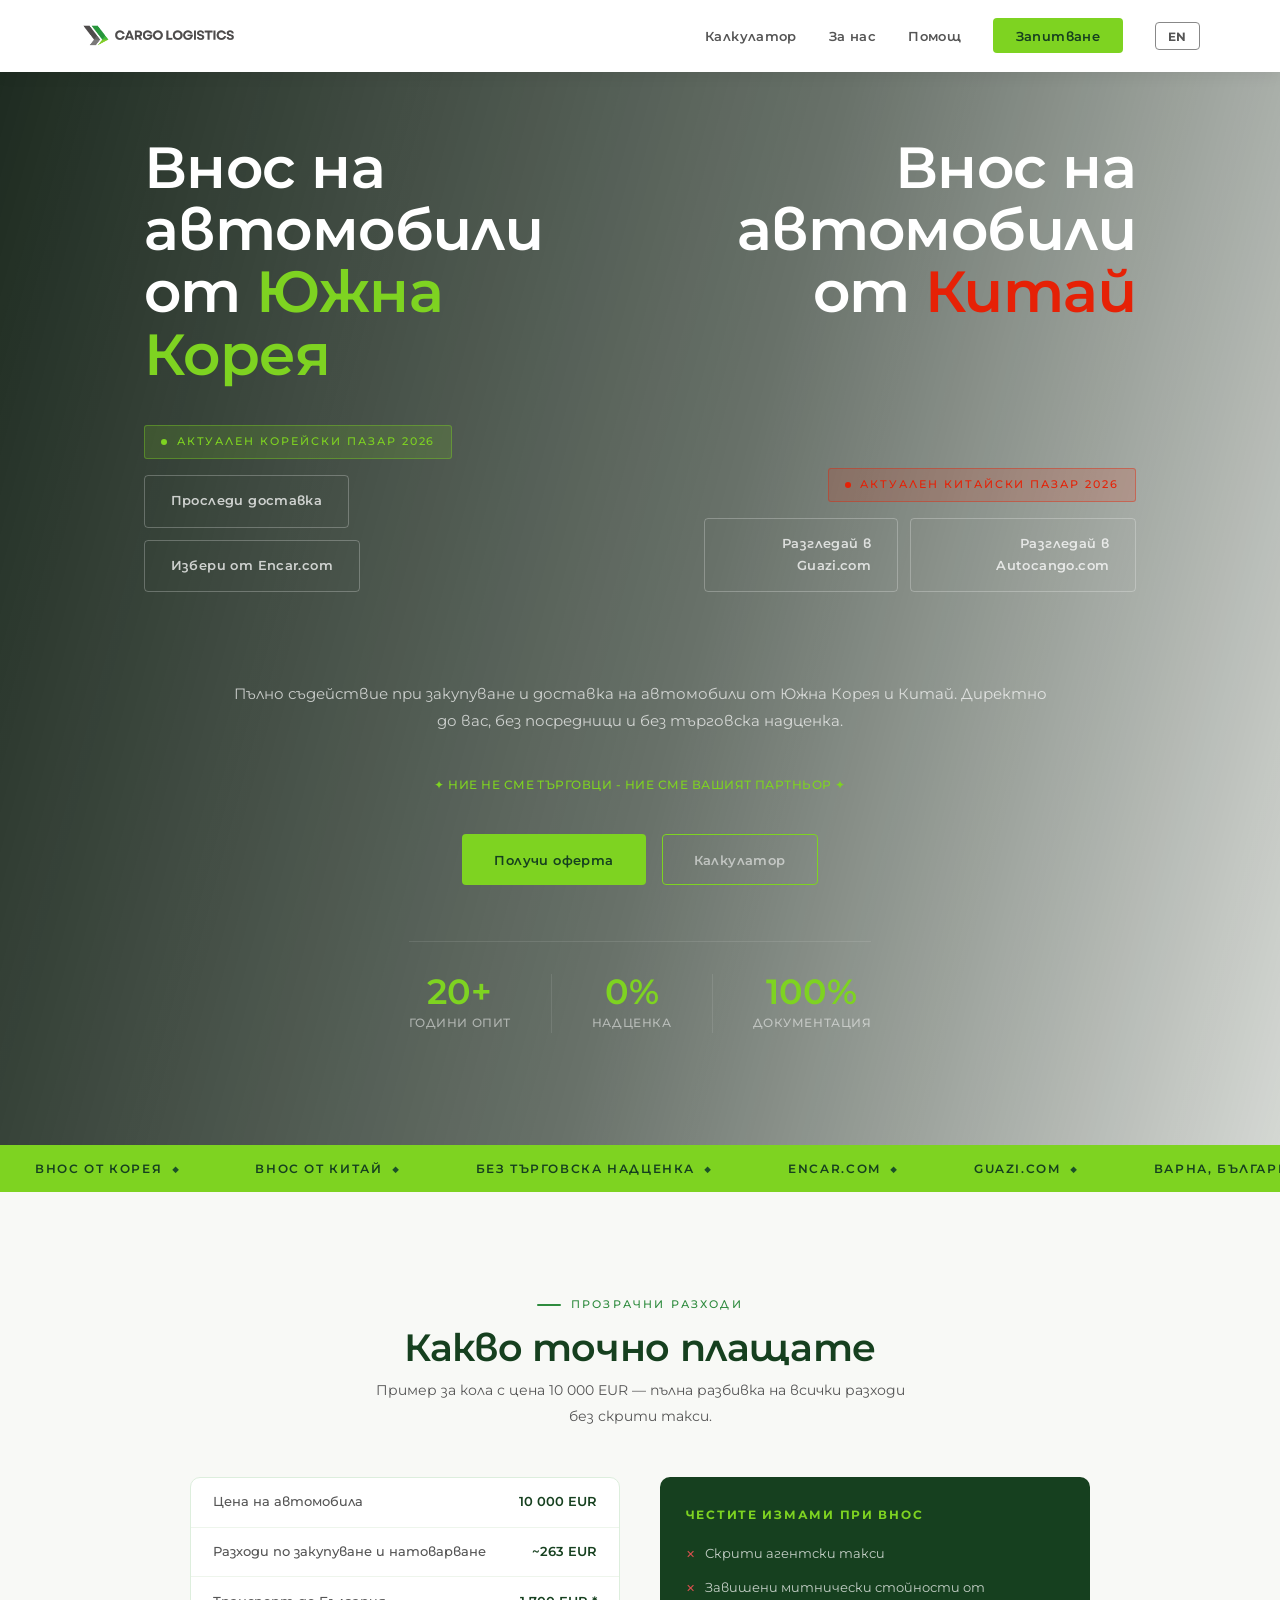
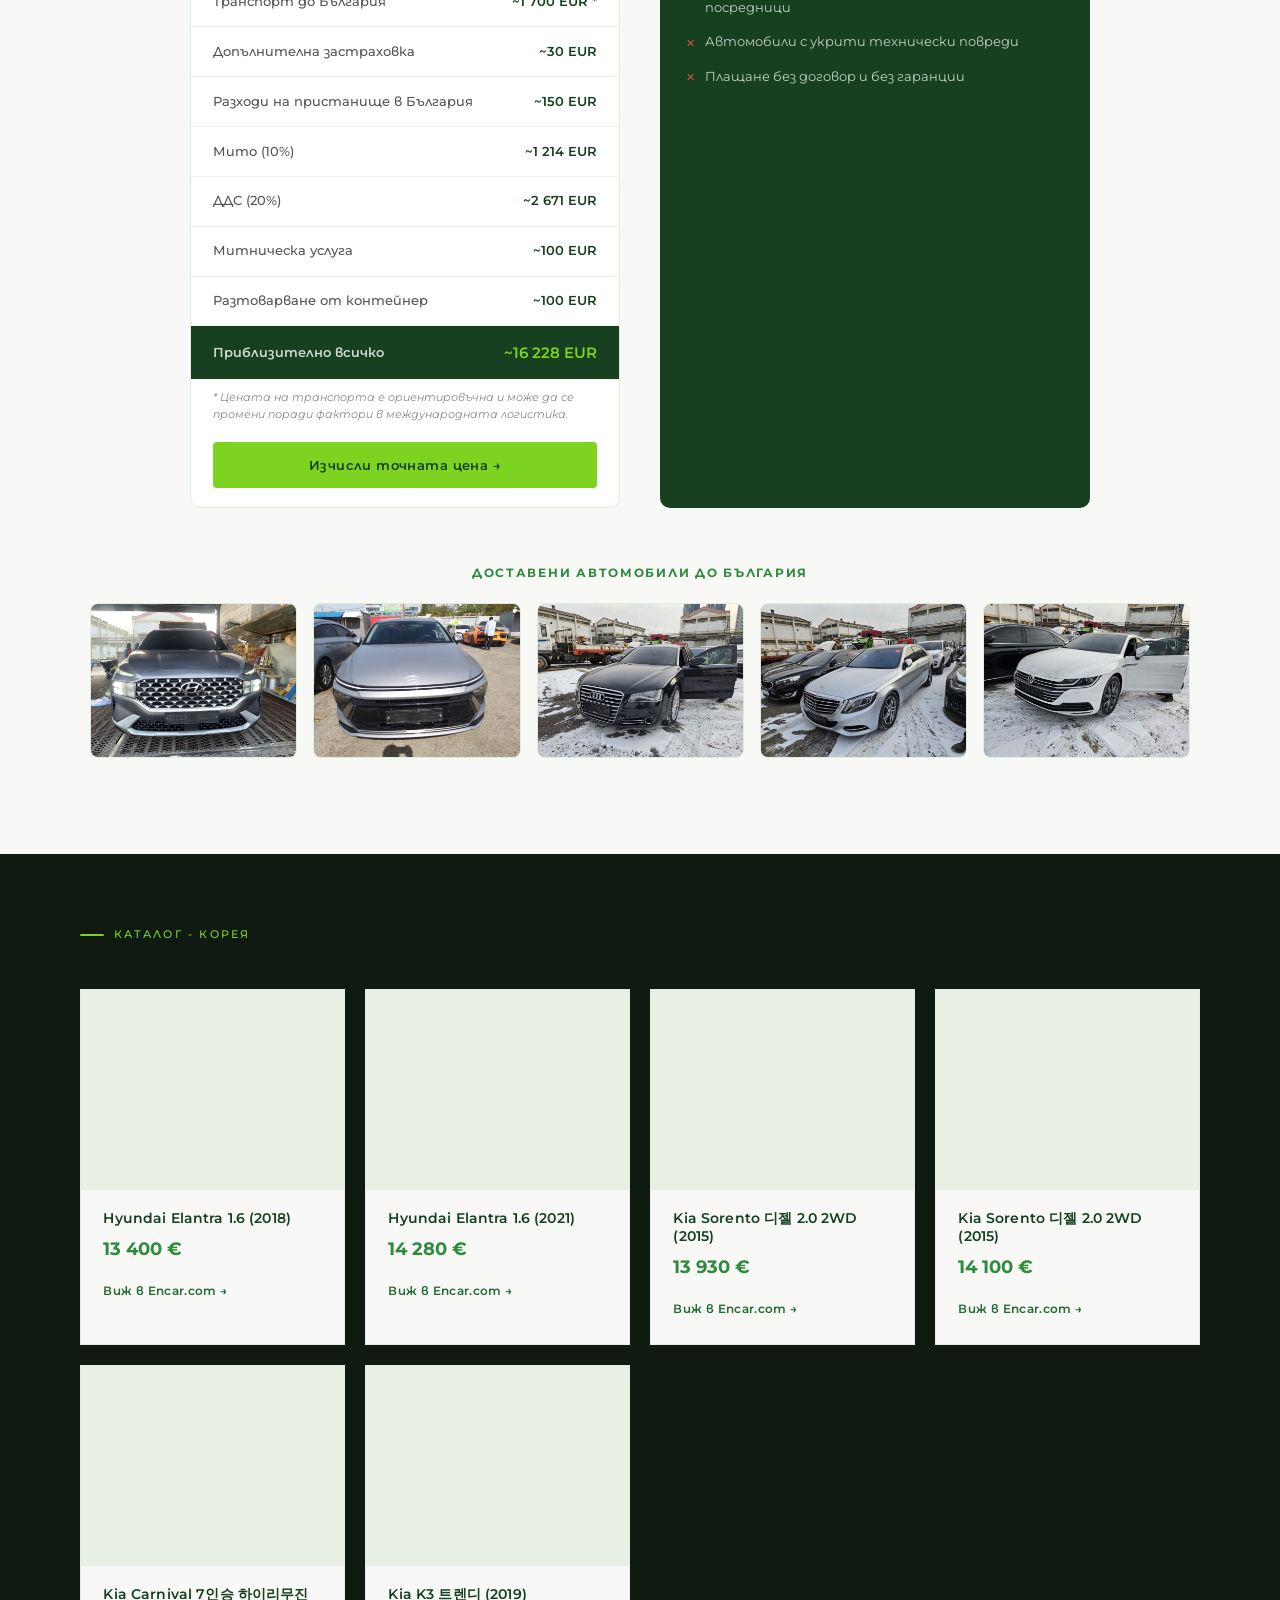
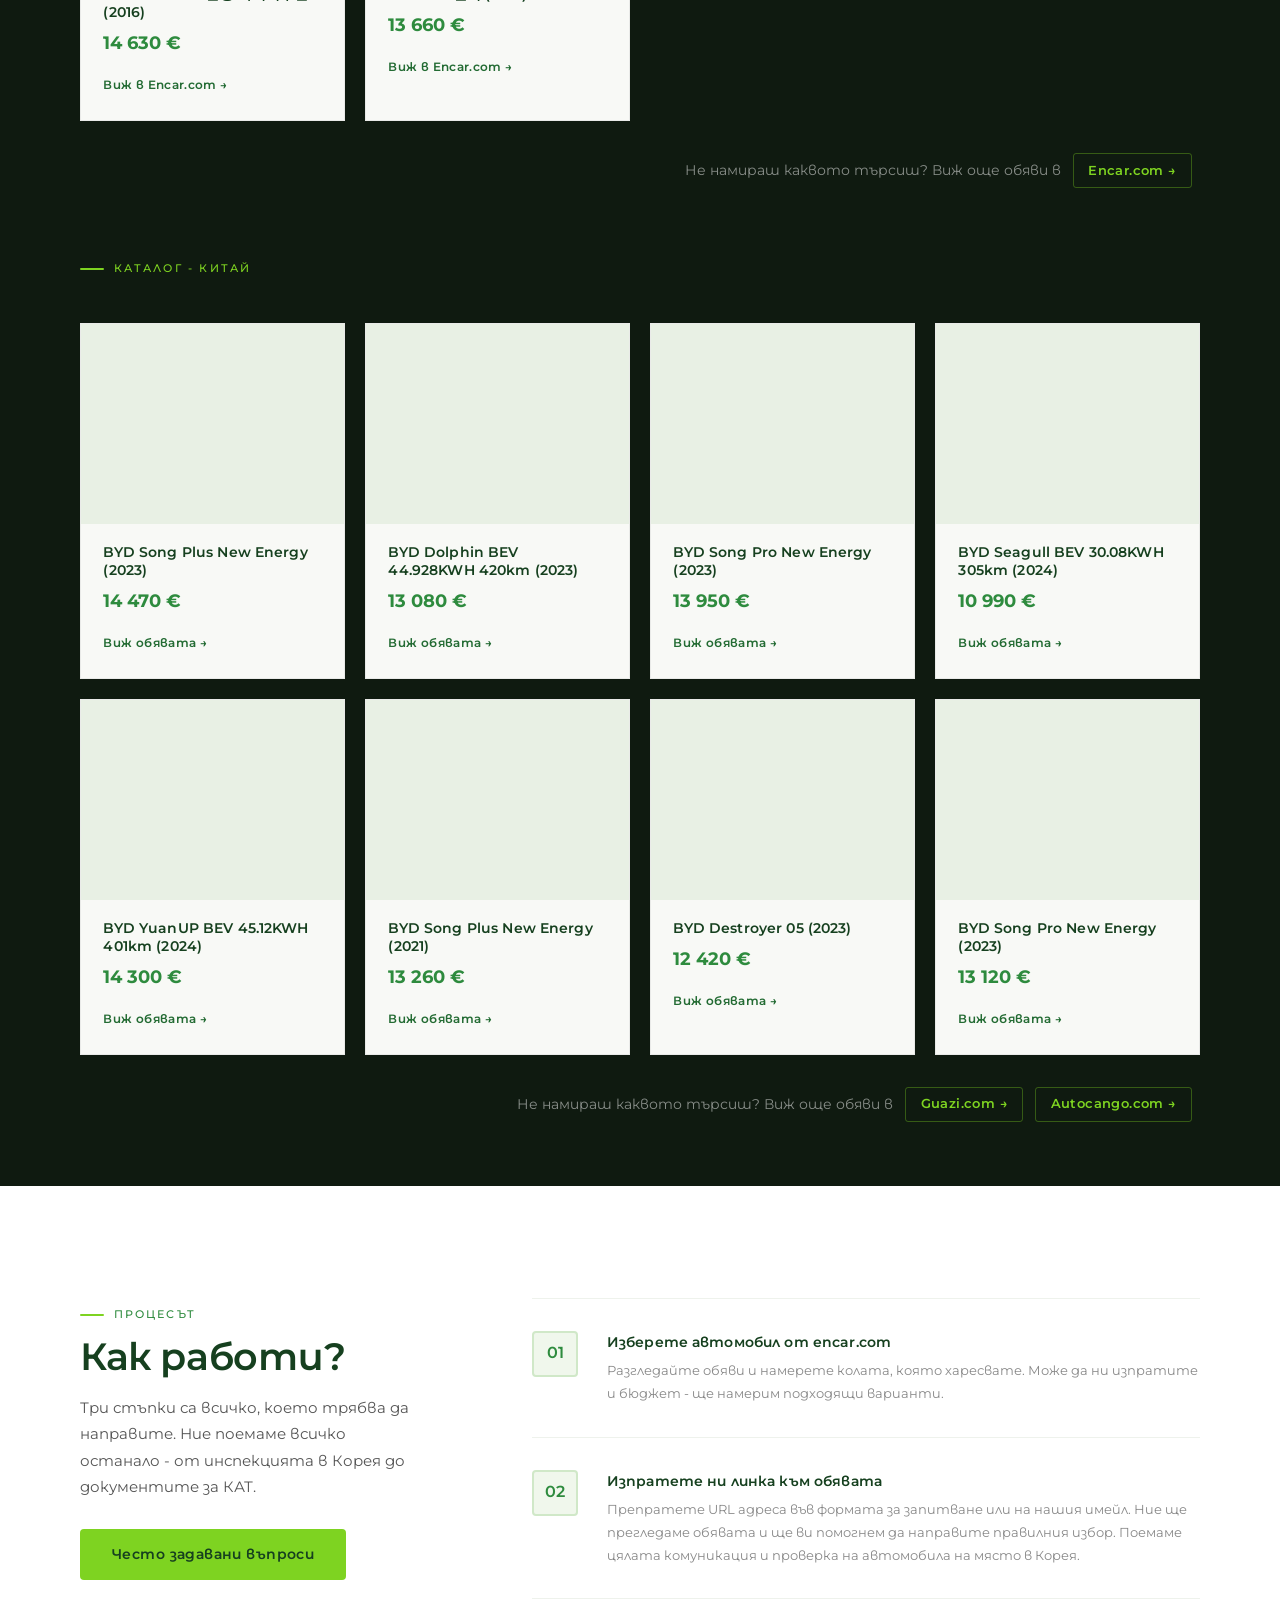
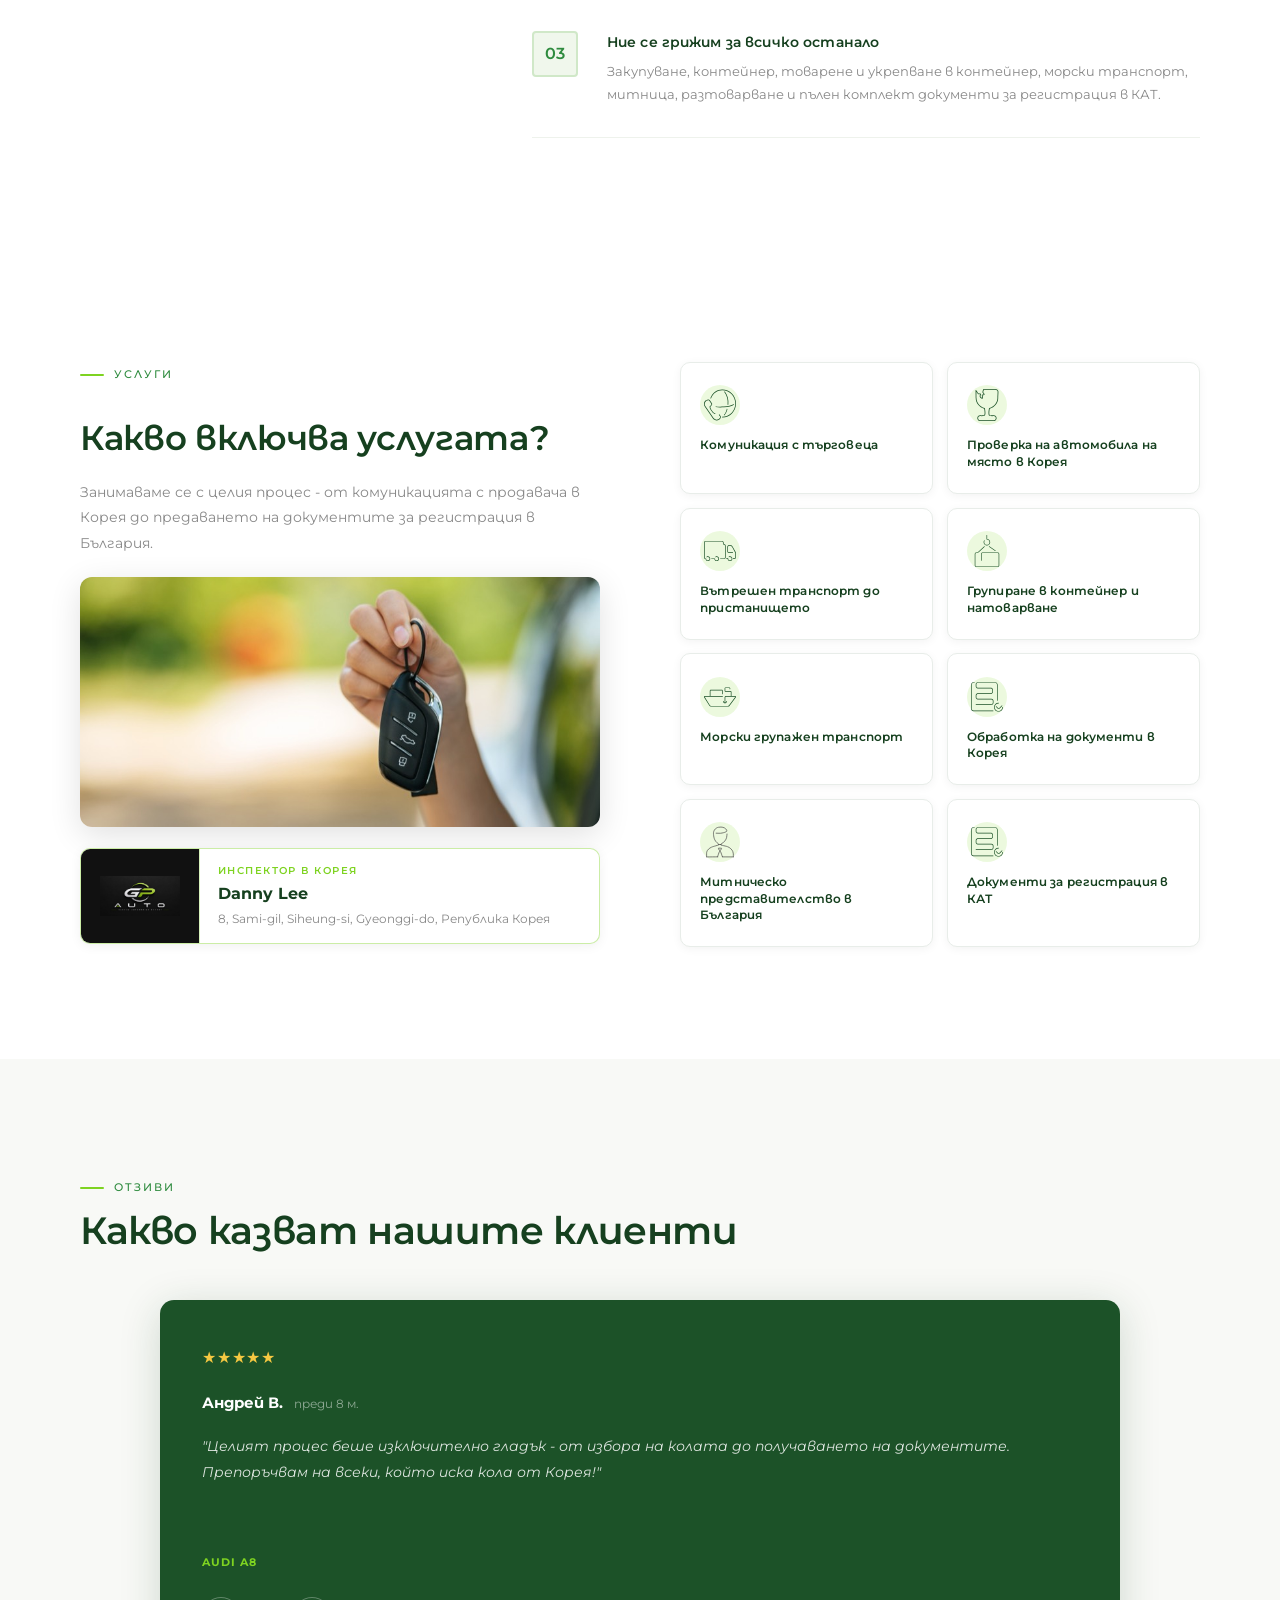
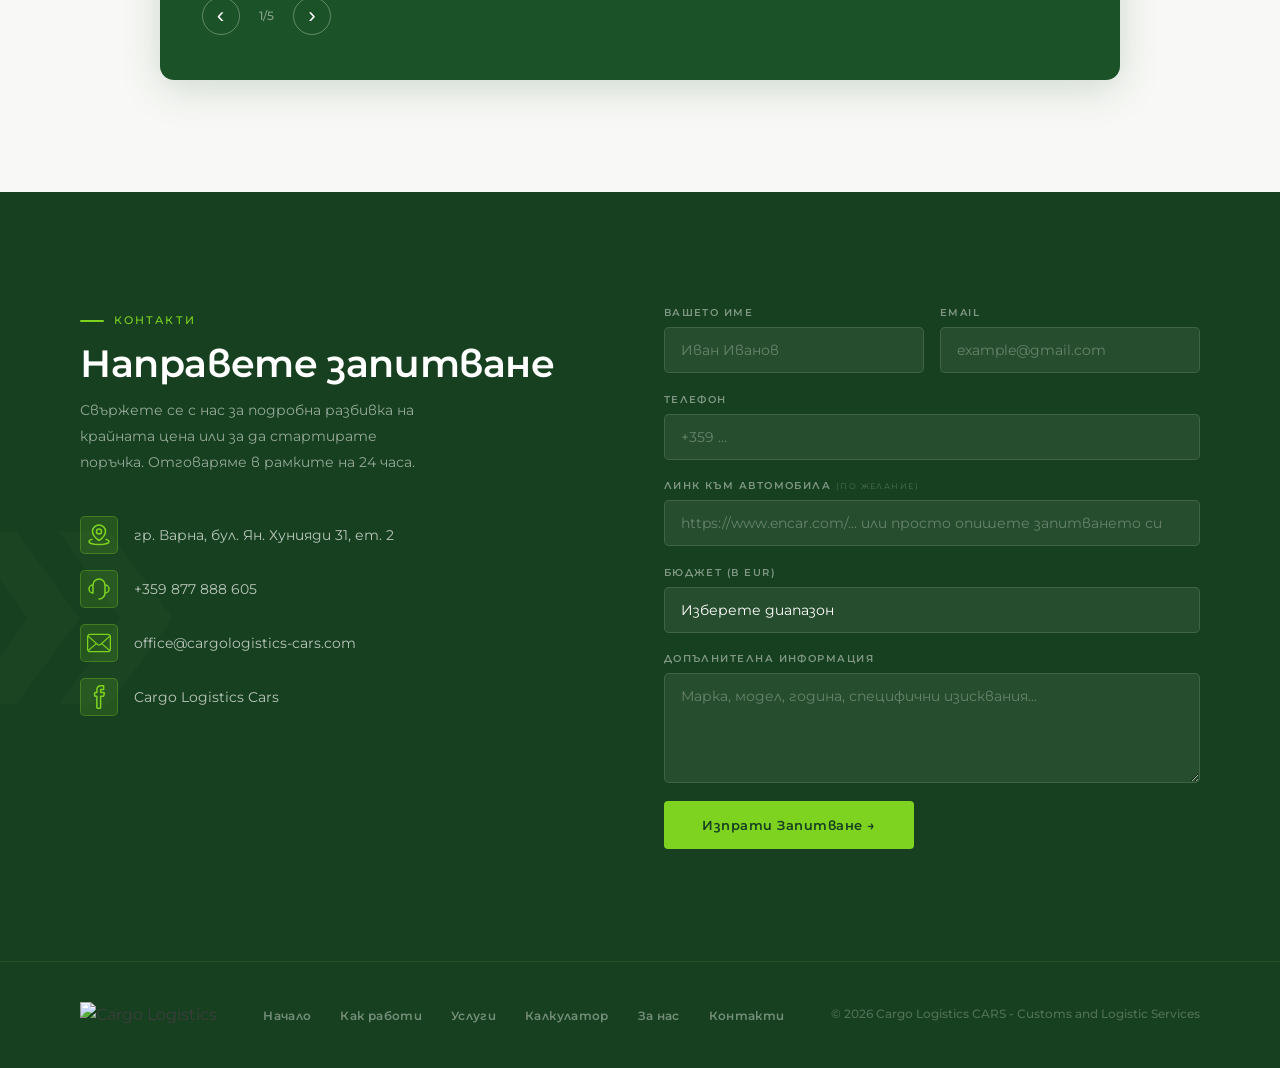
==== index.html @ 9fbfb5cb "Delivered photos: horizontal carousel showing 5, slides left every 3s Co-Authored-By: Claude Sonnet " ====
<!DOCTYPE html>
<html lang="bg">
<head>
<meta charset="UTF-8">
<meta property="og:image" content="https://cargologistics-cars.com/og-img.png">
<meta name="viewport" content="width=device-width, initial-scale=1.0">
<meta name="format-detection" content="telephone=no">
<meta name="description" content="Внасяме автомобили от Южна Корея директно до вас - без надценка, без посредници. Пълно митническо съдействие, документи за КАТ. Запитай безплатно.">
<title>Внос на автомобили от Корея | Cargo Logistics - Варна</title>
<link rel="icon" type="image/png" href="favicon.png">
<link rel="stylesheet" href="index.css">
<link rel="canonical" href="https://cargologistics-cars.com/">
<link href="https://fonts.googleapis.com/css2?family=Montserrat:ital,wght@0,300;0,400;0,500;0,600;0,700;0,800;0,900;1,400&display=swap" rel="stylesheet">

<!-- Open Graph (Facebook / WhatsApp previews) -->
<meta property="og:title" content="Внос на автомобили от Корея | Cargo Logistics">
<meta property="og:description" content="Внасяме автомобили от Южна Корея директно до вас - без надценка, без посредници. Пълно митническо съдействие и документи за КАТ.">
<meta property="og:url" content="https://cargologistics-cars.com/">
<meta property="og:type" content="website">
<meta property="og:locale" content="bg_BG">

<!-- Language -->
<meta http-equiv="content-language" content="bg">
<link rel="alternate" hreflang="bg" href="https://cargologistics-cars.com/">

<script type="application/ld+json">
  {
    "@context": "https://schema.org",
    "@type": ["LocalBusiness", "MovingCompany"],
    "@id": "https://cargologistics-cars.com/#business",
    "name": "Cargo Logistics CARS",
    "alternateName": "Cargo Logistics - Внос на автомобили от Корея",
    "description": "Утвърдена българска компания с над 23 години опит в митническото представителство, международната логистика и вноса на автомобили от Южна Корея.",
    "url": "https://cargologistics-cars.com",
    "telephone": "+359877888605",
    "email": "office@cargologistics-bg.com",
    "foundingDate": "2002",
    "address": {
      "@type": "PostalAddress",
      "streetAddress": "бул. Ян. Хунияди 31, ет. 2",
      "addressLocality": "Варна",
      "addressCountry": "BG",
      "postalCode": "9000"
    },
    "geo": {
      "@type": "GeoCoordinates",
      "latitude": 43.2141,
      "longitude": 27.9147
    },
    "areaServed": {
      "@type": "Country",
      "name": "Bulgaria"
    },
    "serviceArea": {
      "@type": "Country",
      "name": "Bulgaria"
    },
    "hasOfferCatalog": {
      "@type": "OfferCatalog",
      "name": "Услуги",
      "itemListElement": [
        {
          "@type": "Offer",
          "itemOffered": {
            "@type": "Service",
            "name": "Внос на автомобили от Южна Корея",
            "description": "Пълен процес по внос на автомобили от Южна Корея - от избора на автомобил в Encar.com до документите за регистрация в КАТ."
          }
        },
        {
          "@type": "Offer",
          "itemOffered": {
            "@type": "Service",
            "name": "Митническо представителство",
            "description": "Лицензирано митническо оформяне на автомобили и стоки в България."
          }
        },
        {
          "@type": "Offer",
          "itemOffered": {
            "@type": "Service",
            "name": "Морски групажен транспорт",
            "description": "Организация на контейнерни превози от Азия, Корея и САЩ до България."
          }
        }
      ]
    },
    "sameAs": ["https://www.facebook.com/cargologisticsbg/"]
  }
</script>

</head>

<body>

    <!-- NAV -->
    <nav>
      <a class="nav-logo" href="/"><img src="Logo-3.png" alt="Cargo Logistics"></a>
      <button class="nav-toggle" aria-label="Меню" data-i18n-aria="nav.menu"><span></span><span></span><span></span></button>
      <ul class="nav-links">
        <li><a href="/calculator" target="_blank" rel="noopener" data-i18n="nav.calculator">Калкулатор</a></li>
        <li><a href="/about" data-i18n="nav.about">За нас</a></li>
        <li><a href="/faq" data-i18n="nav.help">Помощ</a></li>
        <li><a href="#contact" class="nav-cta" data-i18n="nav.inquiry">Запитване</a></li>
      </ul>
    </nav>

    <main class="page-wrap">

    <!-- CONTACT (DOM-first so mobile shows it before hero) -->
    <section class="contact-section" id="contact">
      <div class="contact-info fade-up">
        <div class="section-tag" data-i18n="contact.tag">Контакти</div>
        <h2 data-i18n="contact.title">Направете запитване</h2>
        <p data-i18n="contact.desc">Свържете се с нас за подробна разбивка на крайната цена или за да стартирате поръчка. Отговаряме в рамките на 24 часа.</p>
        <div class="contact-items">
          <div class="contact-item"><div class="c-icon"><svg width="24px" height="24px" viewBox="0 0 24 24" fill="none" xmlns="http://www.w3.org/2000/svg"><rect fill="none" height="24" width="24" x="0" y="0"/><path d="M4.92893,16.3787 C3.11929,16.9216 2,17.6716 2,18.5 C2,20.15685 6.47715,21.5 12,21.5 C17.52285,21.5 22,20.15685 22,18.5 C22,17.6716 20.8807,16.9216 19.07105,16.3787" stroke="#7ed321" stroke-linecap="round" stroke-linejoin="round" stroke-width="1.5"/><path d="M12,17.5 C12,17.5 18.5,13.252 18.5,8.3409 C18.5,4.83892 15.58985,2 12,2 C8.41015,2 5.5,4.83892 5.5,8.3409 C5.5,13.252 12,17.5 12,17.5 Z" stroke="#7ed321" stroke-linejoin="round" stroke-width="1.5"/><path d="M12,11 C13.3807,11 14.5,9.8807 14.5,8.5 C14.5,7.1193 13.3807,6 12,6 C10.6193,6 9.5,7.1193 9.5,8.5 C9.5,9.8807 10.6193,11 12,11 Z" stroke="#7ed321" stroke-linejoin="round" stroke-width="1.5"/></svg></div>гр. Варна, бул. Ян. Хунияди 31, ет. 2</div>
          <div class="contact-item"><div class="c-icon"><svg width="24px" height="24px" viewBox="0 0 24 24" fill="none" xmlns="http://www.w3.org/2000/svg"><rect fill="none" height="24" width="24" x="0" y="0"/><path d="M18,16 C20.20915,16 22,14.20915 22,12 C22,9.79085 20.20915,8 18,8" stroke="#7ed321" stroke-linejoin="round" stroke-width="1.5"/><path d="M6,8 C3.79086,8 2,9.79085 2,12 C2,14.20915 3.79086,16 6,16" stroke="#7ed321" stroke-linejoin="round" stroke-width="1.5"/><path d="M6,16 L6,15.75 L6,14.5 L6,12 L6,8 C6,4.68629 8.6863,2 12,2 C15.3137,2 18,4.68629 18,8 L18,16 C18,19.3137 15.3137,22 12,22" stroke="#7ed321" stroke-linecap="round" stroke-linejoin="round" stroke-width="1.5"/></svg></div>+359 877 888 605</div>
          <div class="contact-item"><div class="c-icon"><svg width="24px" height="24px" viewBox="0 0 512 512" fill="none" xmlns="http://www.w3.org/2000/svg"><path fill="#7ed321" d="M510.746,110.361c-2.128-10.754-6.926-20.918-13.926-29.463c-1.422-1.794-2.909-3.39-4.535-5.009c-12.454-12.52-29.778-19.701-47.531-19.701H67.244c-17.951,0-34.834,7-47.539,19.708c-1.608,1.604-3.099,3.216-4.575,5.067c-6.97,8.509-11.747,18.659-13.824,29.428C0.438,114.62,0,119.002,0,123.435v265.137c0,9.224,1.874,18.206,5.589,26.745c3.215,7.583,8.093,14.772,14.112,20.788c1.516,1.509,3.022,2.901,4.63,4.258c12.034,9.966,27.272,15.45,42.913,15.45h377.51c15.742,0,30.965-5.505,42.967-15.56c1.604-1.298,3.091-2.661,4.578-4.148c5.818-5.812,10.442-12.49,13.766-19.854l0.438-1.05c3.646-8.377,5.497-17.33,5.497-26.628V123.435C512,119.06,511.578,114.649,510.746,110.361z M34.823,99.104c0.951-1.392,2.165-2.821,3.714-4.382c7.689-7.685,17.886-11.914,28.706-11.914h377.51c10.915,0,21.115,4.236,28.719,11.929c1.313,1.327,2.567,2.8,3.661,4.272l2.887,3.88l-201.5,175.616c-6.212,5.446-14.21,8.443-22.523,8.443c-8.231,0-16.222-2.99-22.508-8.436L32.19,102.939L34.823,99.104z M26.755,390.913c-0.109-0.722-0.134-1.524-0.134-2.341V128.925l156.37,136.411L28.199,400.297L26.755,390.913z M464.899,423.84c-6.052,3.492-13.022,5.344-20.145,5.344H67.244c-7.127,0-14.094-1.852-20.142-5.344l-6.328-3.668l159.936-139.379l17.528,15.246c10.514,9.128,23.922,14.16,37.761,14.16c13.89,0,27.32-5.032,37.827-14.16l17.521-15.253L471.228,420.18L464.899,423.84z M485.372,388.572c0,0.803-0.015,1.597-0.116,2.304l-1.386,9.472L329.012,265.409l156.36-136.418V388.572z"/></svg></div>office@cargologistics-cars.com</div>
          <div class="contact-item"><a href="https://www.facebook.com/cargologisticsbg/" target="_blank" rel="noopener" class="contact-fb-link"><div class="c-icon"><svg fill="#7ed321" xmlns="http://www.w3.org/2000/svg" width="14.906" height="24" viewBox="0 0 14.906 32"><path d="M14.874,11.167 L14.262,14.207 C14.062,15.208 13.100,15.992 12.072,15.992 L10.000,15.992 L10.000,30.000 C10.000,31.104 9.159,32.000 8.049,32.000 L5.030,32.000 C3.920,32.000 3.017,31.102 3.017,29.999 L3.017,15.992 L2.011,15.992 C0.901,15.992 -0.002,15.095 -0.002,13.991 L-0.002,10.990 C-0.002,9.887 0.901,8.989 2.011,8.989 L3.017,8.989 L3.017,6.003 C3.017,2.716 5.693,0.041 8.994,0.013 C9.015,0.012 9.033,0.001 9.055,0.001 L13.081,0.001 C13.636,0.001 14.000,0.448 14.000,1.000 L14.000,6.000 C14.000,6.553 13.636,7.004 13.081,7.004 L10.061,7.004 L10.060,8.989 L13.079,8.989 C13.645,8.989 14.167,9.228 14.509,9.644 C14.852,10.059 14.985,10.615 14.874,11.167 ZM9.092,10.990 C9.078,10.991 9.067,10.998 9.053,10.998 L9.053,10.998 C8.497,10.997 8.046,10.549 8.047,9.997 L8.047,9.990 C8.047,9.990 8.047,9.990 8.047,9.990 C8.047,9.990 8.047,9.990 8.047,9.990 L8.049,6.003 C8.049,5.450 8.499,5.003 9.055,5.003 L12.074,5.003 L12.074,2.002 L9.094,2.002 C9.077,2.002 9.063,2.011 9.045,2.011 C6.831,2.011 5.030,3.802 5.030,6.003 L5.030,10.005 C5.030,10.558 4.579,11.006 4.023,11.006 C3.996,11.006 3.973,10.992 3.946,10.990 L2.011,10.990 L2.011,13.991 L4.023,13.991 C4.579,13.991 5.030,14.439 5.030,14.992 C5.030,15.044 5.008,15.088 5.000,15.138 L5.000,30.000 L8.049,29.999 L8.049,15.002 C8.049,14.998 8.047,14.995 8.047,14.992 C8.047,14.439 8.497,13.991 9.053,13.991 L12.072,13.991 C12.145,13.991 12.275,13.886 12.288,13.816 L12.857,10.990 L9.092,10.990 Z"/></svg></div>Cargo Logistics Cars</a></div>
        </div>
      </div>
      <form class="contact-form fade-up" style="transition-delay:0.14s" id="contact-form">
        <div class="form-row">
          <div class="fg"><label data-i18n="form.name.label">Вашето Име</label><input type="text" name="name" data-i18n-ph="form.name.ph" placeholder="Иван Иванов" required></div>
          <div class="fg"><label data-i18n="form.email.label">Email</label><input type="email" name="_replyto" placeholder="example@gmail.com" required></div>
        </div>
        <div class="fg"><label data-i18n="form.phone.label">Телефон</label><input type="tel" name="phone" data-i18n-ph="form.phone.ph" placeholder="+359 ..."></div>
        <div class="fg"><label><span data-i18n="form.link.label">Линк към автомобила</span> <span class="label-opt" data-i18n="form.link.opt">(по желание)</span></label><input type="text" name="car_link" data-i18n-ph="form.link.ph" placeholder="https://www.encar.com/... или просто опишете запитването си"></div>
        <div class="fg">
          <label data-i18n="form.budget.label">Бюджет (в EUR)</label>
          <select name="budget">
            <option value="" data-i18n="form.budget.opt0">Изберете диапазон</option>
            <option data-i18n="form.budget.opt1">До 5 000 EUR</option>
            <option data-i18n="form.budget.opt2">5 000 - 10 000 EUR</option>
            <option data-i18n="form.budget.opt3">10 000 - 20 000 EUR</option>
            <option data-i18n="form.budget.opt4">Над 20 000 EUR</option>
            <option data-i18n="form.budget.opt5">Само транспорт (вече купена кола)</option>
          </select>
        </div>
        <div class="fg"><label data-i18n="form.msg.label">Допълнителна информация</label><textarea name="message" data-i18n-ph="form.msg.ph" placeholder="Марка, модел, година, специфични изисквания..."></textarea></div>
        <button type="submit" class="form-submit" id="form-btn" data-i18n="form.submit">Изпрати Запитване →</button>
        <div class="form-error" id="form-error" data-i18n="form.error">Нещо се обърка. Моля, опитайте отново или ни пишете на office@cargologistics-bg.com</div>
      </form>
      <div class="form-success" id="form-success">
        <div class="form-success-icon">✓</div>
        <h3 data-i18n="form.success.title">Запитването е изпратено!</h3>
        <p data-i18n="form.success.msg">Благодарим ви! Ще се свържем с вас в рамките на 24 часа.</p>
      </div>
    </section>

    <!-- HERO -->
    <section class="hero" id="start">
      <div class="hero-bg"></div>

      <div class="hero-columns">
        <!-- Korea column -->
        <div class="hero-left">
          <h1 data-i18n-html="hero.korea.title">Внос на автомобили<br>от <em>Южна Корея</em></h1>
          <div class="hero-sub">
            <div class="hero-eyebrow" data-i18n="hero.korea.eyebrow">Актуален корейски пазар 2026</div>
            <div class="hero-links">
              <a href="https://www.maersk.com/tracking/" target="_blank" class="btn-ghost-white" data-i18n="hero.korea.track">Проследи доставка</a>
              <a href="https://www.encar.com/index.do" target="_blank" class="btn-ghost-white" data-i18n="hero.korea.encar">Избери от Encar.com</a>
            </div>
          </div>
        </div>

        <!-- Divider -->
        <div class="hero-divider"></div>

        <!-- China column -->
        <div class="hero-right">
          <h1 data-i18n-html="hero.china.title">Внос на автомобили<br>от <em>Китай</em></h1>
          <div class="hero-sub">
            <div class="hero-eyebrow" data-i18n="hero.china.eyebrow">Актуален китайски пазар 2026</div>
            <div class="hero-links">
              <a href="https://en.guazi.com" target="_blank" class="btn-ghost-white" data-i18n="hero.china.guazi">Разгледай в Guazi.com</a>
              <a href="https://www.autocango.com" target="_blank" class="btn-ghost-white" data-i18n="hero.china.autocango">Разгледай в Autocango.com</a>
            </div>
          </div>
        </div>
      </div>

      <!-- Shared content -->
      <div class="hero-shared">
        <p class="hero-desc" data-i18n="hero.desc">Пълно съдействие при закупуване и доставка на автомобили от Южна Корея и Китай. Директно до вас, без посредници и без търговска&nbsp;надценка.</p>
        <p class="hero-promise" data-i18n="hero.promise">✦ Ние не сме търговци - ние сме вашият партньор ✦</p>
        <div class="hero-actions">
          <a href="#contact" class="btn-lime" data-i18n="hero.cta">Получи оферта</a>
          <a href="/calculator" class="btn-lime-outline" data-i18n="hero.calculator">Калкулатор</a>
        </div>
        <div class="hero-stats">
          <div class="stat-item"><span class="stat-num">20+</span><span class="stat-label" data-i18n="stat.years">Години опит</span></div>
          <div class="stat-item"><span class="stat-num">0%</span><span class="stat-label" data-i18n="stat.markup">Надценка</span></div>
          <div class="stat-item"><span class="stat-num">100%</span><span class="stat-label" data-i18n="stat.docs">Документация</span></div>
        </div>
      </div>
    </section>

    <!-- TICKER -->
    <div class="ticker-wrap">
      <div class="ticker-inner">
        <span class="ticker-item">Внос от Корея <span class="ticker-sep">◆</span></span>
        <span class="ticker-item">Внос от Китай <span class="ticker-sep">◆</span></span>
        <span class="ticker-item">Без търговска надценка <span class="ticker-sep">◆</span></span>
        <span class="ticker-item">Encar.com <span class="ticker-sep">◆</span></span>
        <span class="ticker-item">Guazi.com <span class="ticker-sep">◆</span></span>
        <span class="ticker-item">Варна, България <span class="ticker-sep">◆</span></span>
        <span class="ticker-item">Митнически представител <span class="ticker-sep">◆</span></span>
        <span class="ticker-item">20+ Години опит <span class="ticker-sep">◆</span></span>
        <span class="ticker-item">Внос от Корея <span class="ticker-sep">◆</span></span>
        <span class="ticker-item">Внос от Китай <span class="ticker-sep">◆</span></span>
        <span class="ticker-item">Без търговска надценка <span class="ticker-sep">◆</span></span>
        <span class="ticker-item">Encar.com <span class="ticker-sep">◆</span></span>
        <span class="ticker-item">Guazi.com <span class="ticker-sep">◆</span></span>
        <span class="ticker-item">Варна, България <span class="ticker-sep">◆</span></span>
        <span class="ticker-item">Митнически представител <span class="ticker-sep">◆</span></span>
        <span class="ticker-item">20+ Години опит <span class="ticker-sep">◆</span></span>
      </div>
    </div>

    <!-- COST TRANSPARENCY -->
    <section class="costs-section" id="costs">
      <div class="section-tag fade-up" data-i18n="costs.tag">Прозрачни разходи</div>
      <h2 class="fade-up" data-i18n="costs.title">Какво точно плащате</h2>
      <p class="costs-lead fade-up" data-i18n="costs.lead">Пример за кола с цена 10 000 EUR — пълна разбивка на всички разходи без скрити такси.</p>

      <div class="costs-layout fade-up">
        <div class="costs-breakdown">
          <div class="cost-row"><span class="cost-name" data-i18n="costs.row.car">Цена на автомобила</span><span class="cost-val">10 000 EUR</span></div>
          <div class="cost-row"><span class="cost-name" data-i18n="costs.row.loading">Разходи по закупуване и натоварване</span><span class="cost-val">~263 EUR</span></div>
          <div class="cost-row"><span class="cost-name" data-i18n="costs.row.freight">Транспорт до България</span><span class="cost-val">~1 700 EUR *</span></div>
          <div class="cost-row"><span class="cost-name" data-i18n="costs.row.insurance">Допълнителна застраховка</span><span class="cost-val">~30 EUR</span></div>
          <div class="cost-row"><span class="cost-name" data-i18n="costs.row.port">Разходи на пристанище в България</span><span class="cost-val">~150 EUR</span></div>
          <div class="cost-row"><span class="cost-name" data-i18n="costs.row.duty">Мито (10%)</span><span class="cost-val">~1 214 EUR</span></div>
          <div class="cost-row"><span class="cost-name" data-i18n="costs.row.vat">ДДС (20%)</span><span class="cost-val">~2 671 EUR</span></div>
          <div class="cost-row"><span class="cost-name" data-i18n="costs.row.customs">Митническа услуга</span><span class="cost-val">~100 EUR</span></div>
          <div class="cost-row"><span class="cost-name" data-i18n="costs.row.unload">Разтоварване от контейнер</span><span class="cost-val">~100 EUR</span></div>
          <div class="cost-row cost-row--total"><span class="cost-name" data-i18n="costs.row.total">Приблизително всичко</span><span class="cost-val">~16 228 EUR</span></div>
          <p class="costs-freight-note" data-i18n="costs.freight.note">* Цената на транспорта е ориентировъчна и може да се промени поради фактори в международната логистика.</p>
          <a href="/calculator" target="_blank" rel="noopener" class="btn-lime costs-calc-btn" data-i18n="costs.calc.btn">Изчисли точната цена →</a>
        </div>

        <div class="costs-traps">
          <div class="trap-title" data-i18n="costs.traps.title">Честите измами при внос</div>
          <ul class="trap-list">
            <li data-i18n="costs.trap.1">Скрити агентски такси</li>
            <li data-i18n="costs.trap.2">Завишени митнически стойности от посредници</li>
            <li data-i18n="costs.trap.3">Автомобили с укрити технически повреди</li>
            <li data-i18n="costs.trap.4">Плащане без договор и без гаранции</li>
          </ul>
        </div>
      </div>

      <div class="delivered-photos fade-up">
        <div class="delivered-title" data-i18n="costs.delivered.title">Доставени автомобили до България</div>
        <div class="delivered-carousel-wrap">
          <div class="delivered-track" id="delivered-track">
            <div class="delivered-photo" style="background-image:url('delivered1.jpg')"></div>
            <div class="delivered-photo" style="background-image:url('delivered2.jpg')"></div>
            <div class="delivered-photo" style="background-image:url('delivered3.jpg')"></div>
            <div class="delivered-photo" style="background-image:url('review-car-1.jpg')"></div>
            <div class="delivered-photo" style="background-image:url('review-car-2.jpg')"></div>
            <div class="delivered-photo" style="background-image:url('review-car-3.jpg')"></div>
            <div class="delivered-photo" style="background-image:url('review-car-4.jpg')"></div>
            <div class="delivered-photo" style="background-image:url('review-car-5.jpg')"></div>
          </div>
        </div>
      </div>
    </section>

    <!-- CAR LISTINGS -->
    <section class="cars-section" id="cars">
      <div class="section-tag fade-up" data-i18n="cars.tag.korea">Каталог - Корея</div>
      <div class="cars-grid" id="cars-grid">
        <!-- Populated by JS from cars.json -->
      </div>
      <div class="listing-cta fade-up">
        <span data-i18n="cars.notfound">Не намираш каквото търсиш? Виж още обяви в</span>
        <a href="https://www.encar.com" target="_blank" rel="noopener" class="listing-cta-btn">Encar.com →</a>
      </div>
    </section>

    <!-- CHINA CAR LISTINGS -->
    <section class="cars-section china-cars-section" id="china-cars">
      <div class="section-tag fade-up" data-i18n="cars.tag.china">Каталог - Китай</div>
      <div class="cars-grid" id="china-cars-grid">
        <!-- Populated by JS from china-cars.json -->
      </div>
      <div class="listing-cta fade-up">
        <span data-i18n="cars.notfound">Не намираш каквото търсиш? Виж още обяви в</span>
        <a href="https://en.guazi.com" target="_blank" rel="noopener" class="listing-cta-btn">Guazi.com →</a>
        <a href="https://www.autocango.com" target="_blank" rel="noopener" class="listing-cta-btn">Autocango.com →</a>
      </div>
    </section>

    <!-- HOW IT WORKS -->
    <section class="how-section" id="how">
      <div class="how-layout">
        <div class="how-intro fade-up">
          <div class="section-tag" data-i18n="how.tag">Процесът</div>
          <h2 data-i18n="how.title">Как работи?</h2>
          <p data-i18n="how.desc">Три стъпки са всичко, което трябва да направите. Ние поемаме всичко останало - от инспекцията в Корея до документите за КАТ.</p>
          <a href="/faq" class="how-cta-btn" data-i18n="how.cta">Често задавани въпроси</a>
        </div>
        <div class="steps fade-up" style="transition-delay:0.12s">
          <div class="step">
            <div class="step-num">01</div>
            <div class="step-body">
              <h3 data-i18n="how.s1.title">Изберете автомобил от encar.com</h3>
              <p data-i18n="how.s1.desc">Разгледайте обяви и намерете колата, която харесвате. Може да ни изпратите и бюджет - ще намерим подходящи варианти.</p>
            </div>
          </div>
          <div class="step">
            <div class="step-num">02</div>
            <div class="step-body">
              <h3 data-i18n="how.s2.title">Изпратете ни линка към обявата</h3>
              <p data-i18n="how.s2.desc">Препратете URL адреса във формата за запитване или ни изпратете email. Ако не сте сигурни за модела на автомобила може да се свържете с нас по телефон, имейл или да ни пишете във фейсбук, за да прегледаме обявта. Поемаме цялата комуникация и проверка на автомобила на място в Корея.</p>
            </div>
          </div>
          <div class="step">
            <div class="step-num">03</div>
            <div class="step-body">
              <h3 data-i18n="how.s3.title">Ние се грижим за всичко останало</h3>
              <p data-i18n="how.s3.desc">Закупуване, контейнер, товарене и укрепване в контейнер, морски транспорт, митница, разтоварване и пълен комплект документи за регистрация в КАТ.</p>
            </div>
          </div>
        </div>
      </div>
    </section>

    <!-- SERVICES + PARTNER (merged) -->
    <section class="services-section" id="services">
      <div class="svcp-layout">
        <!-- LEFT: 8 service cards -->
        <div class="svcp-cards">
        <div class="service-card fade-up"><div class="service-icon" data-svc="1"><svg fill="#ffffff" width="32px" height="32px" viewBox="0 0 384.432 384.432" xmlns="http://www.w3.org/2000/svg"><path d="M273.065,241.92c-8.79,33.545-20.984,52.729-32.852,68.461c-1.453,1.93-1.068,4.67,0.856,6.121 c0.789,0.598,1.712,0.885,2.63,0.885c1.325,0,2.635-0.602,3.493-1.74c12.408-16.449,25.153-36.498,34.328-71.51 c0.612-2.336-0.783-4.725-3.119-5.336C276.064,238.189,273.677,239.584,273.065,241.92z"/><path d="M287.515,191.084c0.146,0.015,0.289,0.021,0.433,0.021c2.222,0,4.123-1.688,4.345-3.945 c5.685-57.965-8.739-112.149-41.709-156.692c-1.434-1.941-4.174-2.35-6.114-0.913c-1.939,1.436-2.351,4.174-0.913,6.113 c31.66,42.775,45.503,94.865,40.035,150.64C283.356,188.71,285.113,190.85,287.515,191.084z"/><path d="M218.792,7.391c-62.711,0-118.204,39.923-141.374,101.707c-0.846,2.261,0.297,4.781,2.558,5.629 c2.259,0.846,4.781-0.297,5.629-2.558c21.878-58.339,74.157-96.035,133.187-96.035c86.514,0,156.897,70.385,156.897,156.901 c0,88.249-69.352,160.047-154.597,160.047c-2.415,0-4.371,1.955-4.371,4.371c0,2.414,1.956,4.371,4.371,4.371 c90.065,0,163.34-75.719,163.34-168.79C384.433,81.698,310.128,7.391,218.792,7.391z"/><path d="M144.329,209.08c-2.373-0.438-4.648,1.143-5.082,3.52c-0.432,2.375,1.144,4.65,3.52,5.08 c13.515,2.457,32.553,3.293,52.158,3.293c15.746,0,31.858-0.539,45.764-1.205c50.128-2.398,95.416-13.59,118.192-29.212 c1.992-1.366,2.499-4.087,1.132-6.078c-1.366-1.991-4.09-2.497-6.076-1.131c-21.513,14.753-65.066,25.365-113.664,27.689 C196.153,213.146,162.979,212.471,144.329,209.08z"/><path d="M186.717,306.348c-1.362-1.996-4.08-2.51-6.078-1.148c-1.993,1.359-2.507,4.08-1.145,6.076l13.618,19.967 c3.946,5.789-1.507,18.961-15.653,28.609c-0.518,0.352-1.041,0.68-1.563,1.006l-4.246,2.66 c-19.631,10.428-45.363,3.393-59.228-16.938L17.567,207.508c-13.875-20.343-11.016-46.89,5.888-61.354l4.109-3.034 c0.451-0.337,0.904-0.675,1.404-1.009c14.135-9.644,28.386-9.916,32.338-4.126l26.332,38.61c1.939,2.844,1.661,7.344-0.766,12.351 c-2.841,5.87-8.129,11.639-14.884,16.247c-15.01,10.244,11.953,51.994,15.146,56.828c3.261,4.631,32.309,44.973,47.308,34.744 c1.995-1.359,2.511-4.078,1.151-6.074c-1.362-2-4.083-2.512-6.075-1.152c-3.677,2.498-21.002-12.318-35.16-32.445 c-13.637-20.635-21.112-42.174-17.444-44.68c7.993-5.451,14.328-12.432,17.825-19.658c3.887-8.018,3.927-15.509,0.117-21.088 l-26.33-38.609c-7.193-10.545-25.683-10.15-42.689,0.644l-0.024-0.037l-3.758,2.565C-1.91,152.58-7.165,186.764,10.342,212.432 l94.855,139.074c11.255,16.504,29.22,25.535,46.987,25.535c9.871,0,19.675-2.787,28.232-8.625l4.071-2.775l-0.037-0.041 c16.046-11.896,23.022-28.811,15.882-39.287L186.717,306.348z"/></svg></div><h3 data-i18n="svc.1">Комуникация с търговеца</h3></div>
          <div class="service-card fade-up" style="transition-delay:0.05s"><div class="service-icon"><svg fill="#ffffff" width="32px" height="32px" viewBox="0 0 360.613 360.613" xmlns="http://www.w3.org/2000/svg"><path d="M278.886,178.881c18.078-22.445,28.032-50.712,28.029-79.438c0.096-2.597,2.316-63.676,2.316-67.287 c0-17.732-16.914-32.154-37.702-32.154H143.28c0,0-2.859-0.18-4.089,2.586c-0.388,0.869-9.535,21.438-10.091,33.878 c-0.164,3.651,2.745,7.022,8.334,13.156c2.271,2.492,6.331,6.953,7.271,9.03c-1.046,1.303-3.795,1.854-7.675,2.492 c-4.254,0.699-9.071,1.495-12.039,4.917c-4.751,4.948-2.571,13.271-0.465,21.327c1.144,4.386,2.878,11.007,1.752,12.845 c-0.035,0.054-0.133,0.219-0.736,0.352c-1.409,0.293-4.548-0.808-8.456-3.96c-6.328-5.099-11.675-13.074-11.675-17.413 l-0.018-0.397c-0.122-1.358,1.841-4.099,3.422-6.3c3.139-4.377,7.435-10.369,4.174-16.895l-0.354-0.588 c-2.896-4.051-10.073-4.387-18.382-4.775c-3.185-0.15-7.92-0.369-9.451-0.911c-7.748-8.694-25.182-36.14-25.36-36.419 c-2.436-3.875-8.227-2.044-8.057,2.495c0.678,18.227,1.398,83.255,1.405,83.86c0,28.881,9.953,57.148,28.031,79.595 c17.21,21.37,41.109,36.708,67.526,43.461c4.865,23.979,9.035,62.221,0.634,70.623c-4.917,4.915-29.329,4.929-45.093,3.374 l-0.43-0.021c-17.73,0-32.153,14.42-32.153,32.147c0,17.729,14.423,32.15,32.153,32.15h152.785c17.729,0,32.15-14.422,32.15-32.15 c0-17.728-14.422-32.147-32.15-32.147l-0.431,0.021c-15.309,1.52-40.229,1.493-45.096-3.374 c-8.399-8.402-4.231-46.644,0.633-70.623C237.776,215.589,261.676,200.25,278.886,178.881z M203.357,217.864 c-1.439,6.751-13.725,66.377,1.184,81.282c9.479,9.479,44.388,6.647,51.912,5.917c12.813,0.108,23.203,10.566,23.203,23.402 c0,12.908-10.5,23.408-23.408,23.408H103.463c-12.907,0-23.409-10.5-23.409-23.408c0-12.836,10.39-23.292,23.205-23.402 c7.529,0.729,42.435,3.559,51.908-5.916c14.91-14.906,2.518-74.51,1.184-81.283c-0.581-2.948-3.203-3.322-3.287-3.342 c-53.892-12.481-91.527-59.864-91.527-115.287c-0.007-0.526-0.499-42.581-1.025-68.642c5.927,8.912,13.569,19.989,18.146,24.992 c2.464,2.694,6.905,3.023,15.195,3.412c3.367,0.154,9.393,0.437,11.526,1.243c0.184,1.659-1.373,3.992-3.663,7.183 c-2.513,3.502-5.354,7.464-5.04,11.979c0.116,7.977,7.564,18.101,14.928,24.032c3.515,2.831,8.5,5.938,13.459,5.938 c0.781,0,1.566-0.079,2.34-0.25c2.78-0.603,4.969-2.096,6.331-4.317c3.078-5.013,1.219-12.114-0.746-19.63 c-0.992-3.796-3.059-11.692-1.674-13.077l0.268-0.291c0.873-1.051,4.2-1.598,6.874-2.039c5.313-0.875,12.59-2.074,14.897-8.997 l0.164-0.665c0.82-4.917-4.02-10.228-9.618-16.375c-2.147-2.359-5.337-5.859-6.038-7.323c0.542-8.484,5.859-22.034,8.208-27.666 h125.462c15.968,0,28.96,10.502,28.96,23.412c0,2.763-1.511,45.014-2.313,67.129c0,55.37-37.639,102.757-91.533,115.234 C206.521,214.549,204.001,214.842,203.357,217.864z"/></svg></div><h3 data-i18n="svc.2">Проверка на автомобила на място в Корея</h3></div>
          <div class="service-card fade-up" style="transition-delay:0.1s"><div class="service-icon"><svg fill="#ffffff" width="32px" height="32px" viewBox="0 0 413.6 413.599" xmlns="http://www.w3.org/2000/svg"><path d="M164.033,275.857c-5.676,0-11.219,1.562-16.031,4.521c-2.058,1.264-2.7,3.955-1.436,6.012 c1.261,2.058,3.955,2.701,6.011,1.436c3.436-2.11,7.396-3.227,11.455-3.227c12.084,0,21.915,9.831,21.915,21.913 c0,12.085-9.831,21.915-21.915,21.915s-21.915-9.83-21.915-21.915c0-2.415-1.957-4.371-4.371-4.371H97.479 c-2.413,0-4.371,1.956-4.371,4.371s1.958,4.372,4.371,4.372h36.245c2.133,14.834,14.893,26.286,30.31,26.286 c16.905,0,30.658-13.753,30.658-30.658C194.691,289.61,180.938,275.857,164.033,275.857z"/><path d="M265.331,119.467c-11.061,0-11.383-12.328-11.383-13.733V95.403c0-10.461-8.512-18.974-18.974-18.974H18.974 C8.512,76.429,0,84.941,0,95.403v196.506c0,10.641,6.137,18.976,13.973,18.976h5.58c2.131,14.837,14.891,26.286,30.308,26.286 c16.905,0,30.659-13.752,30.659-30.657s-13.754-30.656-30.659-30.656c-5.674,0-11.219,1.563-16.031,4.521 c-2.057,1.264-2.7,3.957-1.436,6.012c1.262,2.056,3.955,2.699,6.013,1.436c3.434-2.109,7.395-3.227,11.453-3.227 c12.084,0,21.917,9.832,21.917,21.913c0,12.083-9.832,21.915-21.917,21.915c-12.083,0-21.915-9.832-21.915-21.915 c0-2.415-1.957-4.371-4.371-4.371h-9.602c-2.133,0-5.23-3.985-5.23-10.232V95.403c0-5.641,4.59-10.231,10.231-10.231h216.001 c5.641,0,10.23,4.59,10.23,10.231v10.331c0,10.826,6.301,22.476,20.126,22.476c2.895,0,6.135,4.375,6.135,10.233v153.466 c0,5.644-4.59,10.233-10.233,10.233h-48.344c-2.415,0-4.372,1.956-4.372,4.371s1.957,4.371,4.372,4.371h48.344 c10.464,0,18.976-8.512,18.976-18.976V138.442C280.207,127.979,273.534,119.467,265.331,119.467z"/><path d="M405.981,213.888l-36.905-65.491c-4.662-8.269-15.746-14.746-25.233-14.746h-23.715c-10.334,0-18.742,8.407-18.742,18.743 v61.791c0,10.336,8.408,18.743,18.742,18.743h50.298c2.415,0,4.371-1.957,4.371-4.372c0-2.414-1.956-4.371-4.371-4.371h-50.298 c-5.515,0-10-4.486-10-10v-61.791c0-5.515,4.483-10,10-10h23.715c6.293,0,14.525,4.812,17.614,10.295l36.909,65.491 c3.519,6.246,6.491,17.581,6.491,24.748v48.86c0,5.513-4.487,10-10.002,10h-15.634c-2.415,0-4.372,1.957-4.372,4.371 c0,2.415,1.957,4.372,4.372,4.372h15.634c10.334,0,18.744-8.409,18.744-18.743v-48.86 C413.6,234.229,410.253,221.473,405.981,213.888z"/><path d="M335.606,275.149c-5.74,0-11.348,1.581-16.218,4.572c-2.059,1.265-2.701,3.956-1.438,6.014 c1.263,2.057,3.955,2.7,6.014,1.436c3.49-2.146,7.517-3.278,11.64-3.278c12.278,0,22.269,9.989,22.269,22.268 c0,12.277-9.99,22.267-22.269,22.267c-12.28,0-22.268-9.989-22.268-22.267c0-2.416-1.957-4.371-4.372-4.371h-16.527 c-2.414,0-4.371,1.955-4.371,4.371c0,2.415,1.957,4.372,4.371,4.372h12.501c2.135,15.032,15.052,26.638,30.666,26.638 c17.1,0,31.011-13.912,31.011-31.01C366.617,289.061,352.706,275.149,335.606,275.149z"/></svg></div><h3 data-i18n="svc.3">Вътрешен транспорт до пристанището</h3></div>
          <div class="service-card fade-up" style="transition-delay:0.15s"><div class="service-icon"><svg fill="#ffffff" width="32px" height="32px" viewBox="0 0 451.543 451.544" xmlns="http://www.w3.org/2000/svg"><path d="M224.382,147.433c25.591,0,46.409-20.822,46.409-46.416c0-24.422-18.961-44.483-42.934-46.272V4.372 c0-2.415-1.956-4.372-4.371-4.372c-2.415,0-4.372,1.957-4.372,4.372v54.321c0,2.123,1.512,3.891,3.521,4.286 c0.533,0.232,1.123,0.365,1.742,0.365c20.772,0,37.668,16.9,37.668,37.673s-16.895,37.673-37.665,37.673 c-20.775,0-37.676-16.9-37.676-37.673c0-6.975,1.92-13.788,5.548-19.696c1.266-2.056,0.619-4.748-1.436-6.012 c-2.054-1.266-4.749-0.623-6.013,1.436c-4.475,7.288-6.84,15.681-6.84,24.272C177.963,126.61,198.785,147.433,224.382,147.433z"/><path d="M252.84,161.234c-1.354,1.999-0.834,4.716,1.166,6.069l86.967,58.95c0.752,0.509,1.604,0.755,2.449,0.755 c1.4,0,2.775-0.671,3.621-1.92c1.354-1.998,0.834-4.716-1.166-6.068l-86.969-58.952 C256.917,158.716,254.196,159.233,252.84,161.234z"/><path d="M377.854,246.872H162.581c-11.488,0-20.833,9.346-20.833,20.832v90.578c0,2.415,1.957,4.371,4.371,4.371 c2.415,0,4.372-1.956,4.372-4.371v-90.578c0-6.665,5.424-12.089,12.09-12.089h215.271c6.668,0,12.09,5.424,12.09,12.089v163.008 c0,6.665-5.422,12.089-12.09,12.089H73.69c-6.666,0-12.09-5.424-12.09-12.089V267.704c0-6.665,5.424-12.089,12.09-12.089h3.981 c10.18,0,24.045-5.383,31.558-12.256l83.585-76.45c1.78-1.629,1.906-4.394,0.274-6.176s-4.397-1.906-6.176-0.276l-83.585,76.451 c-5.905,5.401-17.655,9.964-25.657,9.964H73.69c-11.488,0-20.833,9.346-20.833,20.832v163.008 c0,11.486,9.344,20.832,20.833,20.832h304.162c11.486,0,20.834-9.346,20.834-20.832V267.704 C398.686,256.218,389.34,246.872,377.854,246.872z"/></svg></div><h3 data-i18n="svc.4">Групиране в контейнер и натоварване</h3></div>
          <div class="service-card fade-up" style="transition-delay:0.2s"><div class="service-icon"><svg fill="#ffffff" width="32px" height="32px" viewBox="0 0 407.009 407.009" xmlns="http://www.w3.org/2000/svg"><path d="M406.082,196.763c-1.753-3.49-5.71-5.494-10.854-5.494h-45.487V138.46c0-5.59-4.55-10.14-10.141-10.14h-67.148 c-0.757,0-1.397-0.64-1.397-1.397V91.249c0-0.757,0.641-1.397,1.397-1.397h51.411c0.758,0,1.397,0.64,1.397,1.397v9.969 c0,2.415,1.957,4.371,4.371,4.371c2.415,0,4.372-1.957,4.372-4.371v-9.969c0-5.59-4.55-10.14-10.14-10.14h-51.412 c-5.59,0-10.14,4.55-10.14,10.14v35.674c0,5.59,4.55,10.14,10.14,10.14h67.148c0.758,0,1.397,0.64,1.397,1.397v52.809h-61.225 c-9.628,0-17.461,7.834-17.461,17.461v64.316c-6.021-1.884-10.391-7.376-10.391-13.846c0-2.414-1.956-4.371-4.371-4.371 s-4.371,1.957-4.371,4.371c0,12.842,10.635,23.288,23.705,23.288s23.705-10.448,23.705-23.288c0-2.414-1.956-4.371-4.371-4.371 s-4.371,1.957-4.371,4.371c0,6.611-4.565,12.198-10.791,13.959v-64.431c0-4.808,3.912-8.719,8.719-8.719h115.453 c2.104,0,2.941,0.544,3.033,0.657c0.053,0.175-0.012,1.17-1.271,2.857l-78.167,104.9c-3.466,4.652-11.595,8.732-17.398,8.732 c-0.001,0-0.003,0-0.005,0L90.5,317.041c-5.679-0.004-13.296-4.237-16.297-9.06L9.782,204.445 c-1.026-1.649-1.201-2.929-0.928-3.419c0.273-0.487,1.45-1.016,3.392-1.016h222.963c2.415,0,4.372-1.957,4.372-4.371 c0-2.415-1.957-4.372-4.372-4.372H82.21v-64.994c0-2.729,2.221-4.948,4.948-4.948H225.89c2.729,0,4.948,2.221,4.948,4.948v37.893 c0,2.415,1.957,4.372,4.371,4.372c2.415,0,4.372-1.957,4.372-4.372v-37.891c0-7.549-6.143-13.691-13.691-13.691H87.158 c-7.548,0-13.691,6.143-13.691,13.691v64.994H12.244c-5.065,0-9.089,2.009-11.035,5.514c-1.946,3.504-1.528,7.979,1.149,12.28 l64.421,103.536c4.597,7.39,15.015,13.181,23.716,13.184l210.921,0.117c0.003,0,0.005,0,0.009,0c8.569,0,19.29-5.38,24.409-12.25 l78.167-104.9C407.076,204.625,407.836,200.255,406.082,196.763z"/></svg></div><h3 data-i18n="svc.5">Морски групажен транспорт</h3></div>
          <div class="service-card fade-up" style="transition-delay:0.25s"><div class="service-icon"><svg fill="#ffffff" width="32px" height="32px" viewBox="0 0 420.771 420.771" xmlns="http://www.w3.org/2000/svg"><path d="M289.959,389.336H35.501c-25.847,0-26.743-24.032-26.758-26.759V51.276c0-25.847,24.032-26.741,26.758-26.758h9.657 c2.415,0,4.372-1.957,4.372-4.371c0-2.415-1.957-4.372-4.372-4.372h-9.657C23.223,15.775,0,23.194,0,51.276v311.3 c0,12.279,7.419,35.502,35.501,35.502h254.458c2.415,0,4.371-1.957,4.371-4.372C294.33,391.292,292.374,389.336,289.959,389.336z"/><path d="M267.161,233.685H90.758c-19.129,0-19.826-17.824-19.841-19.841v-24.212c0-19.129,17.825-19.825,19.841-19.841h169.485 c22.609,0,28.584-18.697,28.584-28.583v-24.212c0-22.609-18.697-28.584-28.584-28.584H90.758 c-19.129,0-19.826-17.825-19.841-19.841v-24.21c0-19.129,17.825-19.824,19.841-19.841h224.828 c25.848,0,26.741,24.033,26.759,26.758v204.928c0,2.415,1.956,4.371,4.371,4.371s4.371-1.956,4.371-4.371V51.276 c0-12.278-7.419-35.501-35.501-35.501H90.758c-9.887,0-28.584,5.975-28.584,28.584v24.212c0,9.886,5.973,28.584,28.584,28.584 h169.468c2.031,0.016,19.856,0.711,19.856,19.841v24.195c-0.016,2.032-0.712,19.859-19.841,19.859H90.756 c-9.886,0-28.584,5.975-28.584,28.584v24.212c0,9.887,5.973,28.584,28.584,28.584h176.403c19.129,0,19.823,17.824,19.841,19.841 v24.213c0,19.129-17.824,19.823-19.841,19.841H66.545c-2.415,0-4.371,1.956-4.371,4.371s1.957,4.371,4.371,4.371h200.616 c9.887,0,28.584-5.975,28.584-28.583v-24.213C295.745,252.383,289.771,233.685,267.161,233.685z"/><path d="M416.399,341.777c-2.414,0-4.371,1.956-4.371,4.371c0,27.63-22.478,50.105-50.105,50.105 c-27.629,0-50.106-22.476-50.106-50.105c0-27.629,22.478-50.105,50.106-50.105c2.415,0,4.372-1.956,4.372-4.371 s-1.957-4.371-4.372-4.371c-32.45,0-58.85,26.399-58.85,58.848s26.399,58.849,58.85,58.849s58.849-26.4,58.849-58.849 C420.771,343.733,418.814,341.777,416.399,341.777z"/><path d="M355.628,354.835l-22.011-22.013c-1.707-1.709-4.477-1.709-6.182,0c-1.708,1.706-1.708,4.475,0,6.181l22.012,22.013 c3.224,3.225,8.556,6.127,14.46,6.127c4.474,0,9.276-1.668,13.733-6.127l33.019-33.019c1.708-1.706,1.708-4.475,0-6.181 c-1.707-1.708-4.477-1.708-6.182,0l-33.018,33.019C364.021,362.268,356.952,356.122,355.628,354.835z"/></svg></div><h3 data-i18n="svc.6">Обработка на документи в Корея</h3></div>
          <div class="service-card fade-up" style="transition-delay:0.3s"><div class="service-icon service-icon--stroke"><svg width="32px" height="32px" viewBox="0 0 103 103" xmlns="http://www.w3.org/2000/svg" fill="none" stroke="currentColor" stroke-width="2.1" stroke-linecap="round" stroke-linejoin="round"><path d="M39.0 23.1C41.3 23.2 48.8 23.6 52.7 23.4C56.7 23.1 60.1 22.2 62.6 21.6C65.2 21.0 66.5 20.5 68.1 19.8C69.7 19.2 71.5 18.4 72.4 17.7C73.2 17.1 73.3 16.7 73.4 16.1C73.6 15.5 73.4 14.9 73.2 14.2C73.1 13.6 73.1 13.2 72.6 12.5C72.2 11.7 71.6 10.8 70.5 9.8C69.4 8.7 67.4 7.1 65.7 6.1C64.1 5.2 62.6 4.7 60.8 4.3C58.9 3.8 57.1 3.4 54.7 3.4C52.4 3.3 48.9 3.6 46.6 4.1C44.3 4.5 42.7 5.2 41.0 6.1C39.3 7.0 37.9 8.0 36.6 9.2C35.3 10.5 34.1 12.0 33.2 13.5C32.3 15.0 31.7 16.6 31.2 18.2C30.8 19.9 30.5 21.0 30.5 23.2C30.5 25.5 30.7 28.8 31.1 31.6C31.5 34.5 32.3 38.0 33.0 40.2C33.7 42.5 34.3 43.6 35.1 45.1C35.9 46.6 36.7 48.0 37.8 49.4C38.8 50.8 39.9 52.1 41.4 53.4C42.8 54.7 45.4 56.2 46.5 57.3C47.5 58.3 47.5 59.2 47.8 59.6M74.1 25.8C73.9 27.6 73.4 34.0 72.7 37.1C71.9 40.3 70.9 42.3 69.6 44.6C68.2 46.9 65.8 49.5 64.5 51.1C63.2 52.6 63.0 52.6 61.5 53.7C60.0 54.7 57.0 56.2 55.7 57.2C54.5 58.2 54.5 59.3 54.2 59.8M47.8 59.6C48.8 59.6 53.2 59.7 54.2 59.8M47.8 59.6C47.6 59.8 47.2 60.5 46.9 60.8C46.5 61.2 48.5 60.7 45.6 61.6C42.8 62.4 33.3 65.0 29.8 66.1C26.2 67.2 25.9 67.4 24.1 68.2C22.3 69.0 20.6 70.0 19.0 71.0C17.4 72.1 15.9 73.2 14.6 74.5C13.3 75.8 12.1 77.2 11.1 78.6C10.2 80.1 9.5 81.7 9.0 83.2C8.6 84.8 8.5 85.2 8.4 87.8C8.3 90.3 8.4 96.5 8.5 98.4C8.6 100.3 8.8 99.0 9.2 99.2C9.7 99.4 5.4 99.5 11.0 99.5C16.6 99.5 37.4 99.4 42.9 99.2C48.4 99.0 42.8 100.9 43.9 98.2C44.9 95.6 47.9 86.2 49.2 83.4C50.4 80.6 51.0 81.8 51.4 81.5M54.2 59.8C54.4 60.0 54.8 60.9 55.2 61.2C55.5 61.5 53.5 61.1 56.2 61.7C59.0 62.4 68.1 64.4 71.5 65.3C74.9 66.1 75.2 66.4 76.7 67.0C78.3 67.7 79.4 68.1 81.0 69.1C82.6 70.1 84.7 71.5 86.2 73.0C87.8 74.5 89.4 76.4 90.5 78.0C91.6 79.6 92.2 80.8 92.9 82.7C93.5 84.7 94.1 87.1 94.4 89.8C94.6 92.4 94.5 96.9 94.3 98.5C94.0 100.1 98.5 99.2 93.0 99.4C87.5 99.5 67.0 99.4 61.5 99.4C56.0 99.3 60.3 99.2 59.9 99.0C59.5 98.9 60.1 100.9 59.0 98.2C58.0 95.6 54.9 86.2 53.7 83.4C52.4 80.6 51.8 81.8 51.4 81.5M51.4 78.2C50.7 77.8 48.1 76.3 47.2 75.5C46.4 74.7 46.7 73.9 46.6 73.2C46.4 72.6 46.5 72.1 46.6 71.8C46.8 71.5 45.9 71.4 47.5 71.4C49.1 71.3 54.5 71.3 56.0 71.6C57.5 71.9 56.4 72.5 56.3 73.1C56.2 73.8 56.3 74.7 55.5 75.6C54.7 76.5 52.1 77.8 51.4 78.2"/></svg></div><h3 data-i18n="svc.7">Митническо представителство в България</h3></div>
          <div class="service-card fade-up" style="transition-delay:0.35s"><div class="service-icon"><svg fill="#ffffff" width="32px" height="32px" viewBox="0 0 420.771 420.771" xmlns="http://www.w3.org/2000/svg"><path d="M289.959,389.336H35.501c-25.847,0-26.743-24.032-26.758-26.759V51.276c0-25.847,24.032-26.741,26.758-26.758h9.657 c2.415,0,4.372-1.957,4.372-4.371c0-2.415-1.957-4.372-4.372-4.372h-9.657C23.223,15.775,0,23.194,0,51.276v311.3 c0,12.279,7.419,35.502,35.501,35.502h254.458c2.415,0,4.371-1.957,4.371-4.372C294.33,391.292,292.374,389.336,289.959,389.336z"/><path d="M267.161,233.685H90.758c-19.129,0-19.826-17.824-19.841-19.841v-24.212c0-19.129,17.825-19.825,19.841-19.841h169.485 c22.609,0,28.584-18.697,28.584-28.583v-24.212c0-22.609-18.697-28.584-28.584-28.584H90.758 c-19.129,0-19.826-17.825-19.841-19.841v-24.21c0-19.129,17.825-19.824,19.841-19.841h224.828 c25.848,0,26.741,24.033,26.759,26.758v204.928c0,2.415,1.956,4.371,4.371,4.371s4.371-1.956,4.371-4.371V51.276 c0-12.278-7.419-35.501-35.501-35.501H90.758c-9.887,0-28.584,5.975-28.584,28.584v24.212c0,9.886,5.973,28.584,28.584,28.584 h169.468c2.031,0.016,19.856,0.711,19.856,19.841v24.195c-0.016,2.032-0.712,19.859-19.841,19.859H90.756 c-9.886,0-28.584,5.975-28.584,28.584v24.212c0,9.887,5.973,28.584,28.584,28.584h176.403c19.129,0,19.823,17.824,19.841,19.841 v24.213c0,19.129-17.824,19.823-19.841,19.841H66.545c-2.415,0-4.371,1.956-4.371,4.371s1.957,4.371,4.371,4.371h200.616 c9.887,0,28.584-5.975,28.584-28.583v-24.213C295.745,252.383,289.771,233.685,267.161,233.685z"/><path d="M416.399,341.777c-2.414,0-4.371,1.956-4.371,4.371c0,27.63-22.478,50.105-50.105,50.105 c-27.629,0-50.106-22.476-50.106-50.105c0-27.629,22.478-50.105,50.106-50.105c2.415,0,4.372-1.956,4.372-4.371 s-1.957-4.371-4.372-4.371c-32.45,0-58.85,26.399-58.85,58.848s26.399,58.849,58.85,58.849s58.849-26.4,58.849-58.849 C420.771,343.733,418.814,341.777,416.399,341.777z"/><path d="M355.628,354.835l-22.011-22.013c-1.707-1.709-4.477-1.709-6.182,0c-1.708,1.706-1.708,4.475,0,6.181l22.012,22.013 c3.224,3.225,8.556,6.127,14.46,6.127c4.474,0,9.276-1.668,13.733-6.127l33.019-33.019c1.708-1.706,1.708-4.475,0-6.181 c-1.707-1.708-4.477-1.708-6.182,0l-33.018,33.019C364.021,362.268,356.952,356.122,355.628,354.835z"/></svg></div><h3 data-i18n="svc.8">Документи за регистрация в КАТ</h3></div>
        </div>

        <!-- RIGHT: title + photo + Danny card -->
        <div class="svcp-right fade-up">
          <div class="section-tag" data-i18n="services.tag">Услуги</div>
          <h2 data-i18n="services.title">Какво включва услугата?</h2>
          <p class="svcp-lead" data-i18n="services.lead">Занимаваме се с целия процес — от комуникацията с продавача в Корея до предаването на документите за регистрация в България.</p>
          <div class="svcp-photo-wrap">
            <img src="car-keys.jpg" alt="Ключове от автомобил" class="svcp-photo">
          </div>
          <div class="svcp-danny">
            <div class="svcp-danny-logo">
              <img src="gp-auto-logo.jpg" alt="GP Auto">
            </div>
            <div class="svcp-danny-info">
              <div class="svcp-danny-role" data-i18n="partner.role">Инспектор в Корея</div>
              <div class="svcp-danny-name">Danny Lee</div>
              <div class="svcp-danny-contact" data-i18n="partner.address">Siheung-si, Gyeonggi-do, Корея</div>
            </div>
          </div>
        </div>
      </div>
    </section>

    <!-- TESTIMONIALS -->
    <section class="testimonials-section" id="testimonials">
      <div class="section-tag fade-up" data-i18n="test.tag">Отзиви</div>
      <h2 class="fade-up" data-i18n="test.title">Какво казват нашите клиенти</h2>
      <div class="testimonial-slider fade-up">
        <div class="ts-left">
          <div class="ts-stars">★★★★★</div>
          <div class="ts-header">
            <span class="ts-name"></span>
            <span class="ts-ago"></span>
          </div>
          <p class="ts-quote"></p>
          <div class="ts-car-label"></div>
          <div class="ts-controls">
            <button class="ts-btn ts-prev" aria-label="Previous">&#8249;</button>
            <span class="ts-counter"></span>
            <button class="ts-btn ts-next" aria-label="Next">&#8250;</button>
          </div>
        </div>
        <div class="ts-right">
          <div class="ts-photo"></div>
        </div>
      </div>
    </section>

    <!-- BLOG -->
    <!-- <section class="blog-section" id="blog">
      <div class="section-tag fade-up">Блог</div>
      <h2 class="fade-up">Полезни статии</h2>
      <p class="blog-lead fade-up">Научете повече за процеса на внос, данъци и как да изберете правилния автомобил.</p>
      <div class="blog-grid">
        <a href="#" class="blog-card fade-up">
          <div class="blog-img" style="background: linear-gradient(135deg, var(--green-brand), var(--green-mid));"></div>
          <div class="blog-body">
            <span class="blog-date">Скоро</span>
            <h3>Как да изберете автомобил от Encar.com - пълно ръководство</h3>
            <p>Стъпка по стъпка как да навигирате корейската платформа и да намерите перфектната кола.</p>
          </div>
        </a>
        <a href="#" class="blog-card fade-up" style="transition-delay:0.1s">
          <div class="blog-img" style="background: linear-gradient(135deg, var(--green-mid), var(--green-accent));"></div>
          <div class="blog-body">
            <span class="blog-date">Скоро</span>
            <h3>Мито и ДДС при внос на кола от Корея - какво трябва да знаете</h3>
            <p>Разбийте митовете и разберете реалните разходи при вноса на автомобил.</p>
          </div>
        </a>
        <a href="#" class="blog-card fade-up" style="transition-delay:0.2s">
          <div class="blog-img" style="background: linear-gradient(135deg, var(--green-accent), var(--lime));"></div>
          <div class="blog-body">
            <span class="blog-date">Скоро</span>
            <h3>Топ 5 корейски автомобила за 2026 - нашите препоръки</h3>
            <p>Кои модели предлагат най-доброто съотношение цена/качество на корейския пазар.</p>
          </div>
        </a>
      </div>
    </section> -->

    </main>

    <!-- FOOTER -->
    <footer>
      <div class="footer-logo"><img src="Logo-2.png" alt="Cargo Logistics"></div>
      <ul class="footer-links">
        <li><a href="#start" data-i18n="footer.home">Начало</a></li>
        <li><a href="#how" data-i18n="footer.how">Как работи</a></li>
        <li><a href="#services" data-i18n="footer.services">Услуги</a></li>
        <li><a href="/calculator" target="_blank" rel="noopener" data-i18n="footer.calculator">Калкулатор</a></li>
        <li><a href="/about" data-i18n="footer.about">За нас</a></li>
        <li><a href="#contact" data-i18n="footer.contacts">Контакти</a></li>
      </ul>
      <div class="footer-copy">© 2026 Cargo Logistics CARS - Customs and Logistic Services</div>
    </footer>

    <script src="i18n.js"></script>
    <script>
// Scroll animations
const obs = new IntersectionObserver((entries) => {
  entries.forEach(e => {
    if (e.isIntersecting) { e.target.classList.add('visible'); obs.unobserve(e.target); }
  });
}, { threshold: 0.1 });
document.querySelectorAll('.fade-up').forEach(el => obs.observe(el));

// Mobile nav toggle
const navToggle = document.querySelector('.nav-toggle');
const navLinks = document.querySelector('.nav-links');
if (navToggle && navLinks) {
  navToggle.addEventListener('click', () => navLinks.classList.toggle('open'));
  navLinks.querySelectorAll('a').forEach(a => a.addEventListener('click', () => navLinks.classList.remove('open')));
}

// Car listings
let allCars = [];

async function loadCars() {
  try {
    const res = await fetch('cars.json');
    allCars = await res.json();
    renderCars();
  } catch (err) {
    document.getElementById('cars-grid').innerHTML = '<p style="color:var(--gray-mid);font-size:0.9rem;">Грешка при зареждане на автомобилите.</p>';
  }
}

const PLACEHOLDER_COUNT = 1;

function renderCars() {
  const grid = document.getElementById('cars-grid');
  const visible = allCars.slice(0, 8);

  grid.innerHTML = visible.map(car => `
    <div class="car-card fade-up visible">
      <div class="car-img" style="background-image: url('${car.image}');"></div>
      <div class="car-info">
        <h3 class="car-name">${car.brand} ${car.model}</h3>
        <div class="car-price">${car.price}</div>
        <a href="${car.encarUrl}" target="_blank" class="car-link">${window.i18n ? window.i18n.t('cars.link.encar') : 'Виж в Encar.com →'}</a>
      </div>
    </div>
  `).join('');
}

loadCars();

// China car listings
let allChinaCars = [];

async function loadChinaCars() {
  try {
    const res = await fetch('china-cars.json');
    allChinaCars = await res.json();
    renderChinaCars();
  } catch (err) {
    document.getElementById('china-cars-grid').innerHTML = '<p style="color:rgba(255,255,255,0.4);font-size:0.9rem;">Грешка при зареждане на автомобилите.</p>';
  }
}

function renderChinaCars() {
  const grid = document.getElementById('china-cars-grid');
  const visible = allChinaCars.slice(0, 8);

  grid.innerHTML = visible.map(car => `
    <div class="car-card fade-up visible">
      <div class="car-img${car.image ? '' : ' car-img-placeholder'}" ${car.image ? `style="background-image: url('${car.image}');"` : ''}></div>
      <div class="car-info">
        <h3 class="car-name">${car.brand} ${car.model}</h3>
        <div class="car-price">${car.price === 'Скоро' && window.i18n ? window.i18n.t('cars.soon') : car.price}</div>
        <a href="${car.sourceUrl}" target="_blank" class="car-link">${window.i18n ? window.i18n.t('cars.link.listing') : 'Виж обявата →'}</a>
      </div>
    </div>
  `).join('');
}

loadChinaCars();

// Re-render car grids when language switches
document.addEventListener('langchange', () => {
  if (allCars.length) renderCars();
  if (allChinaCars.length) renderChinaCars();
});

// Testimonial slider
const REVIEWS = {
  bg: [
    { name: 'Андрей В.',    ago: 'преди 8 м.',  car: 'Audi A8',            photo: 'review-car-1.jpg', text: '"Целият процес беше изключително гладък - от избора на колата до получаването на документите. Препоръчвам на всеки, който иска кола от Корея!"' },
    { name: 'Стоян П.',    ago: 'преди 8 м.',  car: 'Mercedes S-Class',   photo: 'review-car-2.jpg', text: '"Спестих над 3000 EUR в сравнение с местните дилъри. Колата пристигна точно в описаното състояние. Благодаря на екипа на Cargo Logistics!"' },
    { name: 'Венцислав Д.',ago: 'преди 8 м.',  car: 'Volkswagen Arteon',  photo: 'review-car-3.jpg', text: '"Професионално отношение от начало до край. Всичко беше прозрачно - знаех точно за какво плащам. Вече планирам втора кола!"' },
    { name: 'Ива Н.',      ago: 'преди 8 м.',  car: 'Hyundai Sonata',     photo: 'review-car-4.jpg', text: '"Страхотна услуга! Екипът отговори на всичките ми въпроси, а колата пристигна в отлично състояние. Изцяло препоръчвам!"' },
    { name: 'Красимир Т.',  ago: 'преди 4 м.',  car: 'Hyundai Palisade',   photo: 'review-car-5.jpg', text: '"Изключително доволен от целия процес. Прозрачни цени, без изненади, и колата е точно каквато очаквах. Благодаря!"' },
  ],
  en: [
    { name: 'Andrey V.',     ago: '8 months ago', car: 'Audi A8',           photo: 'review-car-1.jpg', text: '"The whole process was extremely smooth — from choosing the car to receiving the documents. I recommend it to anyone who wants a car from Korea!"' },
    { name: 'Stoyan P.',    ago: '8 months ago', car: 'Mercedes S-Class',  photo: 'review-car-2.jpg', text: '"I saved over €3,000 compared to local dealers. The car arrived in exactly the described condition. Thank you to the Cargo Logistics team!"' },
    { name: 'Ventsislav D.',ago: '8 months ago', car: 'Volkswagen Arteon', photo: 'review-car-3.jpg', text: '"Professional from start to finish. Everything was transparent — I knew exactly what I was paying for. I\'m already planning a second car!"' },
    { name: 'Iva N.',       ago: '8 months ago', car: 'Hyundai Sonata',    photo: 'review-car-4.jpg', text: '"Great service! The team answered all my questions and the car arrived in excellent condition. Highly recommended!"' },
    { name: 'Krasimir T.',  ago: '4 months ago', car: 'Hyundai Palisade',  photo: 'review-car-5.jpg', text: '"Extremely satisfied with the whole process. Transparent pricing, no surprises, and the car was exactly as expected. Thank you!"' },
  ]
};

let tsIdx = 0;
function renderReview() {
  const lang = window.i18n ? window.i18n.getLang() : 'bg';
  const reviews = REVIEWS[lang] || REVIEWS.bg;
  const r = reviews[tsIdx];
  document.querySelector('.ts-name').textContent   = r.name;
  document.querySelector('.ts-ago').textContent    = r.ago;
  document.querySelector('.ts-quote').textContent  = r.text;
  document.querySelector('.ts-car-label').textContent = r.car;
  document.querySelector('.ts-photo').style.backgroundImage = `url('${r.photo}')`;
  document.querySelector('.ts-counter').textContent = `${tsIdx + 1}/${reviews.length}`;
}
const tsPrev = document.querySelector('.ts-prev');
const tsNext = document.querySelector('.ts-next');
if (tsPrev && tsNext) {
  tsPrev.addEventListener('click', () => {
    const lang = window.i18n ? window.i18n.getLang() : 'bg';
    tsIdx = (tsIdx - 1 + REVIEWS[lang].length) % REVIEWS[lang].length;
    renderReview();
  });
  tsNext.addEventListener('click', () => {
    const lang = window.i18n ? window.i18n.getLang() : 'bg';
    tsIdx = (tsIdx + 1) % REVIEWS[lang].length;
    renderReview();
  });
}
document.addEventListener('langchange', () => { tsIdx = 0; renderReview(); });
renderReview();

// Delivered photos carousel
(function() {
  const track = document.getElementById('delivered-track');
  if (!track) return;
  const photos = Array.from(track.children);
  const VISIBLE = 5;
  // Clone first VISIBLE photos and append for seamless loop
  photos.slice(0, VISIBLE).forEach(p => track.appendChild(p.cloneNode(true)));
  const itemW = () => track.children[0].offsetWidth + 16; // width + gap
  let idx = 0;
  function advance() {
    idx++;
    track.style.transition = 'transform 0.6s ease';
    track.style.transform = `translateX(-${idx * itemW()}px)`;
    // When we've scrolled through all originals, snap back silently
    if (idx >= photos.length) {
      setTimeout(() => {
        track.style.transition = 'none';
        track.style.transform = 'translateX(0)';
        idx = 0;
      }, 650);
    }
  }
  setInterval(advance, 3000);
})();

// Contact form AJAX
const contactForm = document.getElementById('contact-form');
if (contactForm) {
  contactForm.addEventListener('submit', async (e) => {
    e.preventDefault();
    const btn = document.getElementById('form-btn');
    const errorEl = document.getElementById('form-error');
    btn.textContent = 'Изпращане...';
    btn.disabled = true;
    errorEl.style.display = 'none';
    try {
      const res = await fetch('https://formspree.io/f/xykbeoow', {
        method: 'POST',
        body: new FormData(contactForm),
        headers: { 'Accept': 'application/json' }
      });
      if (res.ok) {
        contactForm.style.display = 'none';
        document.getElementById('form-success').style.display = 'flex';
      } else {
        throw new Error();
      }
    } catch {
      errorEl.style.display = 'block';
      btn.textContent = 'Изпрати Запитване →';
      btn.disabled = false;
    }
  });
}
    </script>
</body>
</html>
---- index.css ----
:root {
    --green-dark:   #16401f;
    --green-brand:  #1c5228;
    --green-mid:    #236b33;
    --green-accent: #2e8b3e;
    --lime:         #7ed321;
    --lime-bright:  #a8e63d;
    --lime-pale:    #d4f5a0;
    --gray-dark:    #3d3d3d;
    --gray-mid:     #555;
    --gray-light:   #888;
    --off-white:    #f8f9f6;
    --white:        #ffffff;
  }
  
  *, *::before, *::after { box-sizing: border-box; margin: 0; padding: 0; }
  html { scroll-behavior: smooth; overflow-x: hidden; }
  
  body {
    background: var(--off-white);
    color: var(--gray-dark);
    font-family: 'Montserrat', sans-serif;
    font-weight: 400;
    line-height: 1.65;
    overflow-x: hidden;
  }
  
  /* NAV */
  nav {
    position: fixed;
    inset: 0 0 auto 0;
    z-index: 300;
    display: flex;
    align-items: center;
    justify-content: space-between;
    padding: 0 5rem;
    height: 72px;
    background: var(--white);
    box-shadow: 0 2px 16px rgba(0,0,0,0.07);
  }
  
  .nav-logo img { height: 84px; display: block; }
  
  .nav-links { display: flex; gap: 2rem; list-style: none; align-items: center; }
  
  .nav-links a {
    color: var(--gray-mid);
    text-decoration: none;
    font-size: 0.82rem;
    font-weight: 600;
    letter-spacing: 0.03em;
    transition: color 0.2s;
  }
  
  .nav-links a:hover { color: var(--green-brand); }
  .nav-links a.active { color: var(--green-brand); }
  
  .nav-cta {
    background: var(--lime) !important;
    color: var(--green-dark) !important;
    padding: 0.6rem 1.4rem !important;
    border-radius: 4px;
  }
  .nav-cta:hover { background: var(--lime-bright) !important; }

  .lang-toggle {
    background: transparent;
    border: 1.5px solid var(--gray-light);
    color: var(--gray-mid);
    font-family: 'Montserrat', sans-serif;
    font-size: 0.75rem;
    font-weight: 700;
    letter-spacing: 0.06em;
    padding: 0.35rem 0.75rem;
    border-radius: 4px;
    cursor: pointer;
    transition: border-color 0.2s, color 0.2s;
  }
  .lang-toggle:hover { border-color: var(--green-brand); color: var(--green-brand); }
  
  /* HERO */

  
.hero {
    min-height: 100vh;
    position: relative;
    display: flex;
    flex-direction: column;
    padding-top: 72px;
    overflow: hidden;
  }

  .hero-columns {
    position: relative;
    z-index: 2;
    display: flex;
    align-items: stretch;
    flex: 1;
  }

  .hero-shared {
    position: relative;
    z-index: 2;
    padding: 2rem 4rem 0;
    display: flex;
    flex-direction: column;
    align-items: center;
    text-align: center;
  }
  .hero-shared .hero-desc { max-width: 820px; text-align: center; margin-top: 1.5rem; }
  .hero-shared .hero-promise { text-align: center; }
  .hero-shared .hero-actions { justify-content: center; }
  .hero-shared .hero-stats { justify-content: center; }
  
  .hero-bg {
    position: absolute;
    inset: 0;
    background-image: url('https://static.super.website/fs/super-website/userFiles/cargologistics/images/r256-chatgpt-image-oct-26-2025-015347-pm-17614802647723.webp?v=1761480317');
    background-size: cover;
    background-position: center 40%;
    filter: brightness(0.38) saturate(0.9);
    z-index: 0;
  }
  
  .hero-bg::after {
    content: '';
    position: absolute;
    inset: 0;
    background: linear-gradient(105deg, rgba(22,64,31,0.92) 0%, rgba(22,64,31,0.6) 55%, rgba(22,64,31,0.15) 100%);
  }
  
  .hero-left,
  .hero-right {
    padding: 4rem 4rem 2rem;
    flex: 1;
    display: flex;
    flex-direction: column;
    justify-content: flex-start;
  }

  .hero-sub {
    margin-top: auto;
  }

  .hero-links {
    display: flex;
    flex-direction: row;
    flex-wrap: wrap;
    gap: 0.75rem;
    margin-top: 1rem;
    align-items: center;
  }
  .hero-right .hero-links { justify-content: flex-end; flex-wrap: nowrap; }
  .hero-right .hero-sub { align-items: flex-end; display: flex; flex-direction: column; }

  .hero-right {
    text-align: right;
    align-items: flex-end;
  }

  .hero-right .hero-eyebrow {
    background: rgba(230,33,6,0.15);
    border-color: rgba(230,33,6,0.4);
    color: #e62106;
  }
  .hero-right .hero-eyebrow::before { background: #e62106; }
  .hero-right h1 em { color: #e62106; }
  .hero-right .hero-desc { text-align: right; }
  .hero-right .hero-promise { color: #e62106; }
  .hero-right .hero-actions { justify-content: flex-end; }
  .hero-right .btn-lime { background: #e62106; color: #ffffff; }
  .hero-right .btn-lime:hover { background: #c41a05; color: #ffffff; }
  .hero-actions .btn-lime-outline { color: rgba(255,255,255,0.55) !important; border-color: var(--lime); }
  .hero-actions .btn-lime-outline:hover { background: rgba(126,211,33,0.1); color: rgba(255,255,255,0.8) !important; }
  .hero-right .btn-ghost-white { border-color: rgba(255,255,255,0.25); }
  .hero-right .btn-ghost-white:hover { border-color: rgba(255,255,255,0.6); color: var(--white); }
  .hero-right .stat-num { color: #e62106; }
  .hero-right .hero-stats { justify-content: flex-end; }

  .hero-divider {
    display: none;
  }
  
  .hero-eyebrow {
    display: inline-flex;
    align-items: center;
    gap: 0.6rem;
    background: rgba(126,211,33,0.15);
    border: 1px solid rgba(126,211,33,0.4);
    color: var(--lime);
    font-size: 0.68rem;
    font-weight: 500;
    letter-spacing: 0.18em;
    text-transform: uppercase;
    padding: 0.45rem 1rem;
    border-radius: 3px;
    margin-top: 1rem;
    margin-bottom: 0;
    width: fit-content;
  }
  
  .hero-eyebrow::before {
    content: '';
    width: 6px; height: 6px;
    background: var(--lime);
    border-radius: 50%;
    animation: blink 2s ease infinite;
  }
  
  @keyframes blink { 0%,100%{opacity:1}50%{opacity:0.2} }
  
  h1 {
    font-size: clamp(2.4rem, 4.5vw, 4.2rem);
    font-weight: 600;
    line-height: 1.08;
    color: var(--white);
    margin-bottom: 1.5rem;
    letter-spacing: -0.01em;
  }
  
  h1 em { font-style: normal; color: var(--lime); }
  
  .hero-desc {
    font-size: 0.95rem;
    color: rgba(255,255,255,0.7);
    max-width: 440px;
    line-height: 1.8;
    margin-bottom: 0;
    font-weight: 400;
  }
  
  .hero-promise {
    font-size: 0.75rem;
    font-weight: 500;
    color: var(--lime);
    letter-spacing: 0.04em;
    margin-top: 2.5rem;
    margin-bottom: 2.5rem;
    text-transform: uppercase;
  }
  
  .hero-actions {
    display: flex;
    gap: 1rem;
    align-items: center;
    flex-wrap: wrap;
    margin-bottom: 3.5rem;
  }

  .btn-lime {
    display: inline-block;
    background: var(--lime);
    color: var(--green-dark);
    text-decoration: none;
    font-weight: 600;
    font-size: 0.84rem;
    letter-spacing: 0.03em;
    padding: 0.9rem 2rem;
    border-radius: 4px;
    transition: background 0.2s, transform 0.15s;
  }
  .btn-lime:hover { background: var(--lime-bright); transform: translateY(-2px); }
  
  .btn-lime-outline {
    display: inline-block;
    border: var(--lime) solid 1.5px;
    color: var(--green-dark);
    text-decoration: none;
    font-weight: 600;
    font-size: 0.84rem;
    letter-spacing: 0.03em;
    padding: 0.9rem 2rem;
    border-radius: 4px;
    padding: calc(0.9rem - 1px) calc(2rem - 1px);
    transition: background 0.2s, transform 0.15s;
  }

  .btn-lime-outline:hover { background: var(--lime-pale); transform: translateY(-2px); }

  .btn-ghost-white {
    display: inline-flex;
    align-items: center;
    gap: 0.5rem;
    color: rgba(255,255,255,0.75);
    text-decoration: none;
    font-size: 0.82rem;
    font-weight: 600;
    letter-spacing: 0.03em;
    border: 1.5px solid rgba(255,255,255,0.25);
    padding: 0.9rem 1.6rem;
    border-radius: 4px;
    transition: border-color 0.2s, color 0.2s;
  }
  .btn-ghost-white:hover { border-color: rgba(255,255,255,0.6); color: var(--white); }
  
  .hero-stats {
    display: flex;
    gap: 0;
    border-top: 1px solid rgba(255,255,255,0.1);
    padding-top: 2rem;
  }
  
  .stat-item {
    display: flex;
    flex-direction: column;
    padding-right: 2.5rem;
    margin-right: 2.5rem;
    border-right: 1px solid rgba(255,255,255,0.1);
  }
  .stat-item:last-child { border-right: none; margin-right: 0; padding-right: 0; }
  
  .stat-num {
    font-size: 2.2rem;
    font-weight: 600;
    color: var(--lime);
    line-height: 1;
  }
  
  .stat-label {
    font-size: 0.72rem;
    color: rgba(255,255,255,0.5);
    margin-top: 0.25rem;
    text-transform: uppercase;
    letter-spacing: 0.05em;
    font-weight: 500;
  }
  /* TICKER */
  .ticker-wrap {
    background: var(--lime);
    overflow: hidden;
    padding: 0.65rem 0;
    white-space: nowrap;
  }
  
  .ticker-inner {
    display: inline-flex;
    animation: ticker 28s linear infinite;
  }
  
  .ticker-item {
    font-size: 0.72rem;
    font-weight: 600;
    letter-spacing: 0.14em;
    color: var(--green-dark);
    padding: 0 2.2rem;
    text-transform: uppercase;
  }
  
  .ticker-sep { color: var(--green-brand); margin: 0 0.3rem; }
  
  @keyframes ticker { from{transform:translateX(0)} to{transform:translateX(-50%)} }
  
  /* SECTIONS */
  section { padding: 7rem 5rem; }
  
  .section-tag {
    display: inline-flex;
    align-items: center;
    gap: 0.6rem;
    font-size: 0.68rem;
    font-weight: 500;
    letter-spacing: 0.2em;
    text-transform: uppercase;
    color: var(--green-accent);
    margin-bottom: 0.8rem;
  }
  
  .section-tag::before {
    content: '';
    width: 24px; height: 2px;
    background: var(--lime);
    border-radius: 2px;
  }
  
  h2 {
    font-size: clamp(1.8rem, 3vw, 2.8rem);
    font-weight: 600;
    color: var(--green-dark);
    line-height: 1.1;
    letter-spacing: -0.01em;
    margin-bottom: 0.8rem;
  }
  
  /* HOW IT WORKS */
  .how-section { background: var(--white); }
  
  .how-layout {
    display: grid;
    grid-template-columns: 340px 1fr;
    gap: 7rem;
    align-items: start;
  }
  
  .how-intro p { font-size: 0.92rem; color: var(--gray-mid); line-height: 1.8; margin-top: 1rem; font-weight: 400; }
  .how-cta-btn {
    display: inline-block;
    margin-top: 1.8rem;
    background: var(--lime);
    color: var(--green-dark);
    text-decoration: none;
    font-weight: 600;
    font-size: 0.88rem;
    letter-spacing: 0.03em;
    padding: 0.85rem 2rem;
    border-radius: 4px;
    transition: background 0.2s, transform 0.15s;
  }
  .how-cta-btn:hover { background: var(--lime-bright); transform: translateY(-2px); }
  
  .steps { display: flex; flex-direction: column; }
  
  .step {
    display: flex;
    gap: 1.8rem;
    padding: 2rem 0;
    border-bottom: 1px solid #eef2ec;
    transition: padding-left 0.25s;
    cursor: default;
  }
  .step:first-child { border-top: 1px solid #eef2ec; }
  .step:hover { padding-left: 0.6rem; }
  
  .step-num {
    flex-shrink: 0;
    width: 46px; height: 46px;
    border-radius: 4px;
    background: #f0f7ec;
    border: 2px solid #d0e8c8;
    display: grid;
    place-items: center;
    font-size: 1rem;
    font-weight: 600;
    color: var(--green-accent);
    transition: background 0.2s, border-color 0.2s, color 0.2s;
  }
  .step:hover .step-num { background: var(--lime); color: var(--green-dark); border-color: var(--lime); }
  
  .step-body h3 { font-size: 0.88rem; font-weight: 600; color: var(--green-dark); margin-bottom: 0.35rem; letter-spacing: 0.01em; }
  .step-body p { font-size: 0.83rem; color: var(--gray-light); line-height: 1.7; font-weight: 400; }
  
  /* SERVICES */
  /* ---- MERGED SERVICES + PARTNER SECTION ---- */
  .services-section {
    background: var(--white);
  }

  .svcp-layout {
    display: grid;
    grid-template-columns: 1fr 1fr;
    gap: 5rem;
    align-items: center;
    direction: rtl;
  }
  .svcp-layout > * { direction: ltr; }

  /* LEFT col: title + photo + Danny card */
  .svcp-right {
    display: flex;
    flex-direction: column;
    gap: 1.3rem;
  }
  .svcp-right h2 {
    color: var(--green-dark);
    font-size: clamp(1.5rem, 2.8vw, 2.1rem);
    line-height: 1.25;
    margin: 0;
  }
  .svcp-lead {
    font-size: 0.88rem;
    color: var(--gray-light);
    line-height: 1.8;
    margin: 0;
  }
  .svcp-photo-wrap {
    border-radius: 12px;
    overflow: hidden;
    box-shadow: 0 8px 32px rgba(0,0,0,0.12);
  }
  .svcp-photo {
    width: 100%;
    height: 250px;
    object-fit: cover;
    display: block;
  }
  .svcp-danny {
    display: flex;
    align-items: center;
    gap: 0;
    background: var(--white);
    border: 1px solid rgba(126,211,33,0.4);
    border-radius: 10px;
    overflow: hidden;
    box-shadow: 0 2px 12px rgba(0,0,0,0.06);
  }
  .svcp-danny-logo {
    background: #111;
    padding: 0.9rem 1.2rem;
    align-self: stretch;
    flex-shrink: 0;
    display: flex;
    align-items: center;
    justify-content: center;
  }
  .svcp-danny-logo img { width: 80px; height: auto; display: block; }
  .svcp-danny-info {
    padding: 0.9rem 1.1rem;
    border-left: 1px solid rgba(126,211,33,0.3);
  }
  .svcp-danny-role {
    font-size: 0.6rem;
    font-weight: 600;
    letter-spacing: 0.15em;
    text-transform: uppercase;
    color: var(--lime);
    margin-bottom: 0.15rem;
  }
  .svcp-danny-name {
    font-size: 1rem;
    font-weight: 700;
    color: var(--green-dark);
    margin-bottom: 0.2rem;
  }
  .svcp-danny-contact {
    font-size: 0.72rem;
    color: var(--gray-light);
    line-height: 1.5;
  }

  /* RIGHT col: 8 service cards */
  .svcp-cards {
    display: grid;
    grid-template-columns: 1fr 1fr;
    gap: 0.85rem;
  }
  .svcp-cards .service-card {
    background: var(--white);
    border: 1px solid #e8ede9;
    border-radius: 10px;
    padding: 1.4rem 1.2rem;
    box-shadow: 0 2px 10px rgba(0,0,0,0.05);
    cursor: default;
    transition: box-shadow 0.2s, border-color 0.2s;
    position: relative;
  }
  .svcp-cards .service-card::after { display: none; }
  .svcp-cards .service-card:hover {
    box-shadow: 0 4px 18px rgba(0,0,0,0.1);
    border-color: rgba(126,211,33,0.55);
    background: var(--white);
  }
  .svcp-cards .service-icon {
    width: 40px; height: 40px;
    background: rgba(126,211,33,0.15);
    border-radius: 50%;
    display: grid;
    place-items: center;
    margin-bottom: 0.75rem;
  }
  .svcp-cards .service-icon svg { fill: var(--green-brand); }
  .svcp-cards .service-icon--stroke svg { fill: none; }
  .svcp-cards .service-card h3 {
    font-size: 0.74rem;
    font-weight: 600;
    color: var(--green-dark);
    line-height: 1.4;
    letter-spacing: 0.01em;
  }

  .services-grid {
    display: grid;
    grid-template-columns: repeat(4, 1fr);
    gap: 1px;
    background: rgba(255,255,255,0.06);
    border: 1px solid rgba(255,255,255,0.06);
    border-radius: 8px;
    overflow: hidden;
  }

  .services-section h2 { color: var(--green-dark); }

  .services-lead {
    font-size: 0.92rem;
    color: var(--gray-light);
    max-width: 560px;
    line-height: 1.8;
    margin-bottom: 3.5rem;
    margin-top: 0.5rem;
    font-weight: 400;
  }
  
    .service-card {
    background: rgba(22,64,31,0.6);
    padding: 2rem 1.6rem;
    transition: background 0.2s;
    position: relative;
    cursor: default;
  }
  .service-card::after {
    content: '';
    position: absolute;
    bottom: 0; left: 0; right: 0;
    height: 2px;
    background: var(--lime);
    transform: scaleX(0);
    transition: transform 0.25s;
    transform-origin: left;
  }
  .service-card:hover { background: rgba(22,64,31,0.9); }
  .service-card:hover::after { transform: scaleX(1); }
  
  .service-icon {
    width: 48px; height: 48px;
    background: rgba(126,211,33,0.15);
    border-radius: 6px;
    display: grid;
    place-items: center;
    font-size: 1.15rem;
    margin-bottom: 1rem;
  }
  
  .service-card h3 {
    font-size: 0.78rem;
    font-weight: 500;
    color: rgba(255,255,255,0.88);
    line-height: 1.45;
    letter-spacing: 0.01em;
  }
  
  /* PRICING */
  .pricing-section { background: var(--off-white); }
  
  .pricing-layout {
    display: grid;
    grid-template-columns: 1.2fr 0.8fr;
    gap: 4rem;
    margin-top: 3rem;
    align-items: start;
  }
  
  .pricing-table {
    border: 1px solid #d8ecd0;
    border-radius: 8px;
    overflow: hidden;
    margin-bottom: 1.2rem;
    background: var(--white);
  }
  
  .pricing-head {
    background: var(--green-brand);
    padding: 1rem 1.8rem;
    font-size: 0.75rem;
    font-weight: 600;
    letter-spacing: 0.1em;
    text-transform: uppercase;
    color: var(--white);
    display: flex;
    align-items: center;
    gap: 0.6rem;
  }
  .pricing-head::before {
    content: '';
    width: 3px; height: 14px;
    background: var(--lime);
    border-radius: 2px;
  }
  
  .pricing-row {
    display: flex;
    justify-content: space-between;
    align-items: center;
    padding: 0.85rem 1.8rem;
    border-bottom: 1px solid #eef6ea;
    gap: 1rem;
    transition: background 0.15s;
  }
  .pricing-row:last-child { border-bottom: none; }
  .pricing-row:hover { background: #f4faf0; }
  
  .pr-label { font-size: 0.82rem; color: var(--gray-mid); flex: 1; font-weight: 400; }
  .pr-val { font-size: 0.82rem; font-weight: 600; color: var(--green-brand); white-space: nowrap; }
  
  .pricing-aside { display: flex; flex-direction: column; gap: 1.2rem; }
  
  .cta-card {
    background: var(--green-brand);
    border-radius: 8px;
    padding: 2.2rem;
    color: var(--white);
    position: relative;
    overflow: hidden;
  }
  .cta-card::before {
    content: '»';
    position: absolute;
    right: -1rem; bottom: -2rem;
    font-size: 8rem;
    font-weight: 600;
    color: rgba(126,211,33,0.1);
    line-height: 1;
    pointer-events: none;
  }
  
  .cta-card h3 {
    font-size: 1.1rem;
    font-weight: 600;
    line-height: 1.2;
    margin-bottom: 0.8rem;
    color: var(--white);
    letter-spacing: 0.01em;
  }
  
  .cta-card p { font-size: 0.83rem; color: rgba(255,255,255,0.65); line-height: 1.7; margin-bottom: 1.5rem; font-weight: 400; }
  
  .btn-lime-sm {
    display: inline-block;
    background: var(--lime);
    color: var(--green-dark);
    font-weight: 600;
    font-size: 0.78rem;
    letter-spacing: 0.04em;
    padding: 0.7rem 1.4rem;
    border-radius: 4px;
    text-decoration: none;
    transition: background 0.2s;
  }
  .btn-lime-sm:hover { background: var(--lime-bright); }
  
  .link-pill {
    display: inline-flex;
    align-items: center;
    gap: 0.5rem;
    border: 1.5px solid #d0e8c4;
    border-radius: 4px;
    padding: 0.75rem 1.2rem;
    font-size: 0.78rem;
    font-weight: 600;
    color: var(--green-mid);
    text-decoration: none;
    background: var(--white);
    transition: border-color 0.2s, background 0.2s;
    letter-spacing: 0.04em;
  }
  .link-pill:hover { border-color: var(--green-accent); background: #f0f7ec; }
  
  /* TIPS */
  .tips-section { background: var(--white); }
  
  .tips-grid {
    display: grid;
    grid-template-columns: repeat(3, 1fr);
    gap: 1.5rem;
    margin-top: 3rem;
  }
  
  .tip-card {
    background: var(--off-white);
    border: 1px solid #e0eeda;
    border-radius: 8px;
    padding: 2rem 1.8rem;
    position: relative;
    overflow: hidden;
    cursor: default;
    transition: box-shadow 0.2s;
  }
  .tip-card:hover { box-shadow: 0 8px 32px rgba(28,82,40,0.1); }
  .tip-card::before {
    content: '';
    position: absolute;
    top: 0; left: 0; right: 0;
    height: 3px;
    background: linear-gradient(90deg, var(--green-accent), var(--lime));
  }
  
  .tip-badge {
    display: inline-flex;
    align-items: center;
    justify-content: center;
    width: 36px; height: 36px;
    background: var(--lime);
    border-radius: 4px;
    font-size: 0.85rem;
    font-weight: 600;
    color: var(--green-dark);
    margin-bottom: 1rem;
  }
  
  .tip-card h3 {
    font-size: 0.85rem;
    font-weight: 600;
    color: var(--green-dark);
    margin-bottom: 0.6rem;
    line-height: 1.4;
    letter-spacing: 0.01em;
  }
  
  .tip-card p { font-size: 0.82rem; color: var(--gray-mid); line-height: 1.75; font-weight: 400; }
  
  /* SLIDER CALCULATOR */
  .slider-calc-wrap {
    display: grid;
    grid-template-columns: 1fr 360px;
    gap: 3rem;
    align-items: start;
    margin-top: 0;
  }
  
  .slider-side { display: flex; flex-direction: column; gap: 2.5rem; }
  
  .slider-car-price-display {
    background: var(--white);
    border: 1.5px solid #d8ecd0;
    border-radius: 12px;
    padding: 1.8rem 2rem;
  }
  
  .calc-input {
    border: 1px solid #d8ecd0;
    border-radius: 8px;
    outline: none;
    padding: 1.1rem 1rem; /* was 0.72rem - increased for more height */
    font-family: 'Montserrat', sans-serif;
    font-size: 0.88rem;
    font-weight: 500;
    color: var(--gray-dark);
    width: 100%;
    background: transparent;
  }

  .scp-label {
    font-size: 0.72rem;
    font-weight: 600;
    color: var(--gray-light);
    text-transform: uppercase;
    letter-spacing: 0.1em;
    display: block;
    margin-bottom: 0.8rem;
  }
  
  .scp-value-wrap {
    display: flex;
    align-items: center;
    gap: 1.2rem;
    flex-wrap: wrap;
  }
  
  .scp-value {
    font-size: 2.4rem;
    font-weight: 600;
    color: var(--green-dark);
    letter-spacing: -0.02em;
    line-height: 1;
  }
  
  .scp-or {
    font-size: 0.72rem;
    color: var(--gray-light);
    font-weight: 400;
  }
  
  .scp-manual {
    border: 1.5px solid #d8ecd0;
    border-radius: 6px;
    padding: 0.5rem 0.8rem;
    font-family: 'Montserrat', sans-serif;
    font-size: 0.88rem;
    font-weight: 500;
    color: var(--gray-dark);
    width: 130px;
    outline: none;
    transition: border-color 0.2s;
  }
  .scp-manual:focus { border-color: var(--green-accent); }
  
  .slider-track-wrap { display: flex; flex-direction: column; gap: 0.8rem; }
  
  .car-slider {
    -webkit-appearance: none;
    appearance: none;
    width: 100%;
    height: 6px;
    border-radius: 3px;
    background: linear-gradient(to right, var(--lime) 0%, var(--lime) 9%, #d8ecd0 9%, #d8ecd0 100%);
    outline: none;
    cursor: pointer;
    transition: background 0.1s;
  }
  
  .car-slider::-webkit-slider-thumb {
    -webkit-appearance: none;
    width: 24px; height: 24px;
    border-radius: 50%;
    background: var(--green-brand);
    border: 3px solid var(--lime);
    cursor: pointer;
    box-shadow: 0 2px 8px rgba(28,82,40,0.25);
    transition: transform 0.15s;
  }
  .car-slider::-webkit-slider-thumb:hover { transform: scale(1.15); }
  .car-slider::-moz-range-thumb {
    width: 24px; height: 24px;
    border-radius: 50%;
    background: var(--green-brand);
    border: 3px solid var(--lime);
    cursor: pointer;
  }
  
  .slider-labels {
    display: flex;
    justify-content: space-between;
    font-size: 0.68rem;
    color: var(--gray-light);
    font-weight: 500;
  }
  
  .slider-toggles { display: flex; flex-direction: column; gap: 0.8rem; }
  
  .slider-toggles-label {
    font-size: 0.72rem;
    font-weight: 600;
    color: var(--gray-mid);
    text-transform: uppercase;
    letter-spacing: 0.08em;
    margin-bottom: 0.2rem;
  }
  
  .stoggle-row { display: flex; flex-direction: column; gap: 0.7rem; }
  
  .stoggle {
    display: flex;
    align-items: center;
    gap: 0.7rem;
    font-size: 0.82rem;
    font-weight: 500;
    color: var(--gray-dark);
    cursor: pointer;
    background: var(--white);
    border: 1.5px solid #d8ecd0;
    border-radius: 8px;
    padding: 0.75rem 1rem;
    transition: border-color 0.2s, background 0.2s;
  }
  .stoggle:hover { border-color: var(--green-accent); background: #f6fcf3; }
  
  .stoggle input[type="checkbox"] { display: none; }
  
  .stoggle-box {
    width: 18px; height: 18px;
    border: 2px solid #c0d8b8;
    border-radius: 4px;
    background: var(--white);
    display: grid;
    place-items: center;
    flex-shrink: 0;
    transition: background 0.2s, border-color 0.2s;
  }
  .stoggle input:checked ~ .stoggle-box,
  .stoggle input:checked + .stoggle-box {
    background: var(--green-accent);
    border-color: var(--green-accent);
  }
  .stoggle input:checked + .stoggle-box::after {
    content: '✓';
    color: white;
    font-size: 0.65rem;
    font-weight: 700;
  }
  
  .stoggle-price {
    margin-left: auto;
    font-size: 0.75rem;
    font-weight: 600;
    color: var(--green-mid);
  }
  
  /* Result card */
  .slider-result { position: sticky; top: 90px; }
  
  .sr-inner {
    background: var(--green-brand);
    border-radius: 16px;
    padding: 2rem;
    color: var(--white);
  }
  
  .sr-label {
    font-size: 0.68rem;
    font-weight: 600;
    text-transform: uppercase;
    letter-spacing: 0.12em;
    color: rgba(255,255,255,0.55);
    margin-bottom: 0.5rem;
  }
  
  .sr-total {
    font-size: 2.8rem;
    font-weight: 600;
    color: var(--lime);
    line-height: 1;
    letter-spacing: -0.02em;
    margin-bottom: 0.3rem;
  }
  
  .sr-note {
    font-size: 0.72rem;
    color: rgba(255,255,255,0.45);
    font-weight: 400;
    margin-bottom: 1.5rem;
  }
  
  .sr-breakdown {
    border-top: 1px solid rgba(255,255,255,0.1);
    padding-top: 1.2rem;
    display: flex;
    flex-direction: column;
    gap: 0.6rem;
    margin-bottom: 1.2rem;
  }
  
  .sr-row {
    display: flex;
    justify-content: space-between;
    font-size: 0.78rem;
    color: rgba(255,255,255,0.65);
    font-weight: 400;
  }
  .sr-row span:last-child { font-weight: 600; color: rgba(255,255,255,0.9); }
  .sr-tax span:last-child { color: var(--lime-pale); }
  
  .sr-disclaimer {
    font-size: 0.68rem;
    color: rgba(255,255,255,0.35);
    line-height: 1.6;
    font-weight: 400;
    margin-top: 0.5rem;
  }
  
  @media (max-width: 960px) {
    .slider-calc-wrap { grid-template-columns: 1fr; }
    .slider-result { position: static; }
    .scp-value { font-size: 1.8rem; }
  }
  
  
  /* CONTACT */
  .contact-section {
    background: var(--green-dark);
    display: grid;
    grid-template-columns: 1fr 1.1fr;
    gap: 6rem;
    padding: 7rem 5rem;
    align-items: start;
    position: relative;
    overflow: hidden;
  }
  .contact-section::before {
    content: '»';
    position: absolute;
    left: -3rem; top: 50%;
    transform: translateY(-50%);
    font-size: 35vw;
    font-weight: 600;
    color: rgba(255,255,255,0.02);
    pointer-events: none;
    line-height: 1;
  }
  
  .contact-section .section-tag { color: var(--lime); }
  .contact-section h2 { color: var(--white); }
  
  .contact-info > p {
    font-size: 0.9rem;
    color: rgba(255,255,255,0.55);
    line-height: 1.8;
    margin-bottom: 2.5rem;
    max-width: 360px;
    font-weight: 400;
  }
  
  .contact-items { display: flex; flex-direction: column; gap: 1rem; }
  
  .contact-item { display: flex; align-items: center; gap: 1rem; font-size: 0.85rem; color: rgba(255,255,255,0.7); font-weight: 400; }
  .contact-fb-link { display: flex; align-items: center; gap: 1rem; color: rgba(255,255,255,0.7); text-decoration: none; transition: color 0.2s; }
  .contact-fb-link:hover { color: #7ed321; }
  
  .c-icon {
    width: 38px; height: 38px;
    background: rgba(126,211,33,0.15);
    border: 1px solid rgba(126,211,33,0.3);
    border-radius: 5px;
    display: grid;
    place-items: center;
    font-size: 1rem;
    flex-shrink: 0;
  }
  
  .contact-form { display: flex; flex-direction: column; gap: 1.1rem; position: relative; z-index: 2; }
  
  .form-row { display: grid; grid-template-columns: 1fr 1fr; gap: 1rem; }
  
  .fg { display: flex; flex-direction: column; gap: 0.35rem; }
  
  .label-opt {
    font-weight: 400;
    opacity: 0.55;
    font-size: 0.75em;
  }

  .fg label {
    font-size: 0.65rem;
    font-weight: 600;
    letter-spacing: 0.14em;
    text-transform: uppercase;
    color: rgba(255,255,255,0.45);
  }
  
  .fg input, .fg textarea, .fg select {
    background: rgba(255,255,255,0.07);
    border: 1.5px solid rgba(255,255,255,0.12);
    border-radius: 5px;
    padding: 0.82rem 1rem;
    color: var(--white);
    font-family: 'Montserrat', sans-serif;
    font-size: 0.88rem;
    font-weight: 400;
    transition: border-color 0.2s, background 0.2s;
    outline: none;
    width: 100%;
    appearance: none;
  }
  .fg input::placeholder, .fg textarea::placeholder { color: rgba(255,255,255,0.3); }
  .fg input:focus, .fg textarea:focus, .fg select:focus {
    border-color: var(--lime);
    background: rgba(126,211,33,0.07);
  }
  .fg textarea { resize: vertical; min-height: 110px; }
  .fg select { cursor: pointer; }
  .fg select option { background: var(--green-dark); color: var(--white); }
  
  .form-submit {
    background: var(--lime);
    color: var(--green-dark);
    border: none;
    padding: 1rem 2.4rem;
    border-radius: 4px;
    font-family: 'Montserrat', sans-serif;
    font-size: 0.82rem;
    font-weight: 600;
    letter-spacing: 0.04em;
    cursor: pointer;
    transition: background 0.2s, transform 0.15s;
    align-self: flex-start;
  }
  .form-submit:hover { background: var(--lime-bright); transform: translateY(-2px); }

  .form-error {
    display: none;
    color: #ff6b6b;
    font-size: 0.8rem;
    background: rgba(255,107,107,0.1);
    border: 1px solid rgba(255,107,107,0.3);
    border-radius: 8px;
    padding: 0.75rem 1rem;
  }

  .form-success {
    display: none;
    flex-direction: column;
    align-items: center;
    justify-content: center;
    text-align: center;
    padding: 3rem 2rem;
    gap: 0.8rem;
  }

  .form-success-icon {
    width: 56px;
    height: 56px;
    border-radius: 50%;
    background: var(--lime);
    color: var(--green-dark);
    font-size: 1.6rem;
    font-weight: 700;
    display: flex;
    align-items: center;
    justify-content: center;
    margin-bottom: 0.4rem;
  }

  .form-success h3 {
    font-size: 1.1rem;
    font-weight: 700;
    color: var(--white);
    margin: 0;
  }

  .form-success p {
    font-size: 0.85rem;
    color: rgba(255,255,255,0.65);
    margin: 0;
  }

  /* FOOTER */
  footer {
    background: var(--green-dark);
    border-top: 1px solid rgba(126,211,33,0.12);
    padding: 2.5rem 5rem;
    display: flex;
    align-items: center;
    justify-content: space-between;
    flex-wrap: wrap;
    gap: 1.5rem;
  }
  
  .footer-logo img { height: 86px; }
  
  .footer-links { display: flex; gap: 1.8rem; list-style: none; }
  
  .footer-links a {
    font-size: 0.78rem;
    font-weight: 600;
    letter-spacing: 0.03em;
    color: rgba(255,255,255,0.4);
    text-decoration: none;
    transition: color 0.2s;
  }
  .footer-links a:hover { color: var(--lime); }
  
  .footer-copy {
    font-size: 0.72rem;
    color: rgba(255,255,255,0.25);
    font-weight: 500;
  }
  
  /* CAR LISTINGS */
  .cars-section { background: #0f1a10; padding: 4rem 5rem; }
  .china-cars-section { background: #0f1a10; padding-top: 0; }

  .china-portals {
    display: flex;
    gap: 0.8rem;
    margin-bottom: 2rem;
    flex-wrap: wrap;
  }
  .china-portal-btn {
    display: inline-flex;
    align-items: center;
    gap: 0.5rem;
    background: #e62106;
    color: var(--white);
    text-decoration: none;
    font-size: 0.8rem;
    font-weight: 600;
    letter-spacing: 0.04em;
    padding: 0.6rem 1.2rem;
    border-radius: 6px;
    transition: background 0.2s, transform 0.15s;
  }
  .china-portal-btn:hover { background: #c41a05; transform: translateY(-1px); }

  .cars-section .section-tag { color: var(--lime); }
  .china-cars-section .section-tag { color: var(--lime); }

  .listing-cta {
    display: flex;
    align-items: center;
    justify-content: flex-end;
    gap: 0.75rem;
    margin-top: 2rem;
    flex-wrap: wrap;
    padding-right: 0.5rem;
  }
  .listing-cta span {
    font-size: 0.85rem;
    color: rgba(255,255,255,0.5);
    font-weight: 400;
  }
  .listing-cta-btn {
    font-size: 0.82rem;
    font-weight: 600;
    color: var(--lime);
    text-decoration: none;
    letter-spacing: 0.03em;
    border: 1px solid rgba(126,211,33,0.35);
    padding: 0.35rem 0.9rem;
    border-radius: 3px;
    transition: background 0.2s, color 0.2s;
  }
  .listing-cta-btn:hover { background: rgba(126,211,33,0.1); color: var(--lime-bright); }

  .cars-lead {
    font-size: 0.92rem;
    color: var(--gray-mid);
    max-width: 560px;
    line-height: 1.8;
    margin-top: 0.5rem;
    margin-bottom: 2rem;
    font-weight: 400;
  }


  .cars-grid {
    display: grid;
    grid-template-columns: repeat(4, 1fr);
    gap: 1.25rem;
    margin-top: 2rem;
  }

  .car-card {
    background: var(--off-white);
    border: 1px solid rgba(0,0,0,0.06);
    border-radius: 0;
    overflow: hidden;
    transition: box-shadow 0.25s, transform 0.25s;
    cursor: default;
  }
  .car-card:hover {
    box-shadow: 0 12px 36px rgba(28,82,40,0.12);
    transform: translateY(-4px);
  }

  .car-card.car-placeholder {
    background: var(--off-white);
    border: 1px solid rgba(0,0,0,0.06);
    cursor: default;
  }
  .car-card.car-placeholder .car-img { background-color: #dde8d8; }
  .car-card.car-placeholder .car-name { color: var(--gray-light); }
  .car-card.car-placeholder .car-price { color: var(--gray-light); }
  .car-card.car-placeholder:hover { transform: none; box-shadow: none; }

  .car-img {
    width: 100%;
    height: 200px;
    background-size: cover;
    background-position: center;
    background-color: #e8f0e4;
    transition: transform 0.4s ease;
  }
  .car-card:hover .car-img { transform: scale(1.07); }
  .car-img-placeholder { background-color: #dde8d8; }

  .car-info {
    padding: 1.2rem 1.4rem 1.4rem;
  }

  .car-name {
    font-size: 0.88rem;
    font-weight: 600;
    color: var(--green-dark);
    margin-bottom: 0.4rem;
    line-height: 1.3;
    letter-spacing: 0.01em;
  }

  .car-price {
    font-size: 1.15rem;
    font-weight: 700;
    color: var(--green-accent);
    margin-bottom: 0.8rem;
  }

  .car-link {
    font-size: 0.75rem;
    font-weight: 600;
    color: var(--green-mid);
    text-decoration: none;
    letter-spacing: 0.03em;
    transition: color 0.2s;
  }
  .car-link:hover { color: var(--lime); }

  .cars-cta {
    margin-top: 2rem;
    text-align: center;
  }
  .cars-cta p {
    font-size: 0.88rem;
    color: var(--gray-mid);
    margin-bottom: 1.2rem;
    font-weight: 400;
  }

  /* PARTNER */
  .partner-section {
    background: var(--green-dark);
    text-align: center;
    padding: 6rem 5rem;
  }
  .partner-section .section-tag { color: var(--lime); }
  .partner-section .section-tag::before { background: var(--lime); }
  .partner-section h2 { color: var(--white); margin-bottom: 0.8rem; }
  .partner-lead {
    color: rgba(255,255,255,0.6);
    font-size: 0.92rem;
    max-width: 600px;
    margin: 0 auto 2.5rem;
    line-height: 1.8;
  }
  .partner-card {
    display: inline-flex;
    align-items: center;
    gap: 0;
    background: rgba(255,255,255,0.05);
    border: 1px solid rgba(126,211,33,0.2);
    border-radius: 12px;
    overflow: hidden;
    max-width: 640px;
    width: 100%;
  }
  .partner-logo-wrap {
    background: #111;
    padding: 2rem 2.5rem;
    display: flex;
    align-items: center;
    justify-content: center;
    flex-shrink: 0;
    width: 220px;
  }
  .partner-logo {
    width: 160px;
    height: auto;
    display: block;
  }
  .partner-divider {
    width: 1px;
    align-self: stretch;
    background: rgba(126,211,33,0.2);
  }
  .partner-info {
    padding: 1.8rem 2rem;
    text-align: left;
  }
  .partner-role {
    font-size: 0.65rem;
    font-weight: 600;
    letter-spacing: 0.16em;
    text-transform: uppercase;
    color: var(--lime);
    margin-bottom: 0.3rem;
  }
  .partner-name {
    font-size: 1.3rem;
    font-weight: 700;
    color: var(--white);
    margin-bottom: 1rem;
  }
  .partner-contacts {
    list-style: none;
    display: flex;
    flex-direction: column;
    gap: 0.45rem;
  }
  .partner-contacts li {
    display: flex;
    align-items: flex-start;
    gap: 0.5rem;
    font-size: 0.82rem;
    color: rgba(255,255,255,0.65);
  }
  .partner-contacts a {
    color: rgba(255,255,255,0.65);
    text-decoration: none;
    transition: color 0.2s;
  }
  .partner-contacts a:hover { color: var(--lime); }

  @media (max-width: 640px) {
    .partner-section { padding: 5rem 1.5rem; }
    .partner-card { flex-direction: column; }
    .partner-logo-wrap { width: 100%; padding: 1.8rem; }
    .partner-divider { width: 100%; height: 1px; align-self: auto; }
    .partner-info { padding: 1.5rem; }
  }

  /* TESTIMONIALS */
  .testimonials-section { background: var(--off-white); }

  .testimonials-grid {
    display: grid;
    grid-template-columns: repeat(3, 1fr);
    gap: 1.5rem;
    margin-top: 2.5rem;
  }

  /* TESTIMONIAL SLIDER */
  .testimonial-slider {
    display: grid;
    grid-template-columns: 1fr;
    border-radius: 14px;
    overflow: hidden;
    max-width: 960px;
    margin: 3rem auto 0;
    min-height: 380px;
    box-shadow: 0 8px 40px rgba(22,64,31,0.18);
  }
  .ts-left {
    background: var(--green-brand);
    padding: 2.8rem 2.6rem;
    display: flex;
    flex-direction: column;
    color: var(--white);
  }
  .ts-stars {
    color: #f5c842;
    font-size: 1rem;
    letter-spacing: 0.06em;
    margin-bottom: 1.2rem;
  }
  .ts-header {
    display: flex;
    align-items: baseline;
    gap: 0.7rem;
    margin-bottom: 1.2rem;
  }
  .ts-name { font-weight: 700; font-size: 0.92rem; }
  .ts-ago  { font-size: 0.75rem; color: rgba(255,255,255,0.5); }
  .ts-quote {
    font-size: 0.87rem;
    line-height: 1.85;
    color: rgba(255,255,255,0.85);
    font-style: italic;
    flex: 1;
    margin-bottom: 1rem;
  }
  .ts-car-label {
    font-size: 0.7rem;
    font-weight: 700;
    letter-spacing: 0.1em;
    text-transform: uppercase;
    color: var(--lime);
    margin-bottom: 1.6rem;
  }
  .ts-controls {
    display: flex;
    align-items: center;
    gap: 1.2rem;
    margin-top: auto;
  }
  .ts-btn {
    background: none;
    border: 1.5px solid rgba(255,255,255,0.3);
    color: var(--white);
    width: 38px; height: 38px;
    border-radius: 50%;
    font-size: 1.4rem;
    cursor: pointer;
    transition: border-color 0.2s, background 0.2s;
    display: flex; align-items: center; justify-content: center;
    line-height: 1;
  }
  .ts-btn:hover { border-color: var(--lime); background: rgba(126,211,33,0.12); }
  .ts-counter { font-size: 0.78rem; color: rgba(255,255,255,0.45); font-weight: 500; }
  .ts-right { overflow: hidden; min-height: 280px; display: none; }
  .ts-photo {
    width: 100%; height: 100%;
    min-height: 380px;
    background-size: cover;
    background-position: center;
    transition: opacity 0.3s ease;
  }

  /* BLOG */
  .blog-section { background: var(--white); }

  .blog-lead {
    font-size: 0.92rem;
    color: var(--gray-mid);
    max-width: 520px;
    line-height: 1.8;
    margin-top: 0.5rem;
    margin-bottom: 2.5rem;
    font-weight: 400;
  }

  .blog-grid {
    display: grid;
    grid-template-columns: repeat(3, 1fr);
    gap: 1.5rem;
  }

  .blog-card {
    background: var(--off-white);
    border: 1px solid #e0eeda;
    border-radius: 10px;
    overflow: hidden;
    text-decoration: none;
    transition: box-shadow 0.25s, transform 0.25s;
  }
  .blog-card:hover {
    box-shadow: 0 12px 36px rgba(28,82,40,0.12);
    transform: translateY(-4px);
  }

  .blog-img {
    width: 100%;
    height: 180px;
  }

  .blog-body {
    padding: 1.4rem 1.6rem 1.6rem;
  }

  .blog-date {
    font-size: 0.68rem;
    font-weight: 600;
    color: var(--green-accent);
    text-transform: uppercase;
    letter-spacing: 0.1em;
  }

  .blog-card h3 {
    font-size: 0.88rem;
    font-weight: 600;
    color: var(--green-dark);
    line-height: 1.4;
    margin: 0.5rem 0;
    letter-spacing: 0.01em;
  }

  .blog-card p {
    font-size: 0.8rem;
    color: var(--gray-mid);
    line-height: 1.7;
    font-weight: 400;
  }

  /* CONTACT scroll offset fix */
  .contact-section { scroll-margin-top: 72px; }

  /* ── COST TRANSPARENCY ── */
  .costs-section {
    background: var(--off-white);
    padding: 6rem 5rem;
    text-align: center;
  }
  .costs-section .section-tag { color: var(--green-accent); }
  .costs-section .section-tag::before { background: var(--green-accent); }
  .costs-section h2 { margin-bottom: 0.6rem; }
  .costs-lead {
    font-size: 0.9rem;
    color: var(--gray-mid);
    max-width: 540px;
    margin: 0 auto 3rem;
    line-height: 1.75;
  }
  .costs-layout {
    display: grid;
    grid-template-columns: 1fr 1fr;
    gap: 2.5rem;
    max-width: 900px;
    margin: 0 auto 3rem;
    text-align: left;
  }
  .costs-breakdown {
    background: var(--white);
    border: 1px solid #ddeedd;
    border-radius: 10px;
    overflow: hidden;
  }
  .cost-row {
    display: flex;
    justify-content: space-between;
    align-items: center;
    padding: 0.85rem 1.4rem;
    border-bottom: 1px solid #eef5ec;
    font-size: 0.82rem;
  }
  .cost-row:last-child { border-bottom: none; }
  .cost-name { color: var(--gray-mid); font-weight: 500; }
  .cost-val { font-weight: 600; color: var(--green-dark); }
  .cost-row--zero .cost-name { color: var(--green-accent); }
  .cost-zero { color: var(--lime) !important; font-weight: 700; }
  .cost-row--total {
    background: var(--green-dark);
  }
  .cost-row--total .cost-name { color: rgba(255,255,255,0.8); font-weight: 600; }
  .cost-row--total .cost-val { color: var(--lime); font-size: 0.95rem; }
  .costs-freight-note {
    font-size: 0.7rem;
    color: var(--gray-light);
    font-style: italic;
    padding: 0.6rem 1.4rem 0;
    line-height: 1.5;
  }
  .costs-calc-btn {
    display: block;
    text-align: center;
    margin: 1.2rem 1.4rem;
    border-radius: 4px;
    font-size: 0.84rem;
    text-decoration: none;
    padding: 0.75rem 1.4rem;
  }
  .costs-traps {
    background: var(--green-dark);
    border-radius: 10px;
    padding: 1.8rem 1.6rem;
    color: var(--white);
  }
  .trap-title {
    font-size: 0.72rem;
    font-weight: 700;
    letter-spacing: 0.15em;
    text-transform: uppercase;
    color: var(--lime);
    margin-bottom: 1.2rem;
  }
  .trap-list {
    list-style: none;
    padding: 0;
    margin: 0;
    display: flex;
    flex-direction: column;
    gap: 0.9rem;
  }
  .trap-list li {
    font-size: 0.83rem;
    color: rgba(255,255,255,0.75);
    line-height: 1.5;
    padding-left: 1.2rem;
    position: relative;
  }
  .trap-list li::before {
    content: '✕';
    position: absolute;
    left: 0;
    color: #e05050;
    font-size: 0.7rem;
    top: 0.15rem;
  }
  .delivered-photos { margin-top: 3.5rem; }
  .delivered-title {
    font-size: 0.72rem;
    font-weight: 700;
    letter-spacing: 0.15em;
    text-transform: uppercase;
    color: var(--green-accent);
    margin-bottom: 1.2rem;
  }
  .delivered-carousel-wrap {
    overflow: hidden;
    max-width: 1100px;
    margin: 0 auto;
  }
  .delivered-track {
    display: flex;
    gap: 1rem;
    transition: transform 0.6s ease;
  }
  .delivered-photo {
    flex: 0 0 calc((100% - 4rem) / 5);
    aspect-ratio: 4/3;
    border-radius: 8px;
    background-color: #d4e8d4;
    background-size: cover;
    background-position: center;
    border: 1px solid #ddeedd;
  }


  /* ANIMATIONS */
  .fade-up {
    opacity: 0;
    transform: translateY(18px);
    transition: opacity 0.5s ease, transform 0.5s ease;
  }
  .fade-up.visible { opacity: 1; transform: translateY(0); }
  
  /* NAV TOGGLE (mobile hamburger) */
  .nav-toggle {
    display: none;
    flex-direction: column;
    justify-content: center;
    gap: 5px;
    background: none;
    border: none;
    cursor: pointer;
    padding: 8px;
    z-index: 310;
  }
  .nav-toggle span {
    width: 24px; height: 2px;
    background: var(--green-dark);
    border-radius: 2px;
  }

  /* RESPONSIVE */
  /* Page flex wrapper — enables CSS order for mobile contact-first layout */
  .page-wrap {
    display: flex;
    flex-direction: column;
    width: 100%;
    overflow-x: hidden;
  }

  /* Desktop: contact section stays at bottom (natural DOM position overridden) */
  @media (min-width: 961px) {
    .contact-section { order: 100; }
  }

  @media (max-width: 960px) {
    .cars-grid { grid-template-columns: 1fr; max-width: 480px; margin-left: auto; margin-right: auto; }
    nav { padding: 0 1.5rem; }
    .nav-toggle { display: flex; }
    .nav-links {
      display: none;
      position: absolute;
      top: 72px; left: 0; right: 0;
      background: var(--white);
      flex-direction: column;
      align-items: flex-start;
      gap: 0;
      padding: 0.5rem 1.5rem 1.5rem;
      box-shadow: 0 12px 24px rgba(0,0,0,0.1);
    }
    .nav-links.open { display: flex; }
    .nav-links li { width: 100%; }
    .nav-links a { display: block; padding: 0.9rem 0; width: 100%; border-bottom: 1px solid #eef2ec; }
    .nav-links a.nav-cta { display: inline-block; width: auto; border-bottom: none; margin-top: 0.8rem; }
    section, .contact-section { padding: 5rem 1.5rem; }
    .hero-columns { flex-direction: column; }
    .hero-divider { width: auto; height: 1px; margin: 0 1.5rem; }
    .hero-left,
    .hero-right { padding: 2.5rem 1.5rem 1rem; }
    .hero-right { display: flex; }
    .hero-right .hero-links { align-items: flex-start; }
    .hero-shared { padding: 1.5rem 1.5rem 3rem; }
    .how-layout { grid-template-columns: 1fr; gap: 2rem; }
    .services-grid { grid-template-columns: repeat(2, 1fr); }
    .svcp-layout { grid-template-columns: 1fr; gap: 2.5rem; }
    .svcp-right { order: -1; }
    .svcp-cards { grid-template-columns: 1fr 1fr; }
    .pricing-layout { grid-template-columns: 1fr; }
    .tips-grid { grid-template-columns: 1fr; }
    .calc-layout { grid-template-columns: 1fr; }
    .calc-results-inner { position: static; }
    .contact-section { grid-template-columns: 1fr; }
    footer { padding: 2rem 1.5rem; flex-direction: column; align-items: flex-start; }
    .form-row { grid-template-columns: 1fr; }
    .hero-stats { flex-wrap: wrap; gap: 1.5rem; }
    .stat-item { border-right: none; margin-right: 0; padding-right: 0; }
    .testimonial-slider { grid-template-columns: 1fr; }
    .blog-grid { grid-template-columns: 1fr; }
    .costs-section { padding: 5rem 1.5rem; }
    .costs-layout { grid-template-columns: 1fr; }
  }
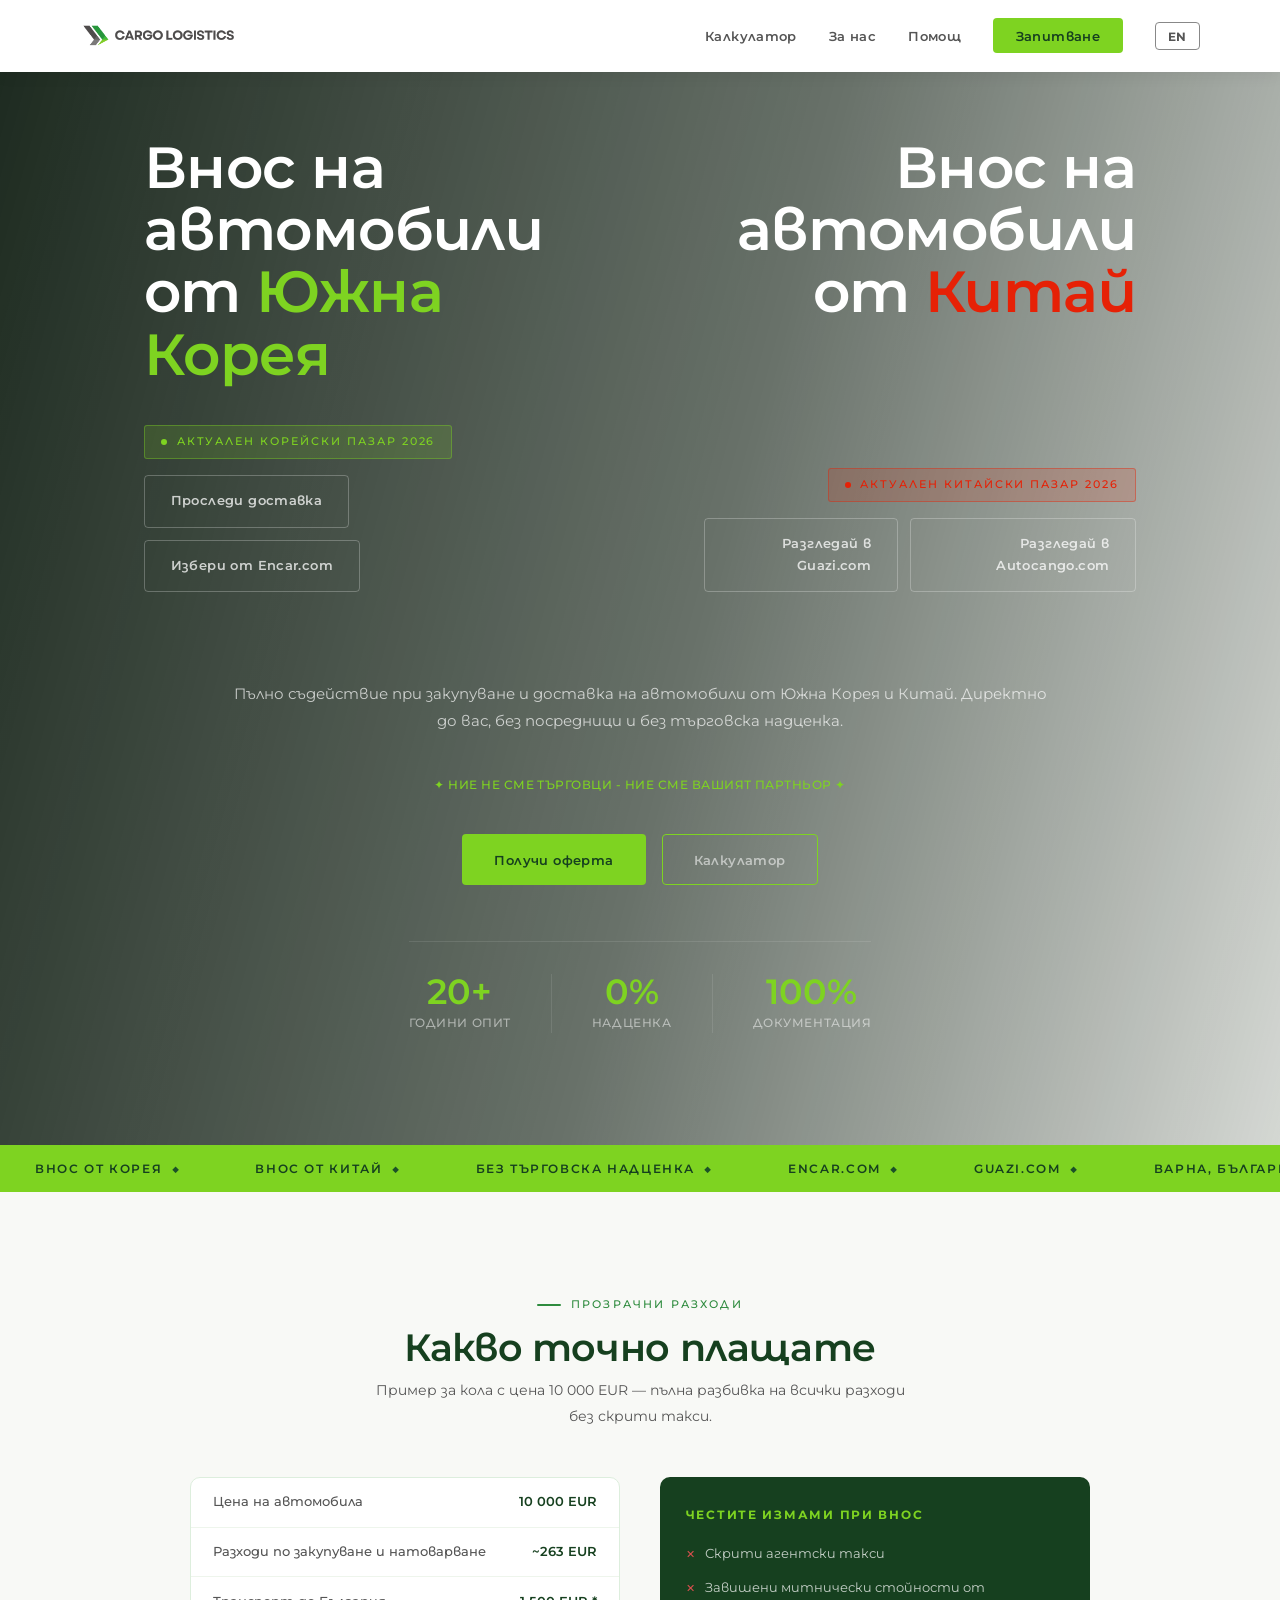
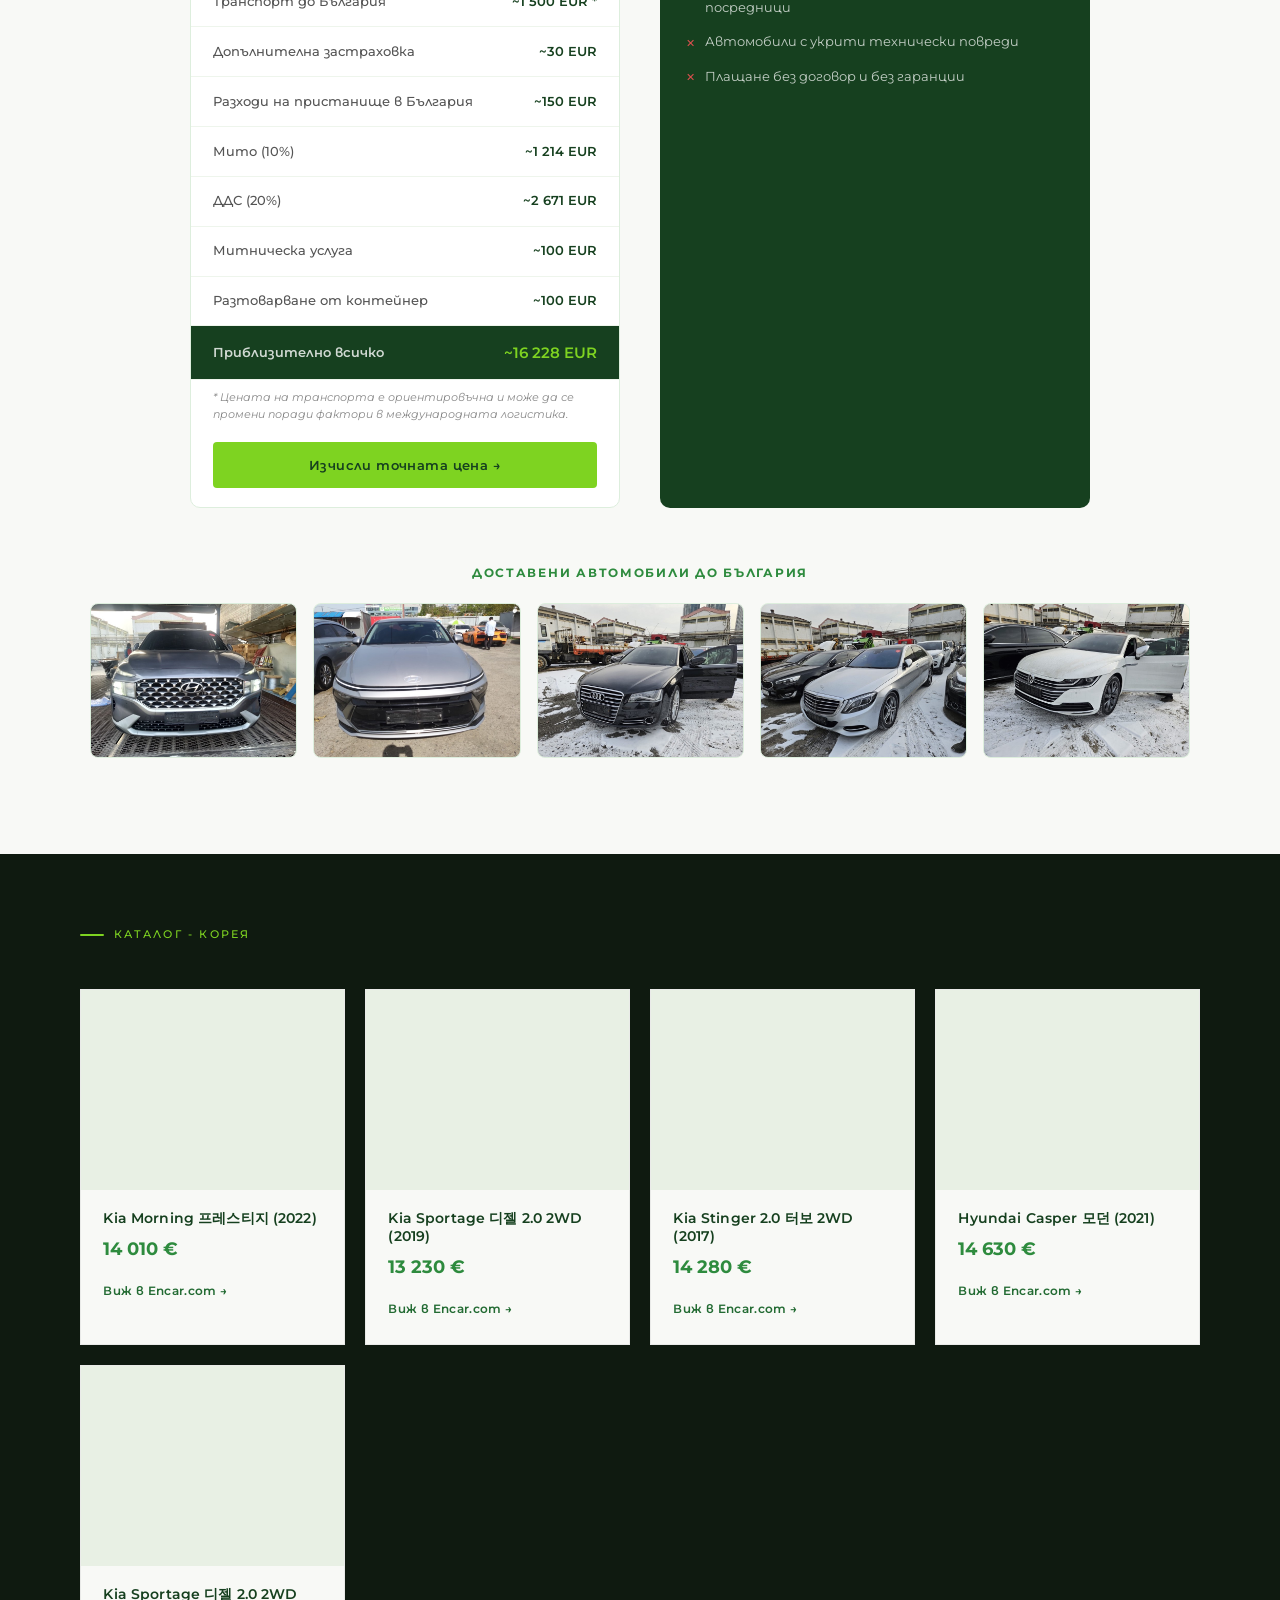
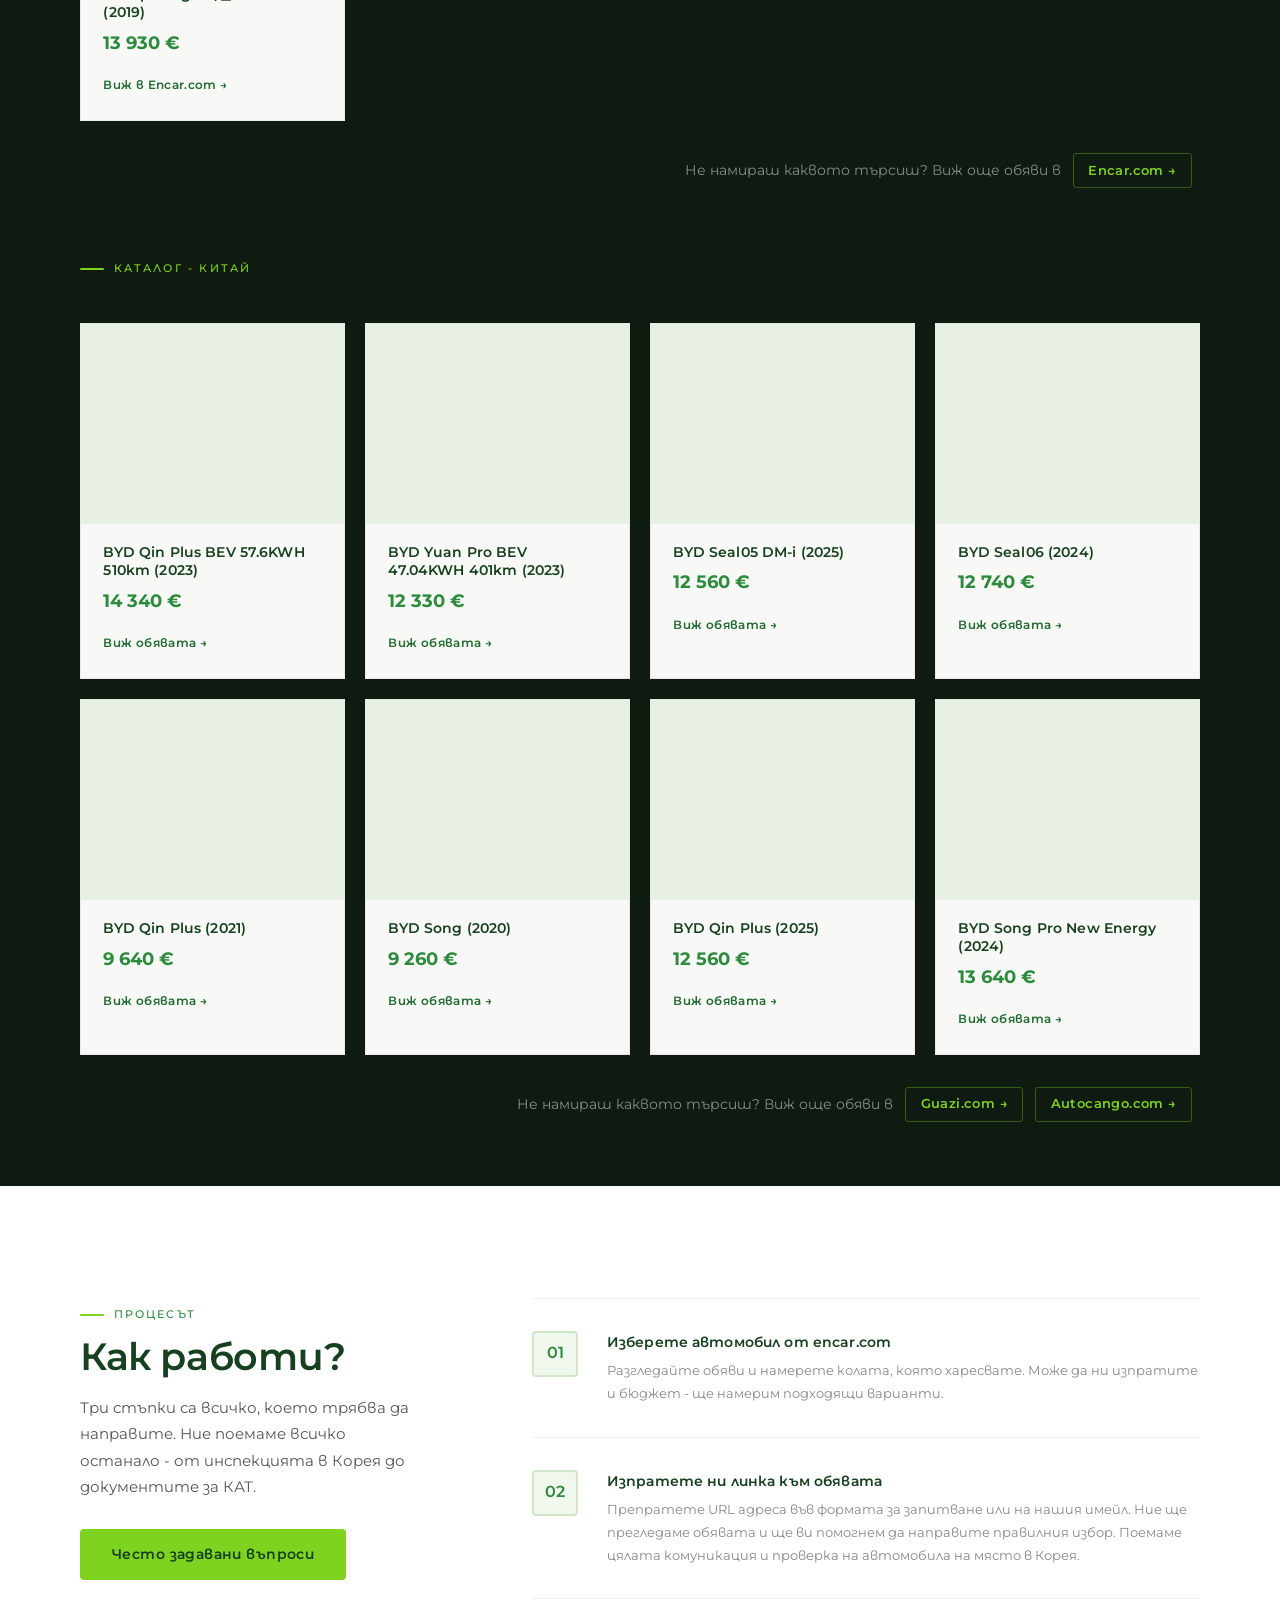
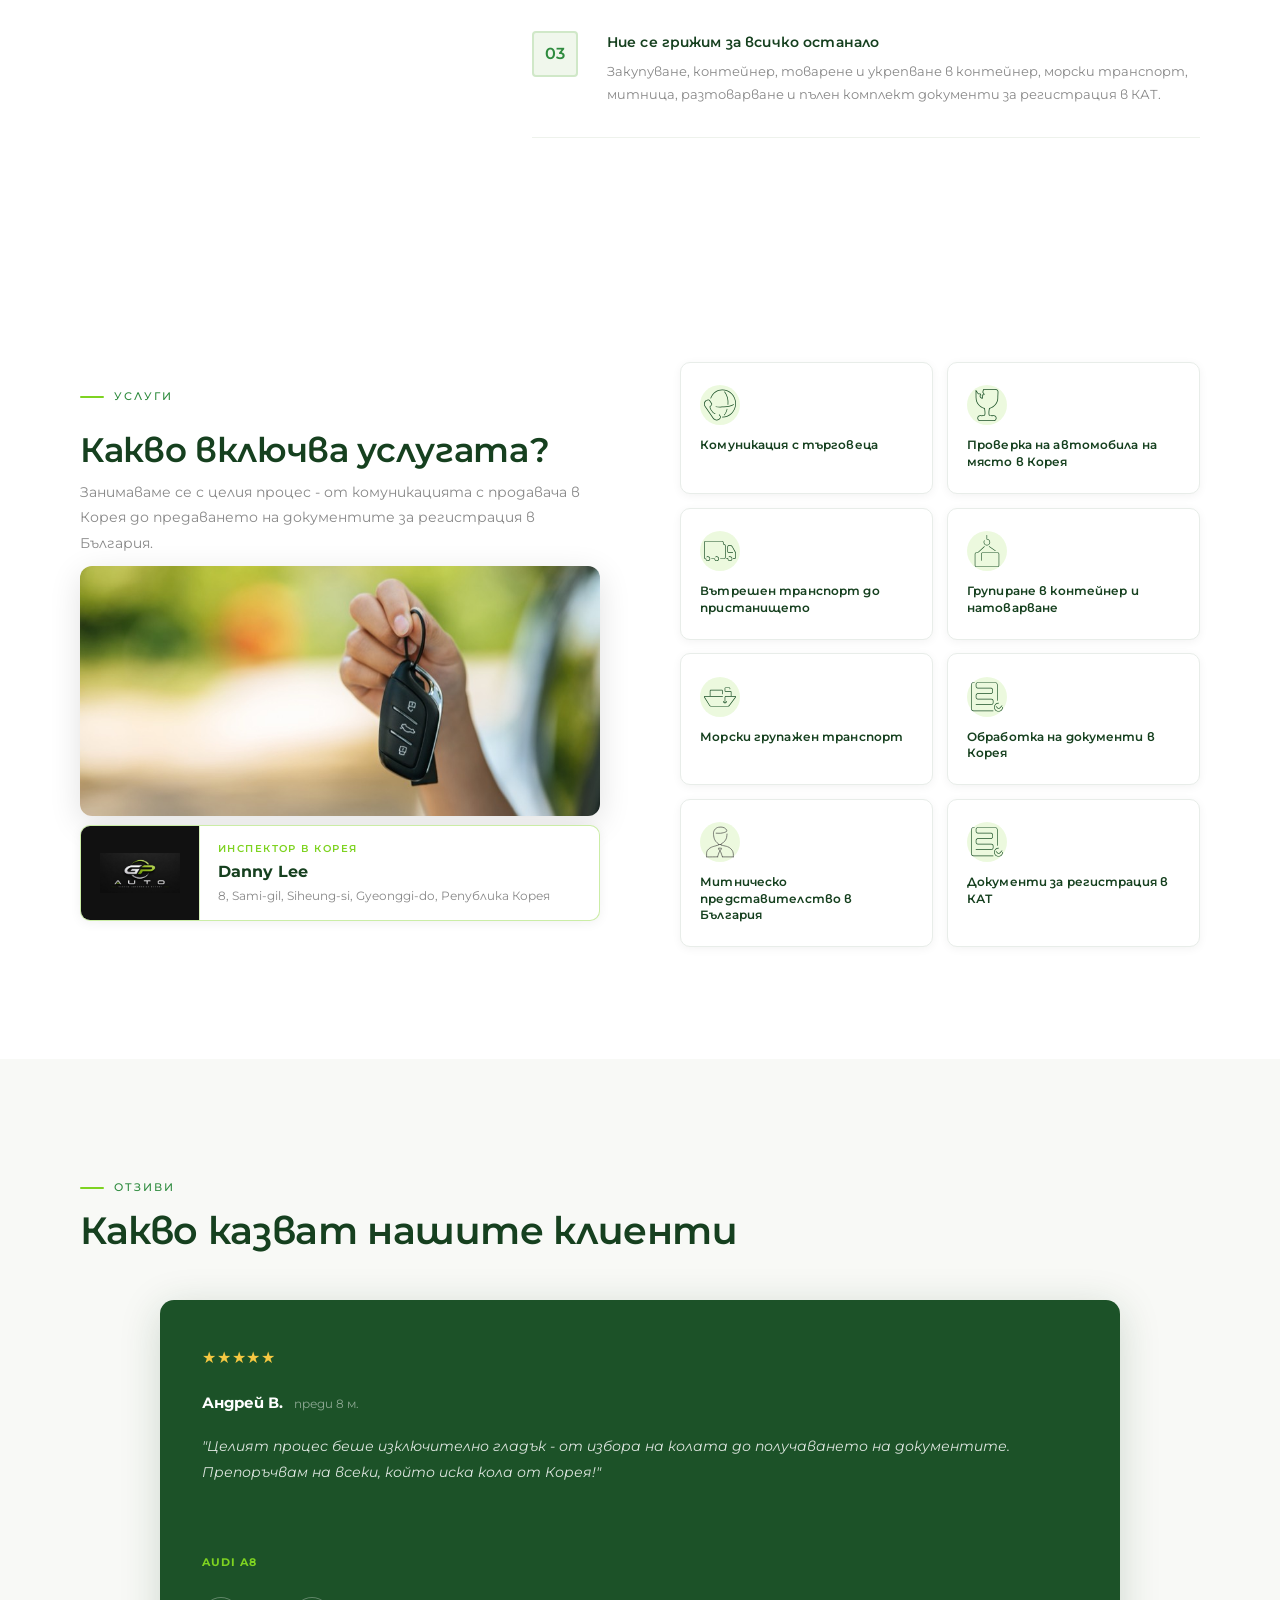
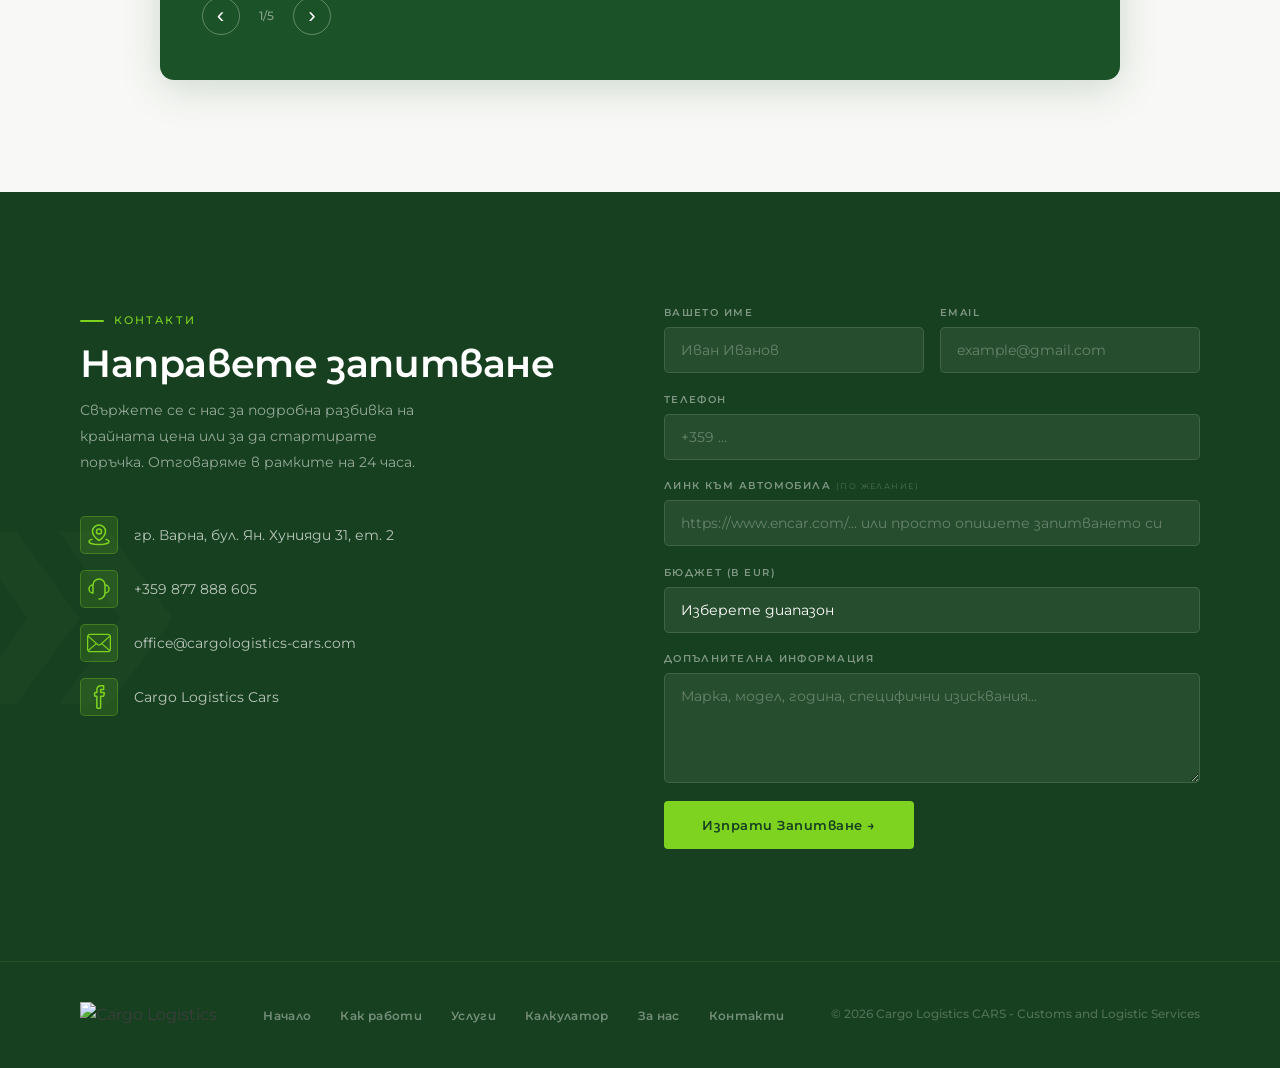
==== commit 1f1a0b68: "Update transport and extras prices across the site - Transport: 1680/1700 → 1500 € (calculator displ" ====
--- a/index.html
+++ b/index.html
@@ -230,7 +230,7 @@
         <div class="costs-breakdown">
           <div class="cost-row"><span class="cost-name" data-i18n="costs.row.car">Цена на автомобила</span><span class="cost-val">10 000 EUR</span></div>
           <div class="cost-row"><span class="cost-name" data-i18n="costs.row.loading">Разходи по закупуване и натоварване</span><span class="cost-val">~263 EUR</span></div>
-          <div class="cost-row"><span class="cost-name" data-i18n="costs.row.freight">Транспорт до България</span><span class="cost-val">~1 700 EUR *</span></div>
+          <div class="cost-row"><span class="cost-name" data-i18n="costs.row.freight">Транспорт до България</span><span class="cost-val">~1 500 EUR *</span></div>
           <div class="cost-row"><span class="cost-name" data-i18n="costs.row.insurance">Допълнителна застраховка</span><span class="cost-val">~30 EUR</span></div>
           <div class="cost-row"><span class="cost-name" data-i18n="costs.row.port">Разходи на пристанище в България</span><span class="cost-val">~150 EUR</span></div>
           <div class="cost-row"><span class="cost-name" data-i18n="costs.row.duty">Мито (10%)</span><span class="cost-val">~1 214 EUR</span></div>
--- a/index.css
+++ b/index.css
@@ -457,7 +457,7 @@
   .svcp-right {
     display: flex;
     flex-direction: column;
-    gap: 1.3rem;
+    gap: 0.6rem;
   }
   .svcp-right h2 {
     color: var(--green-dark);
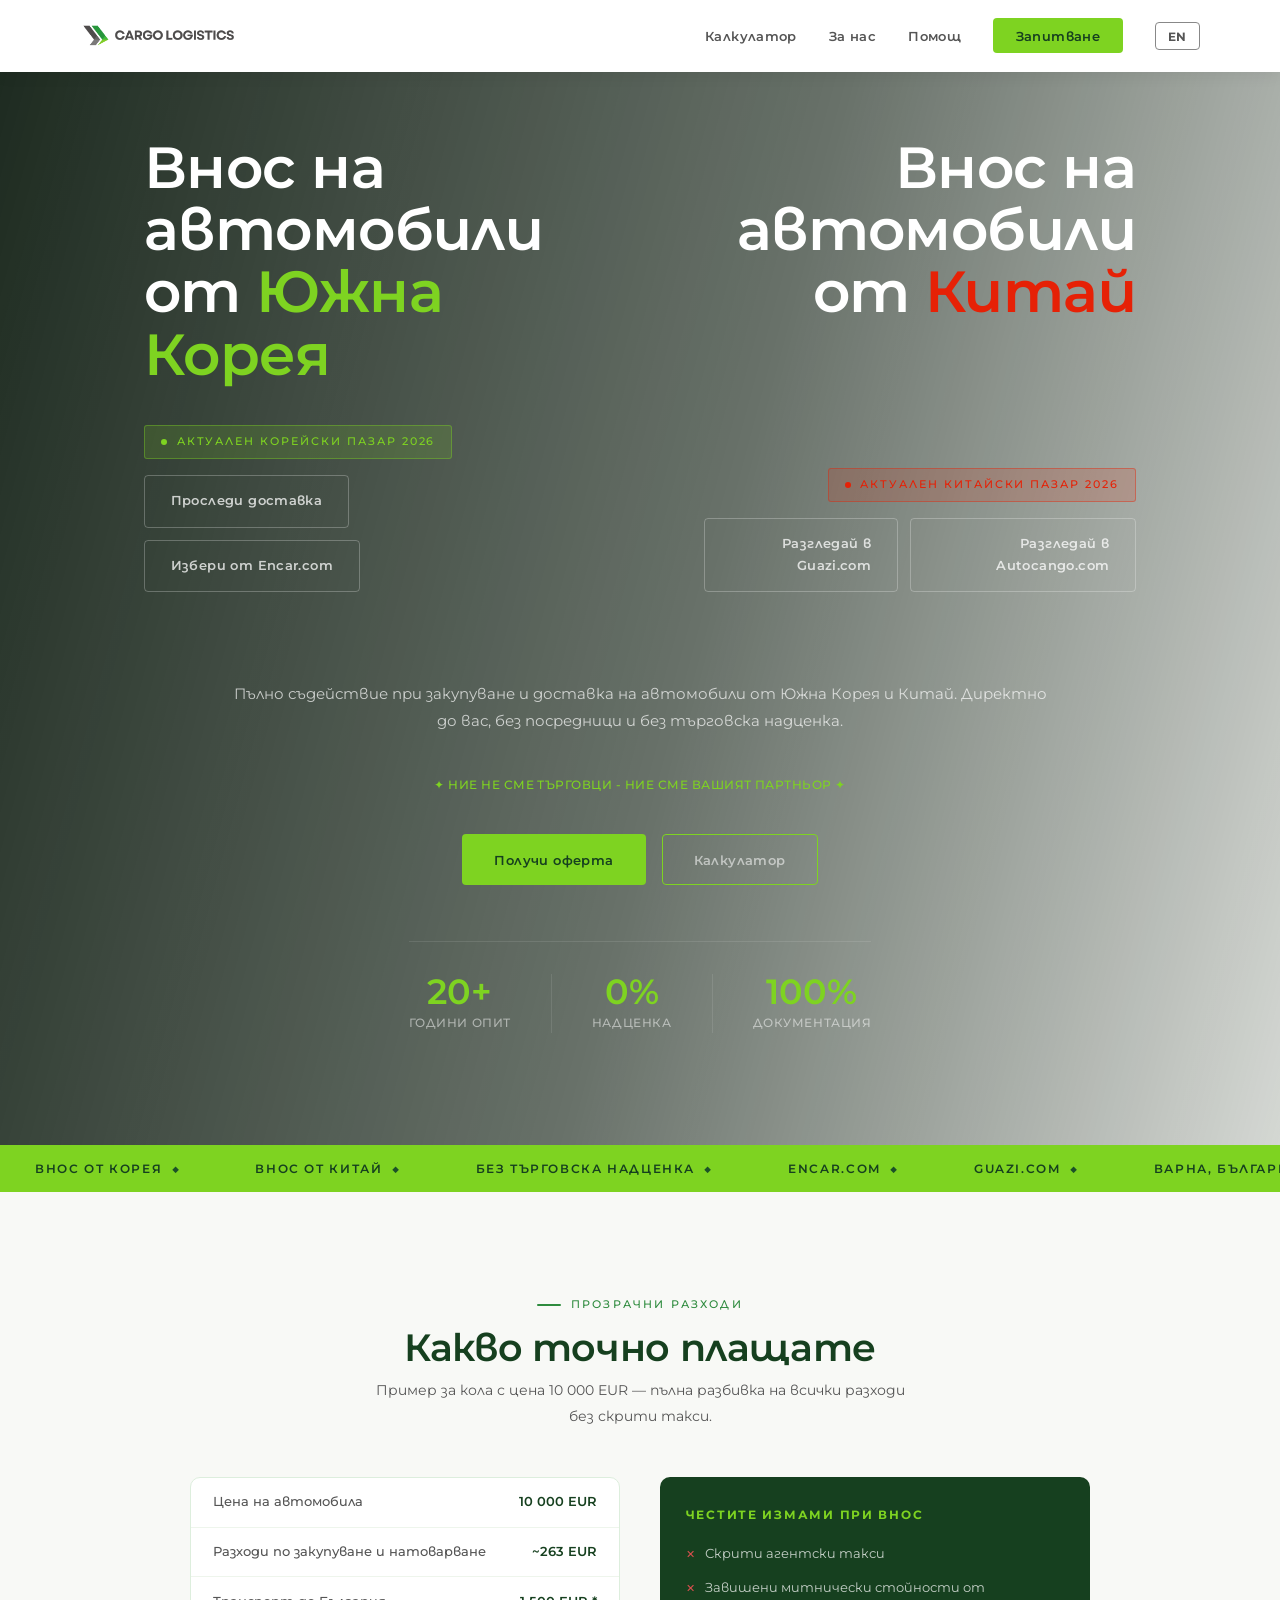
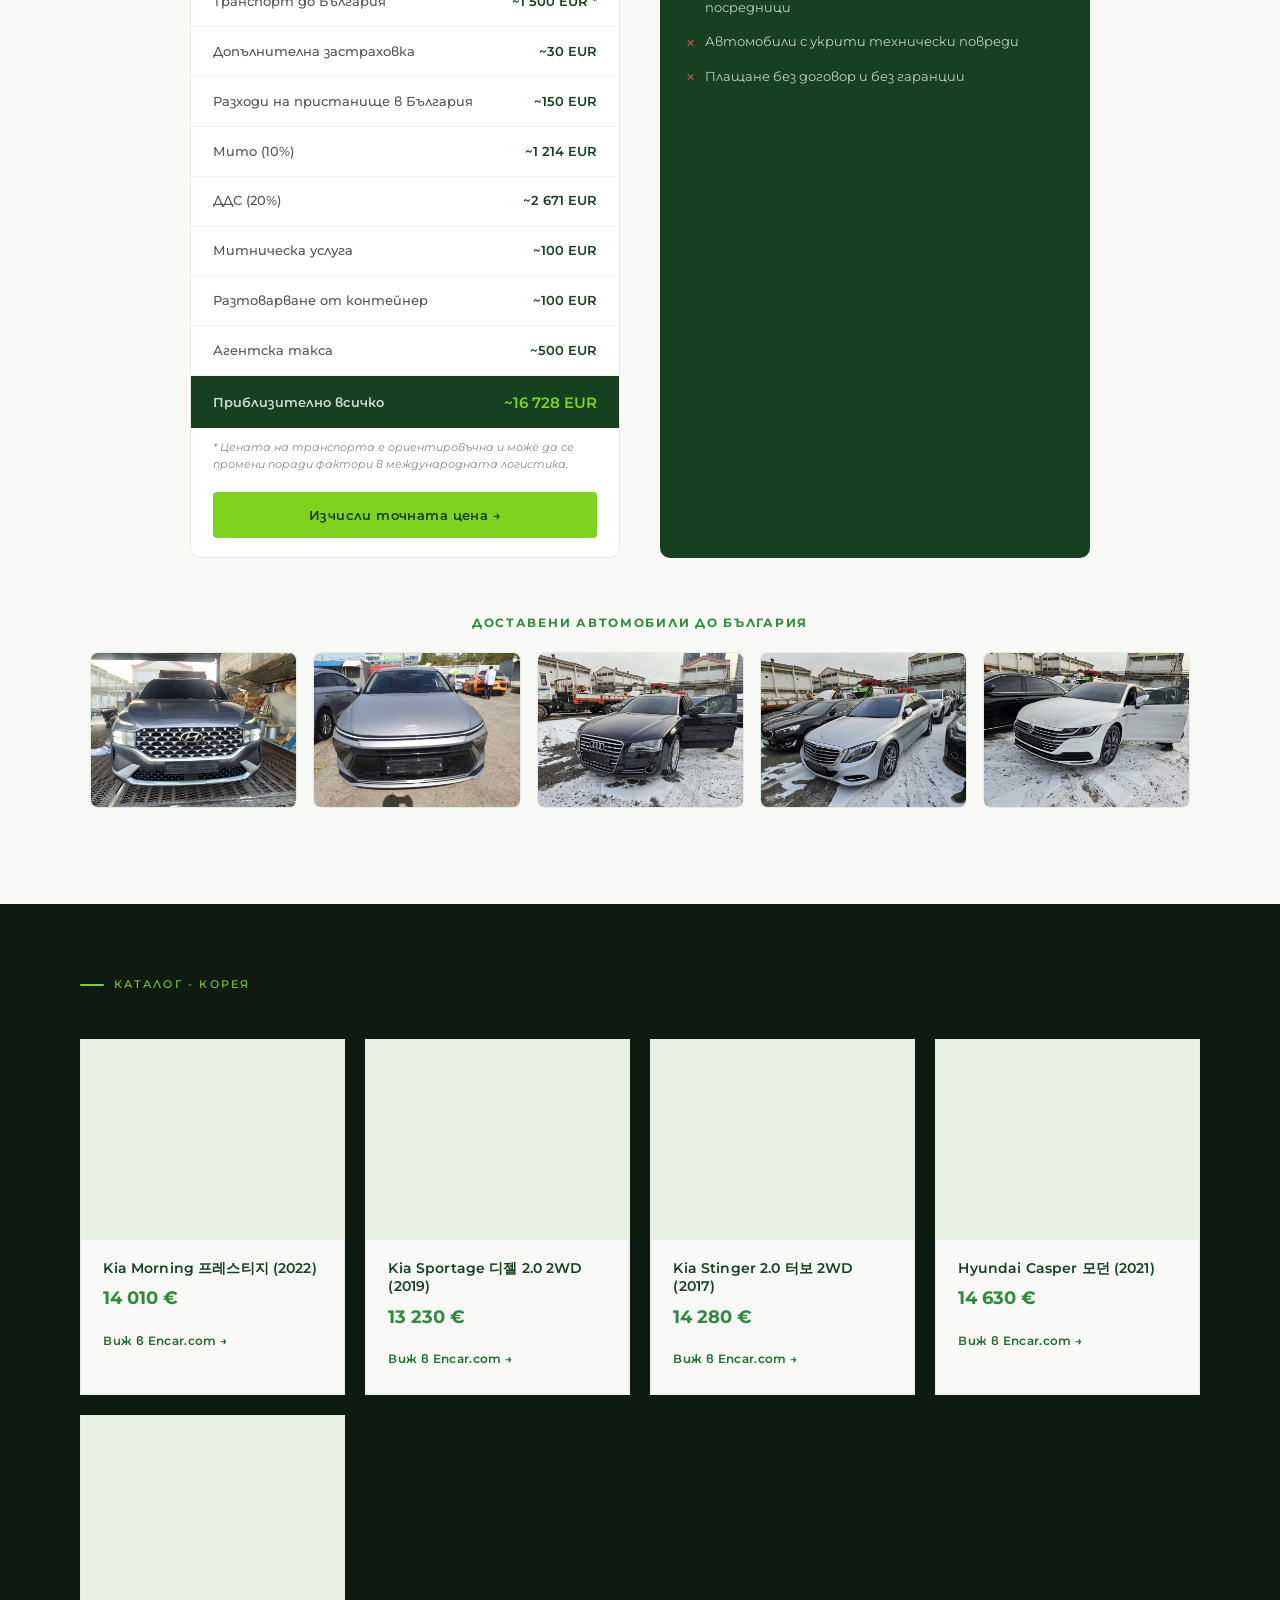
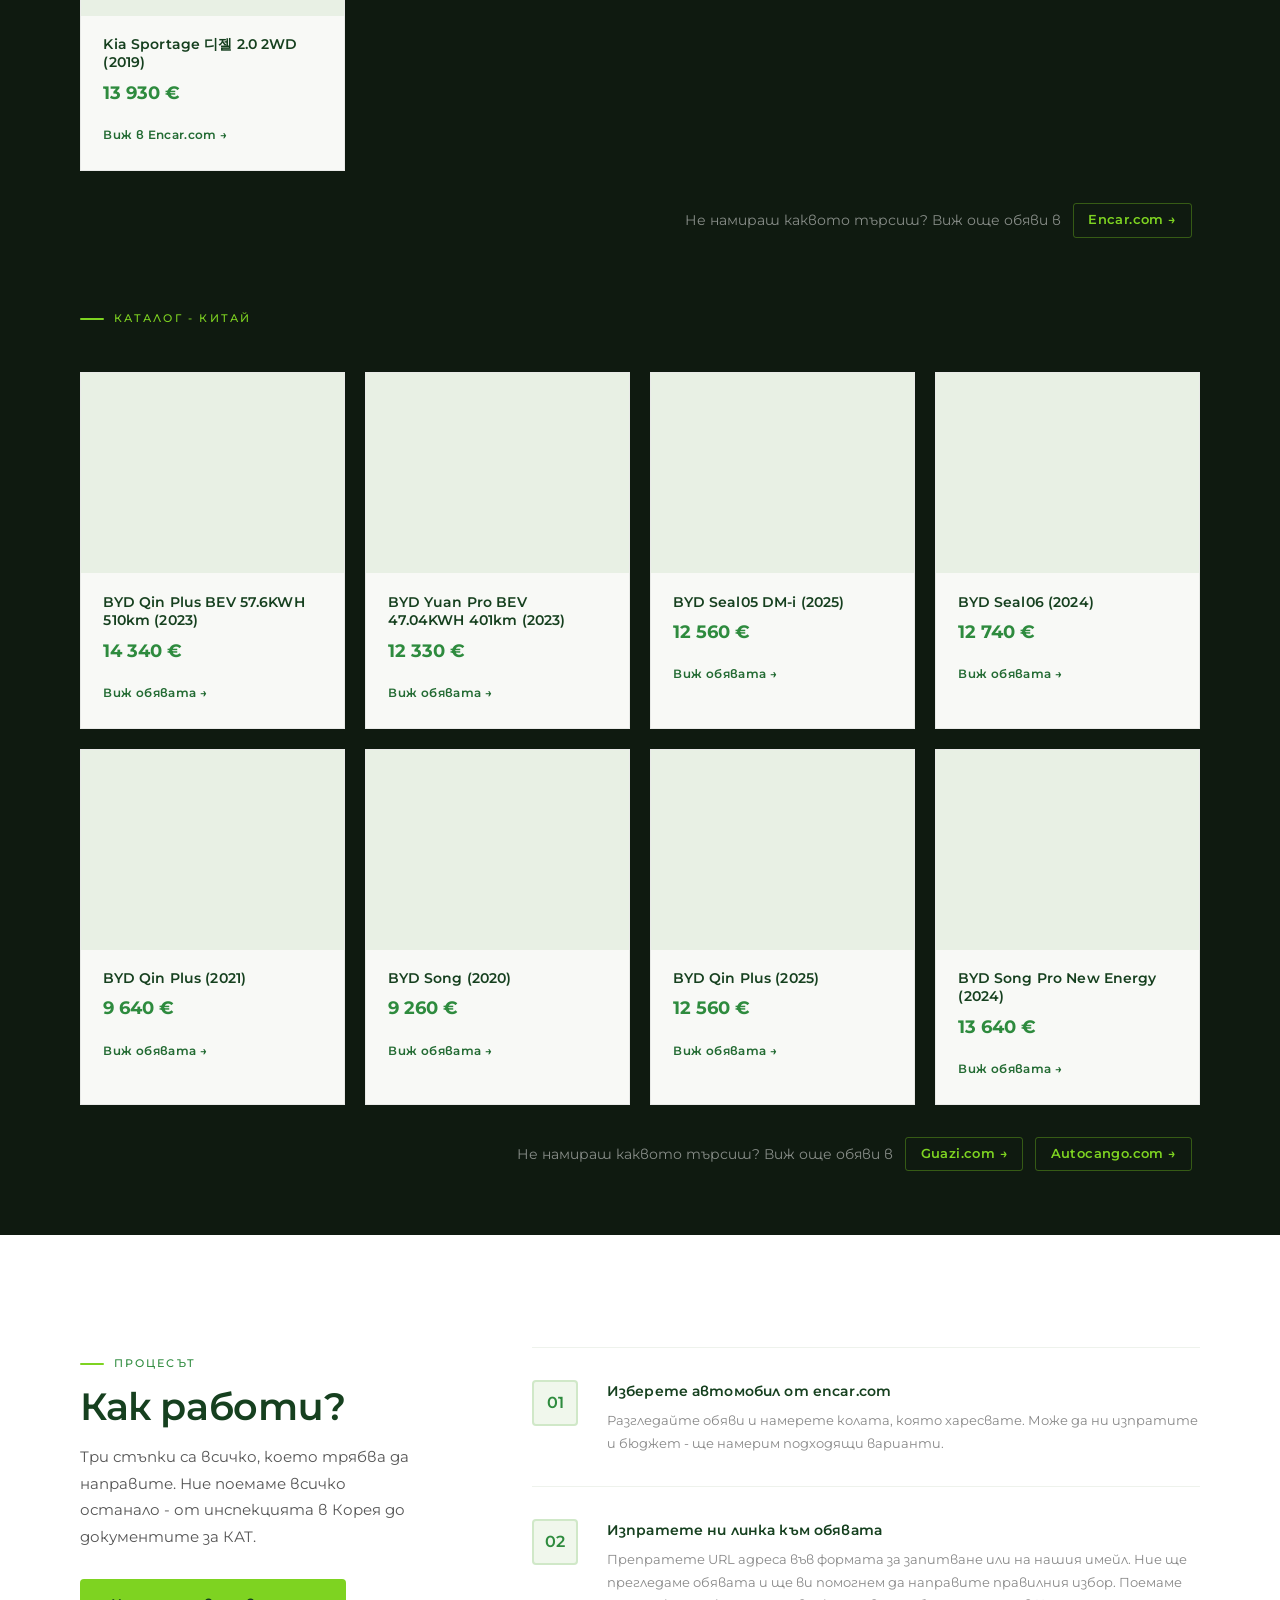
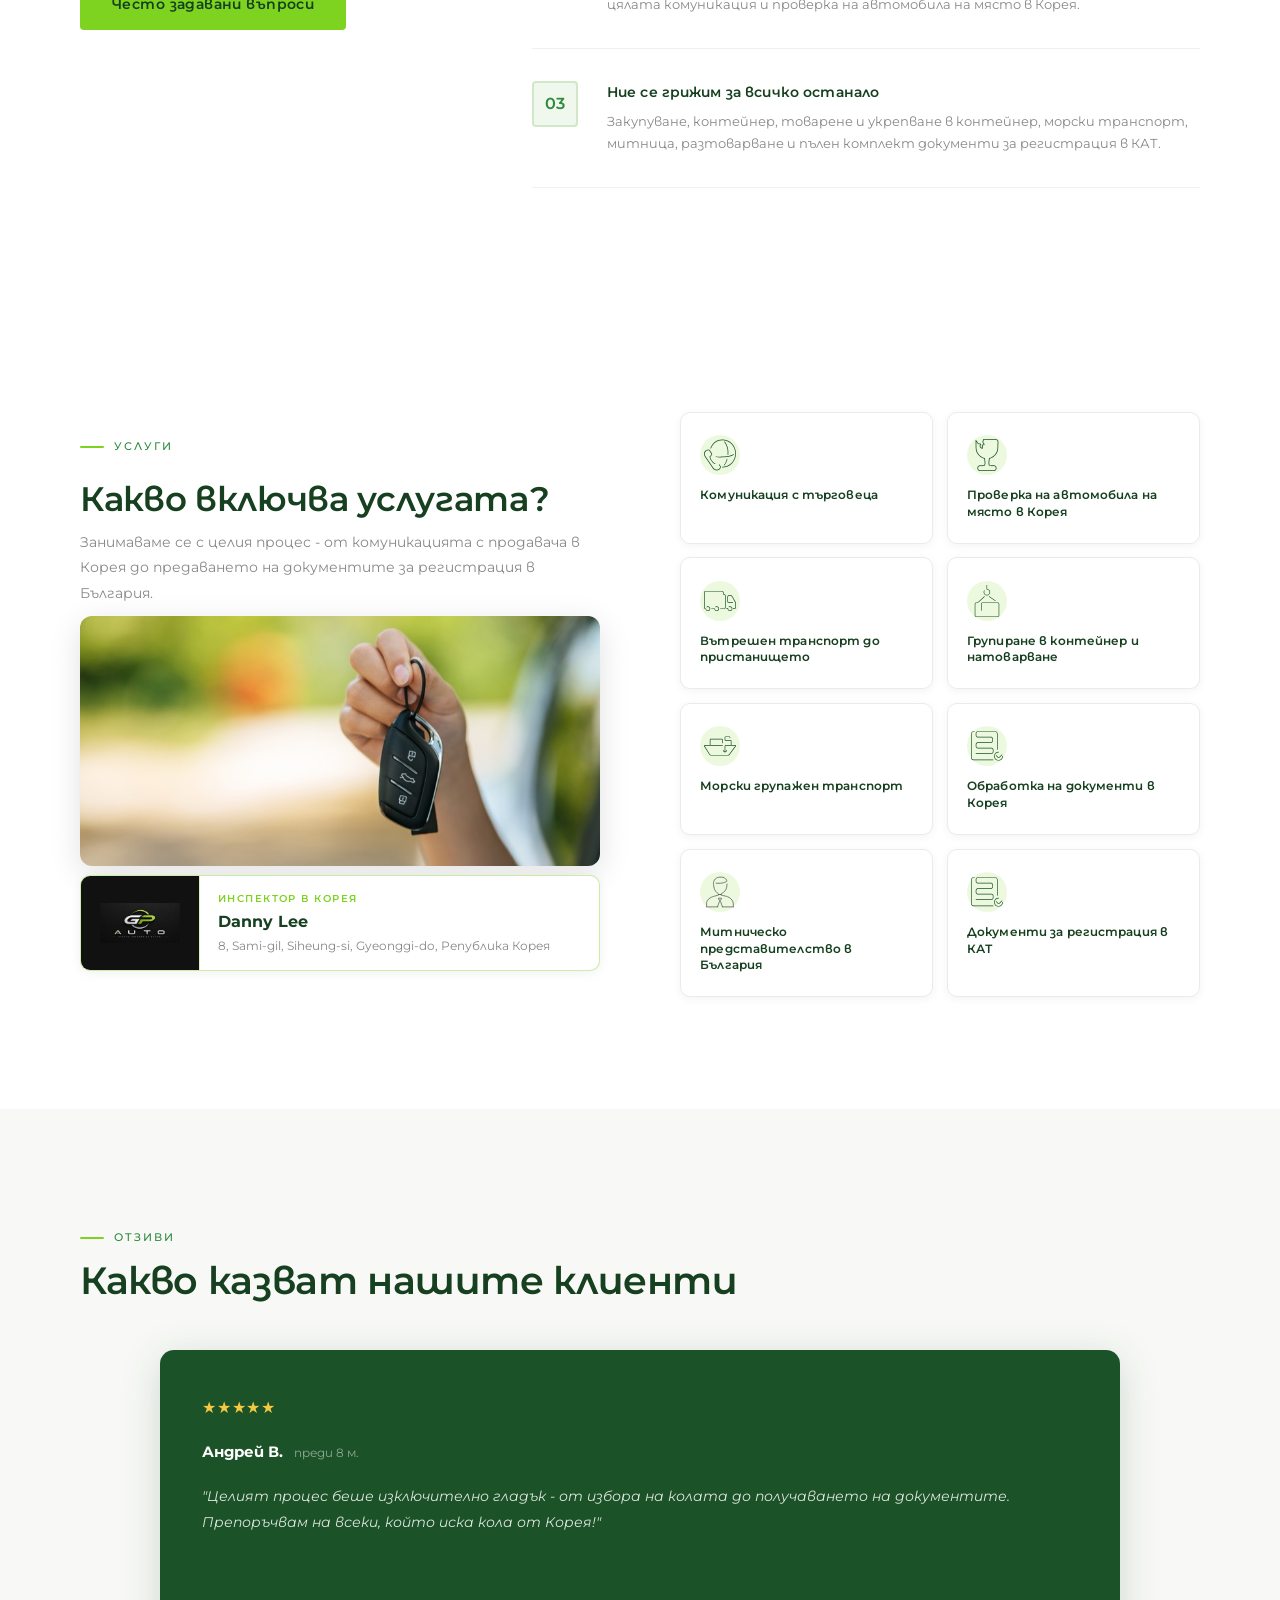
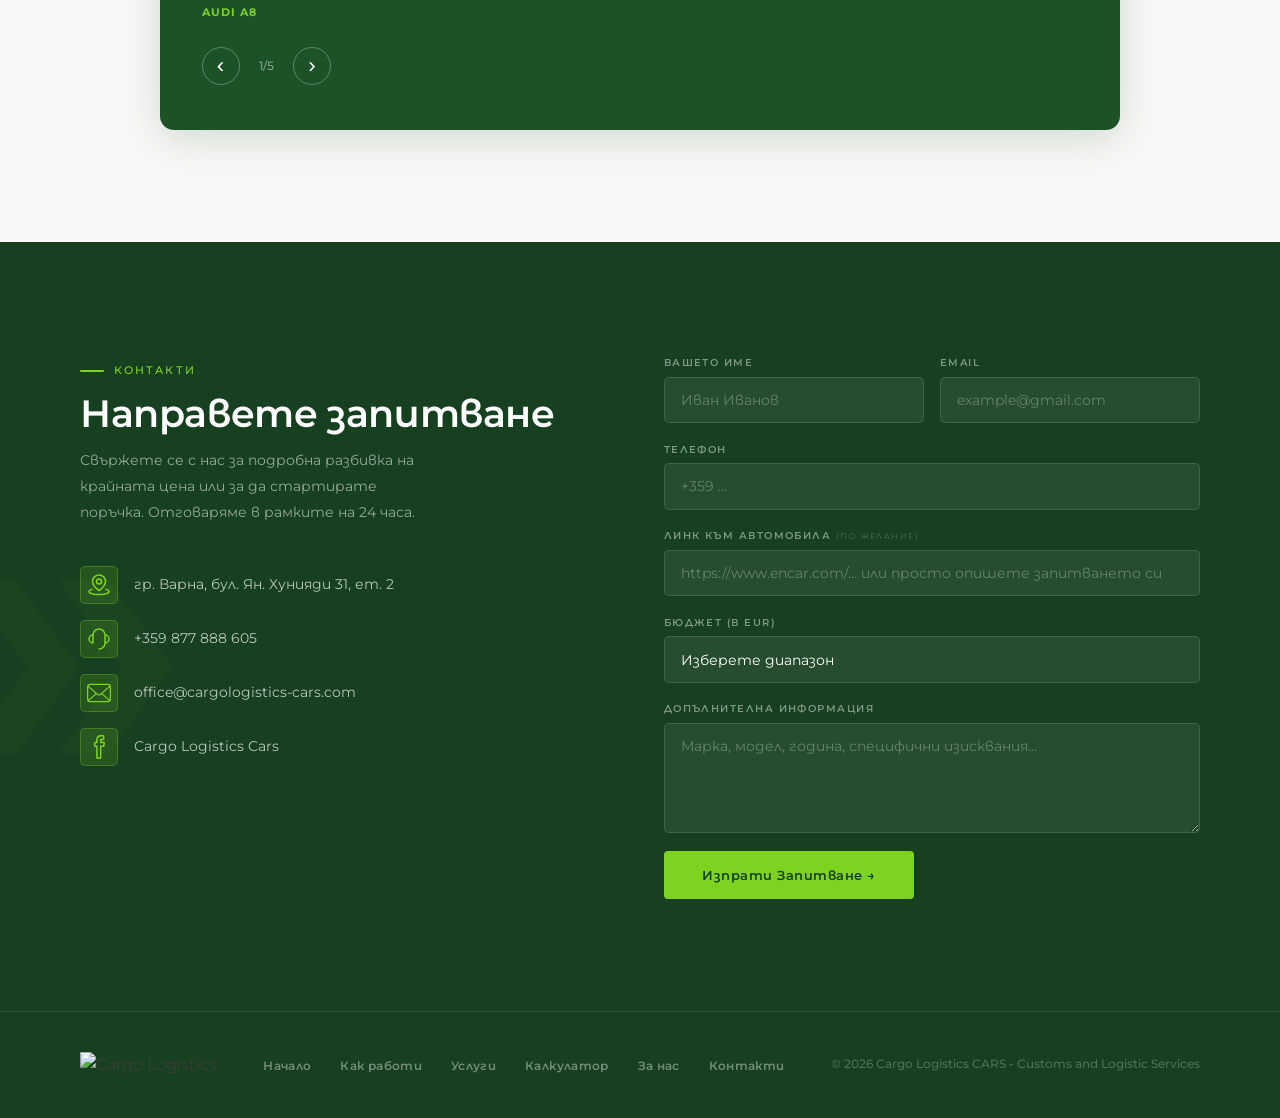
==== commit 4a4418d2: "Add агентска такса (500 EUR) to costs breakdown, update total to 16 728 EUR Co-Authored-By: Claude S" ====
--- a/index.html
+++ b/index.html
@@ -237,7 +237,8 @@
           <div class="cost-row"><span class="cost-name" data-i18n="costs.row.vat">ДДС (20%)</span><span class="cost-val">~2 671 EUR</span></div>
           <div class="cost-row"><span class="cost-name" data-i18n="costs.row.customs">Митническа услуга</span><span class="cost-val">~100 EUR</span></div>
           <div class="cost-row"><span class="cost-name" data-i18n="costs.row.unload">Разтоварване от контейнер</span><span class="cost-val">~100 EUR</span></div>
-          <div class="cost-row cost-row--total"><span class="cost-name" data-i18n="costs.row.total">Приблизително всичко</span><span class="cost-val">~16 228 EUR</span></div>
+          <div class="cost-row"><span class="cost-name" data-i18n="costs.row.agency">Агентска такса</span><span class="cost-val">~500 EUR</span></div>
+          <div class="cost-row cost-row--total"><span class="cost-name" data-i18n="costs.row.total">Приблизително всичко</span><span class="cost-val">~16 728 EUR</span></div>
           <p class="costs-freight-note" data-i18n="costs.freight.note">* Цената на транспорта е ориентировъчна и може да се промени поради фактори в международната логистика.</p>
           <a href="/calculator" target="_blank" rel="noopener" class="btn-lime costs-calc-btn" data-i18n="costs.calc.btn">Изчисли точната цена →</a>
         </div>
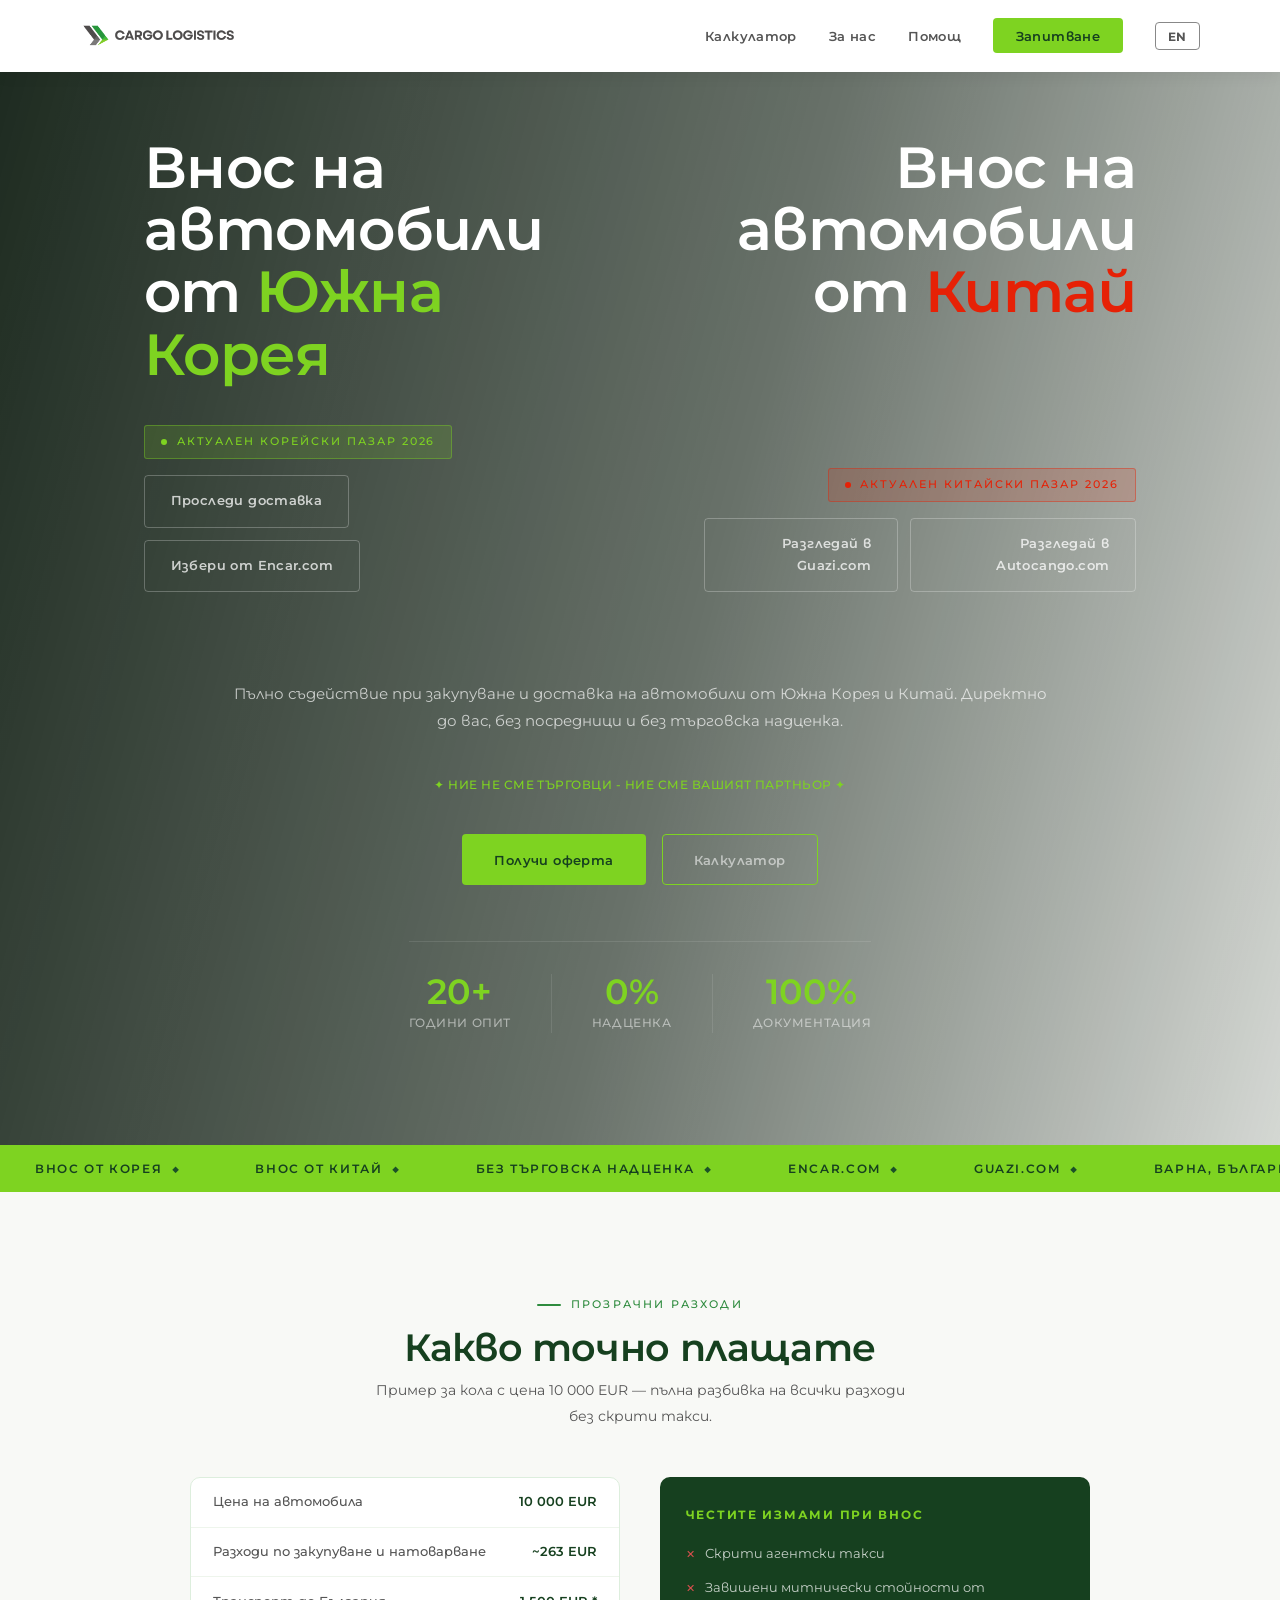
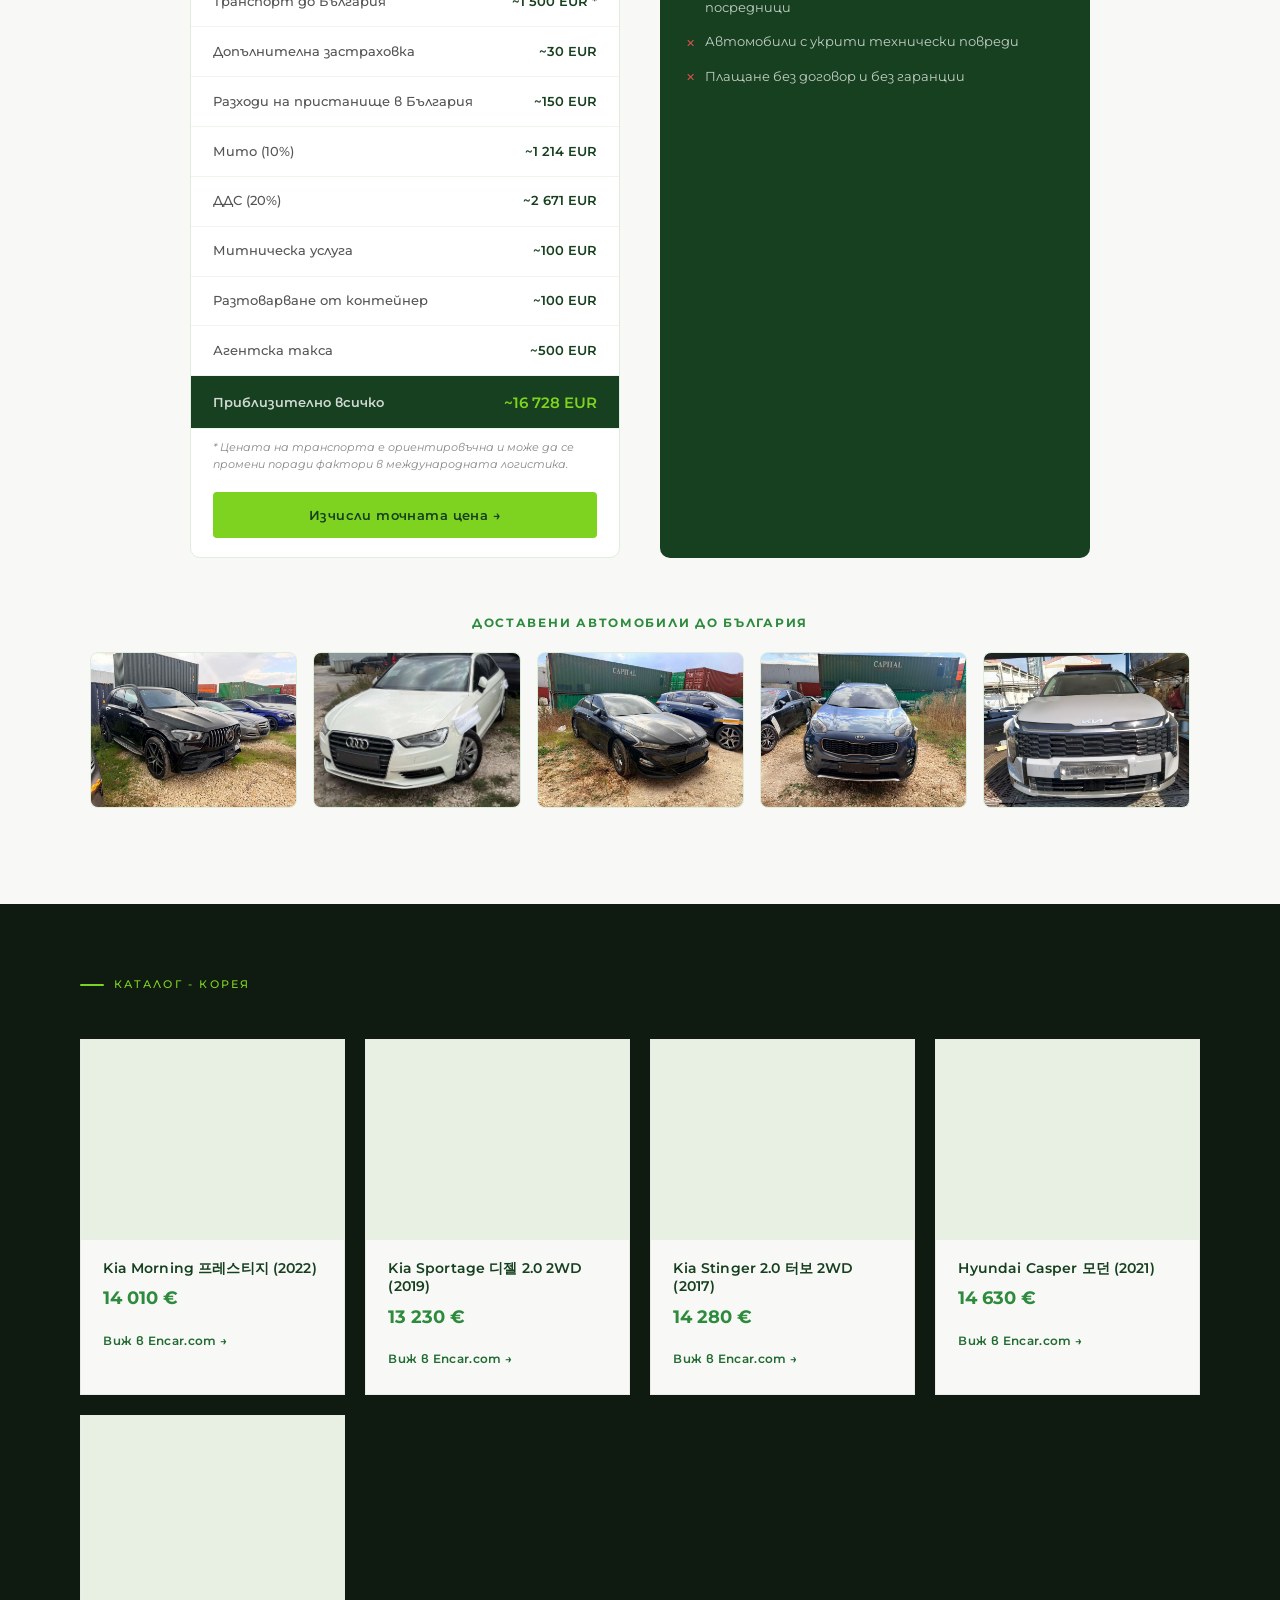
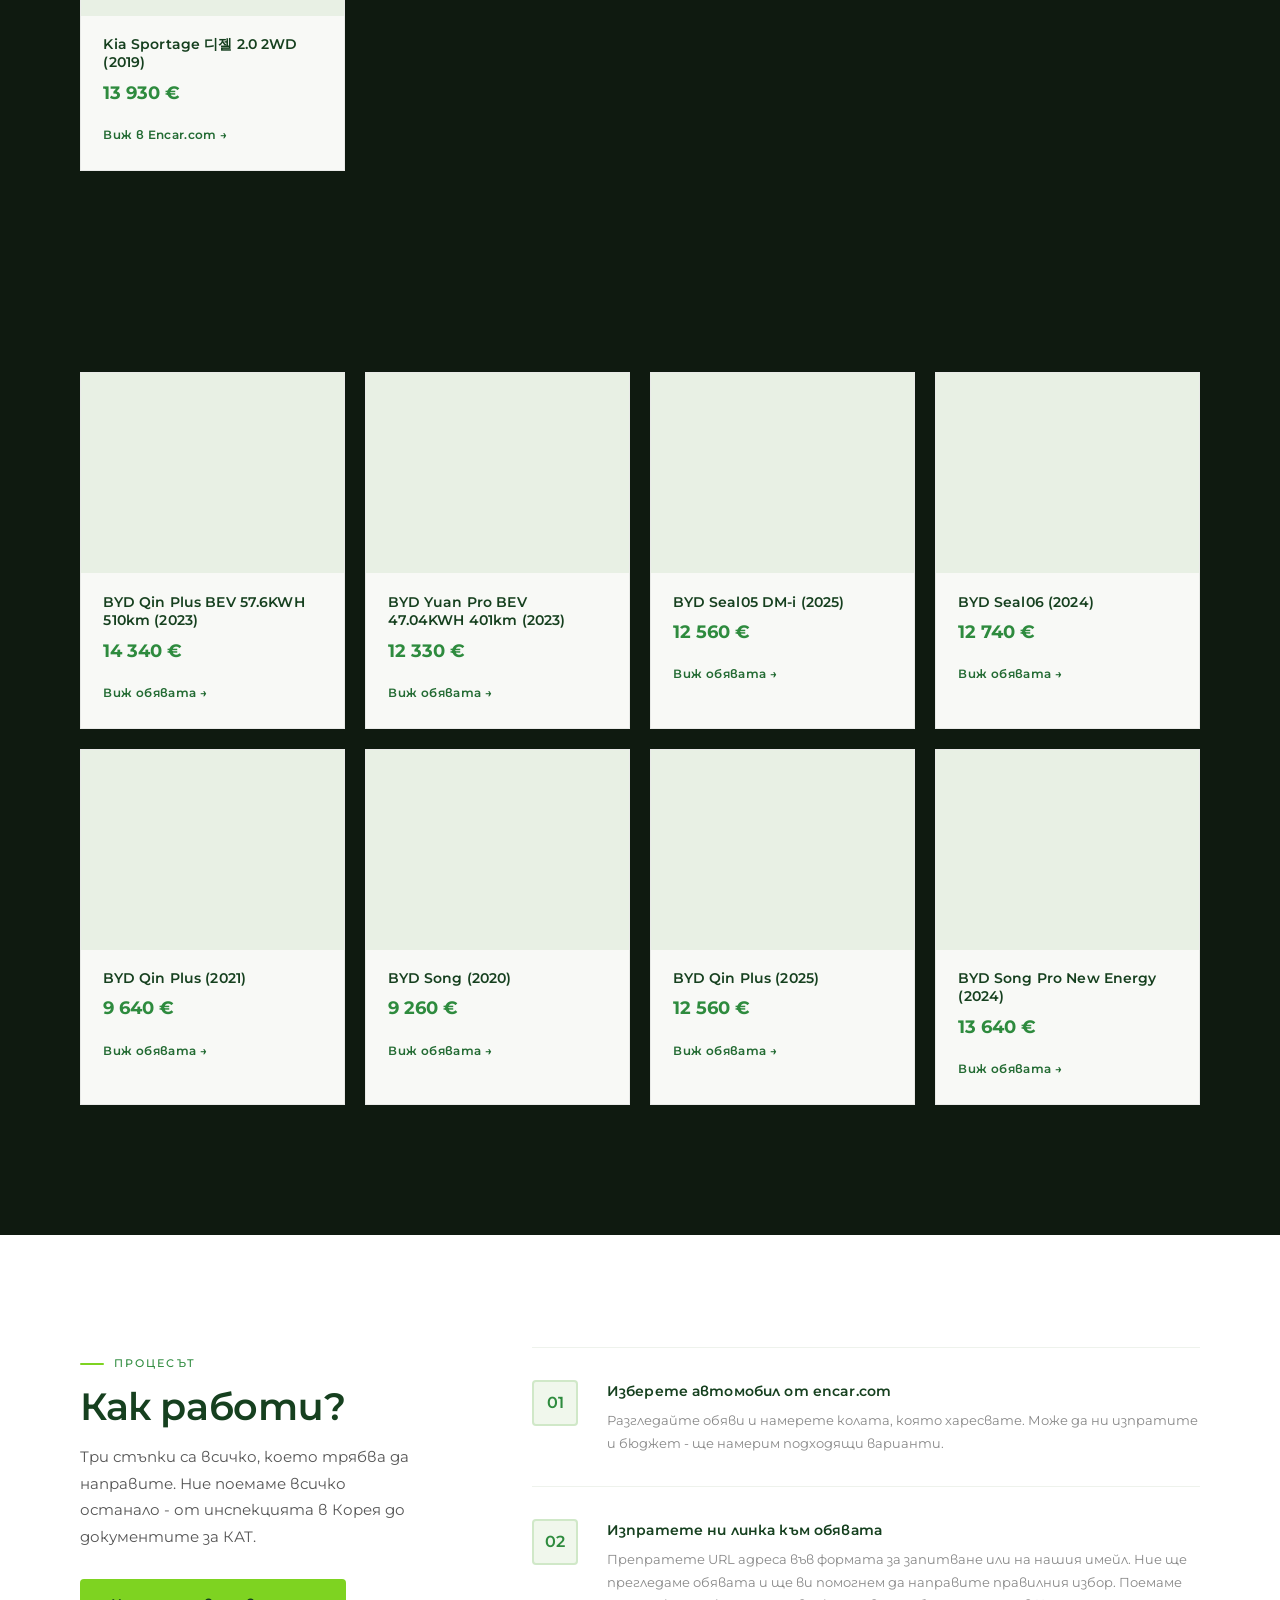
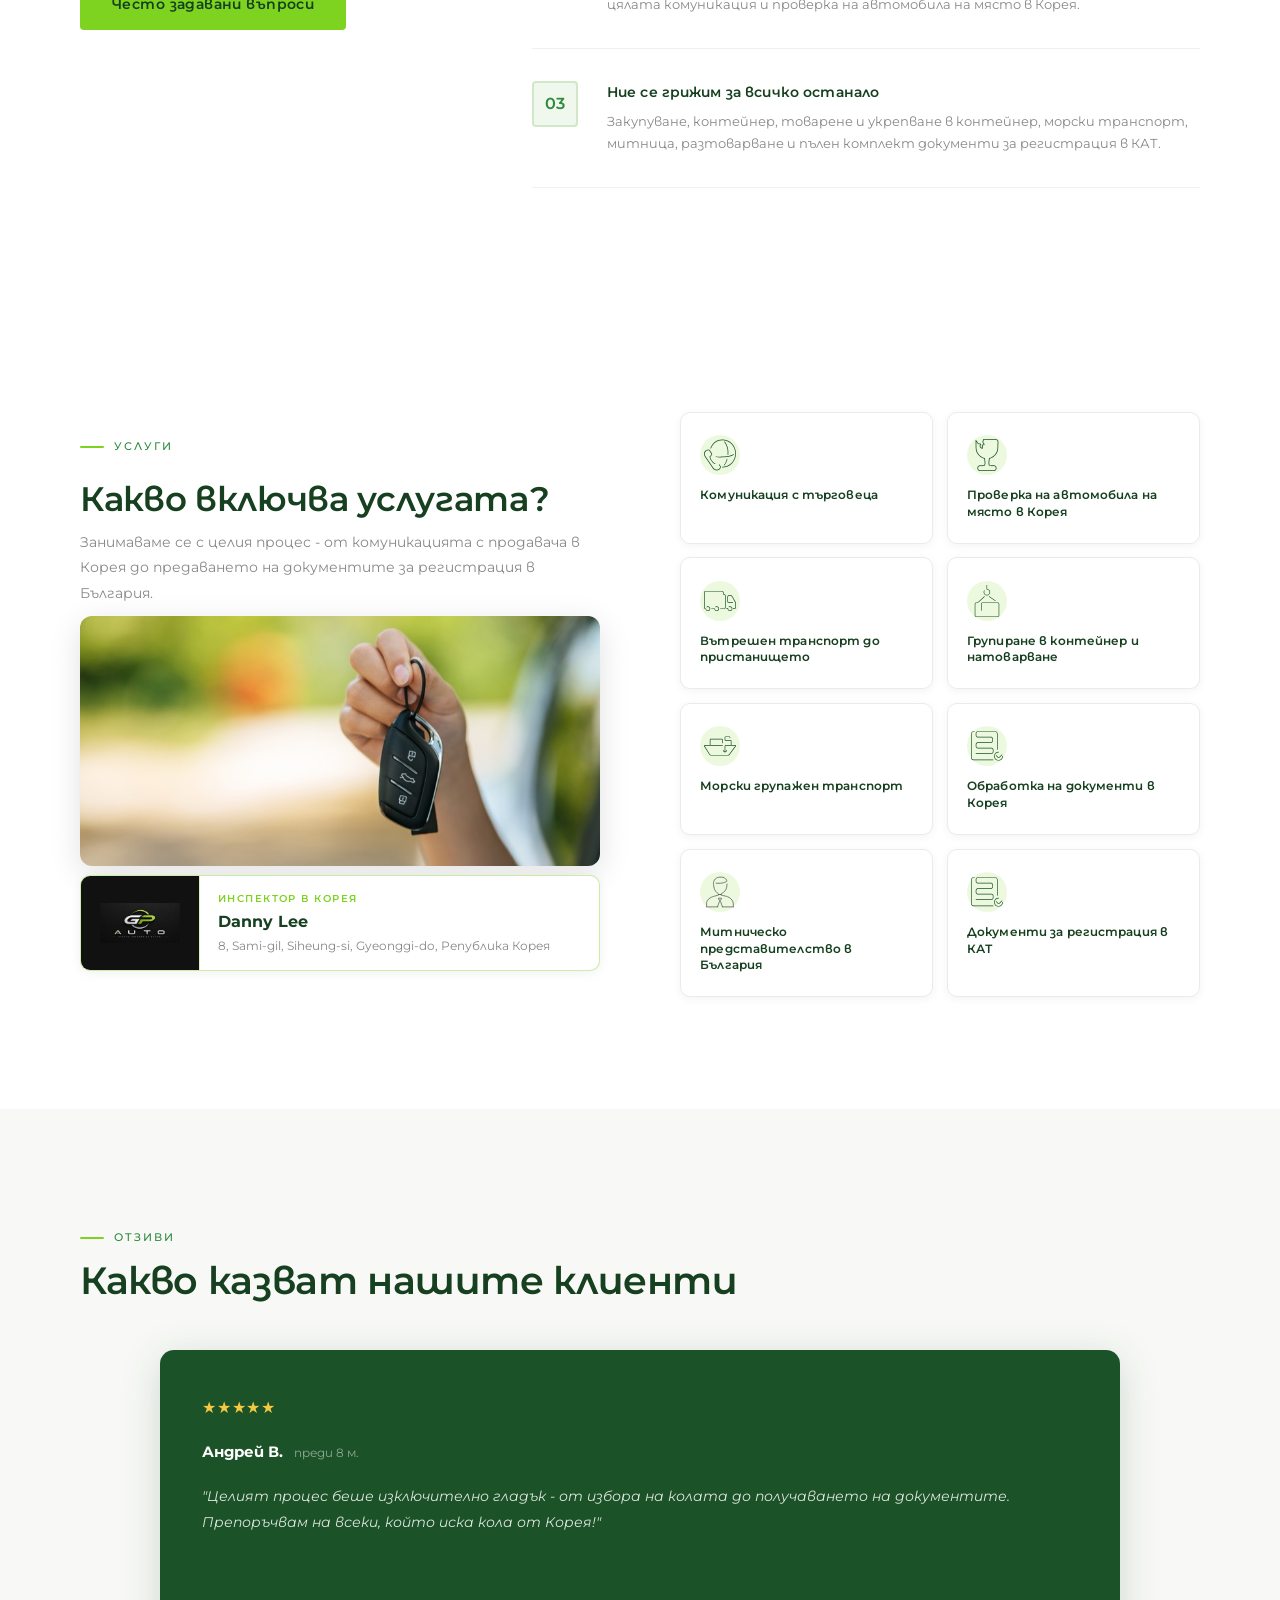
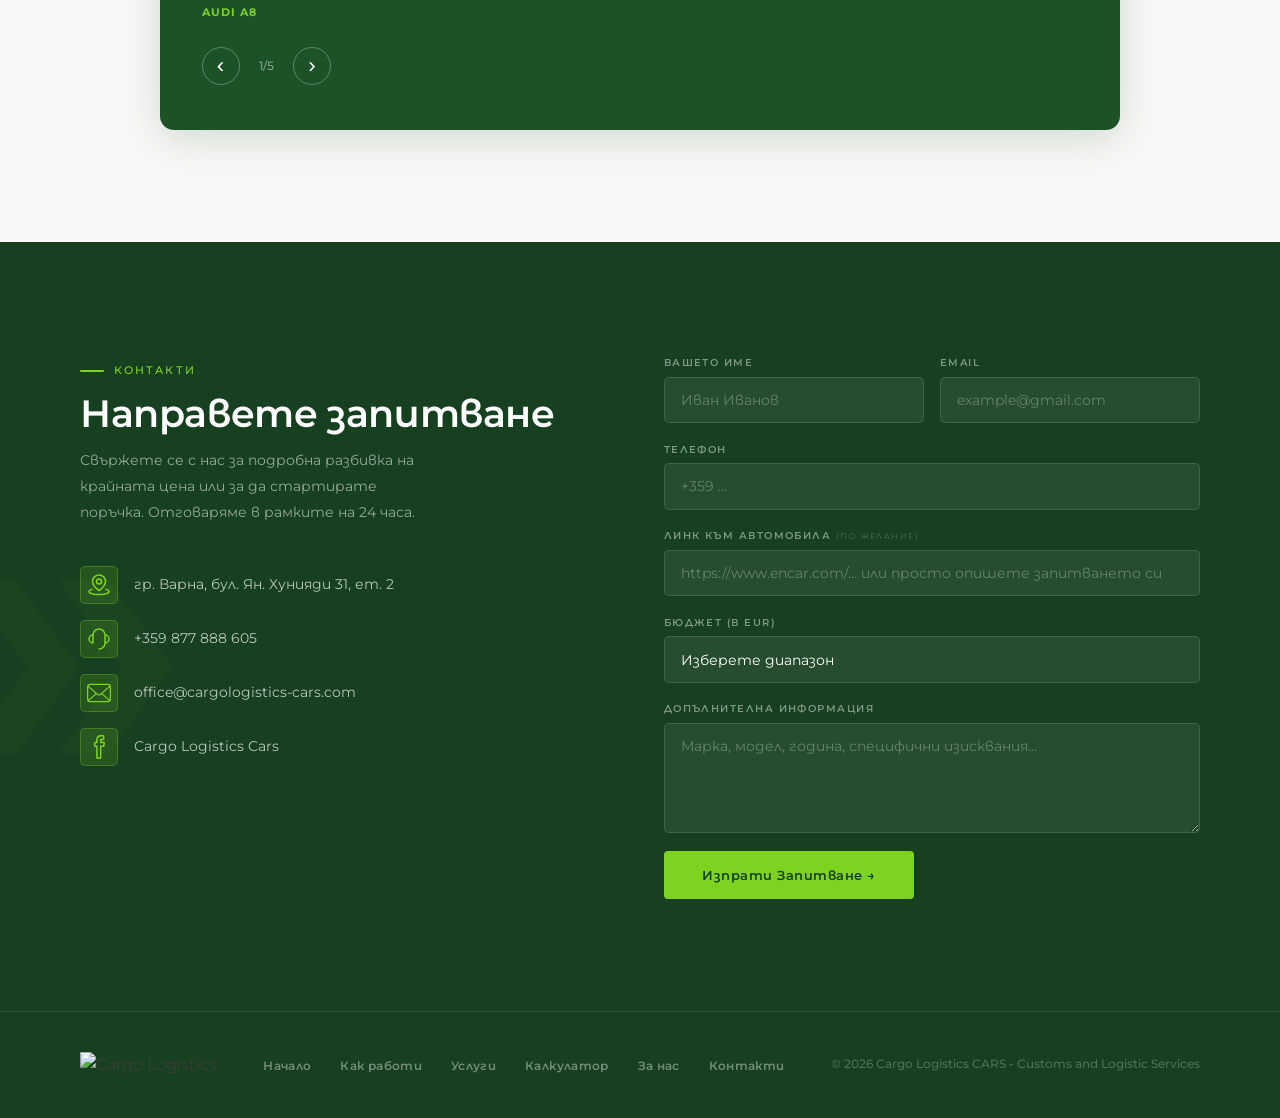
==== commit d1b7c9d0: "Add 5 more delivered car photos to front of carousel Co-Authored-By: Claude Sonnet 4.6 <noreply@anth" ====
--- a/index.html
+++ b/index.html
@@ -258,6 +258,11 @@
         <div class="delivered-title" data-i18n="costs.delivered.title">Доставени автомобили до България</div>
         <div class="delivered-carousel-wrap">
           <div class="delivered-track" id="delivered-track">
+            <div class="delivered-photo" style="background-image:url('delivered7.jpg')"></div>
+            <div class="delivered-photo" style="background-image:url('delivered8.jpg')"></div>
+            <div class="delivered-photo" style="background-image:url('delivered9.jpg')"></div>
+            <div class="delivered-photo" style="background-image:url('delivered10.jpg')"></div>
+            <div class="delivered-photo" style="background-image:url('delivered11.jpg')"></div>
             <div class="delivered-photo" style="background-image:url('delivered1.jpg')"></div>
             <div class="delivered-photo" style="background-image:url('delivered2.jpg')"></div>
             <div class="delivered-photo" style="background-image:url('delivered3.jpg')"></div>
@@ -266,6 +271,9 @@
             <div class="delivered-photo" style="background-image:url('review-car-3.jpg')"></div>
             <div class="delivered-photo" style="background-image:url('review-car-4.jpg')"></div>
             <div class="delivered-photo" style="background-image:url('review-car-5.jpg')"></div>
+            <div class="delivered-photo" style="background-image:url('delivered4.jpg')"></div>
+            <div class="delivered-photo" style="background-image:url('delivered5.jpg')"></div>
+            <div class="delivered-photo" style="background-image:url('delivered6.jpg')"></div>
           </div>
         </div>
       </div>
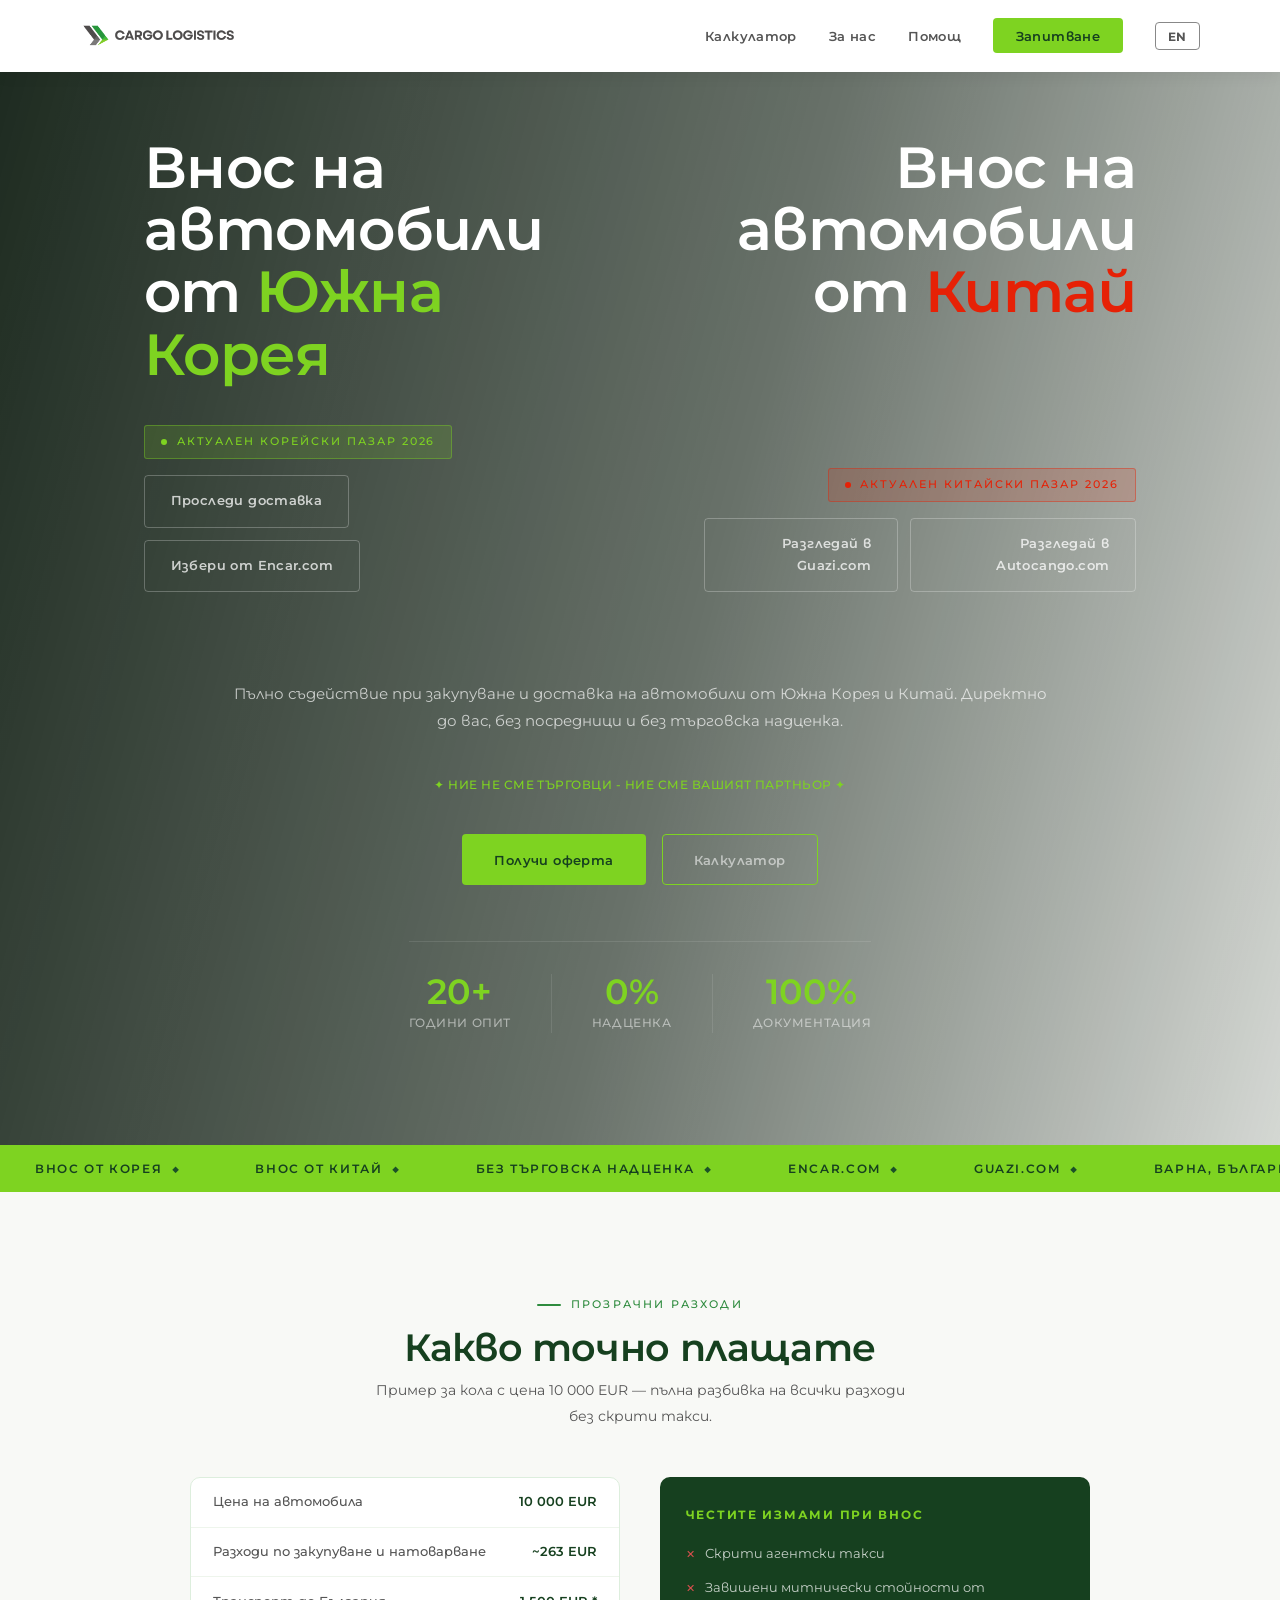
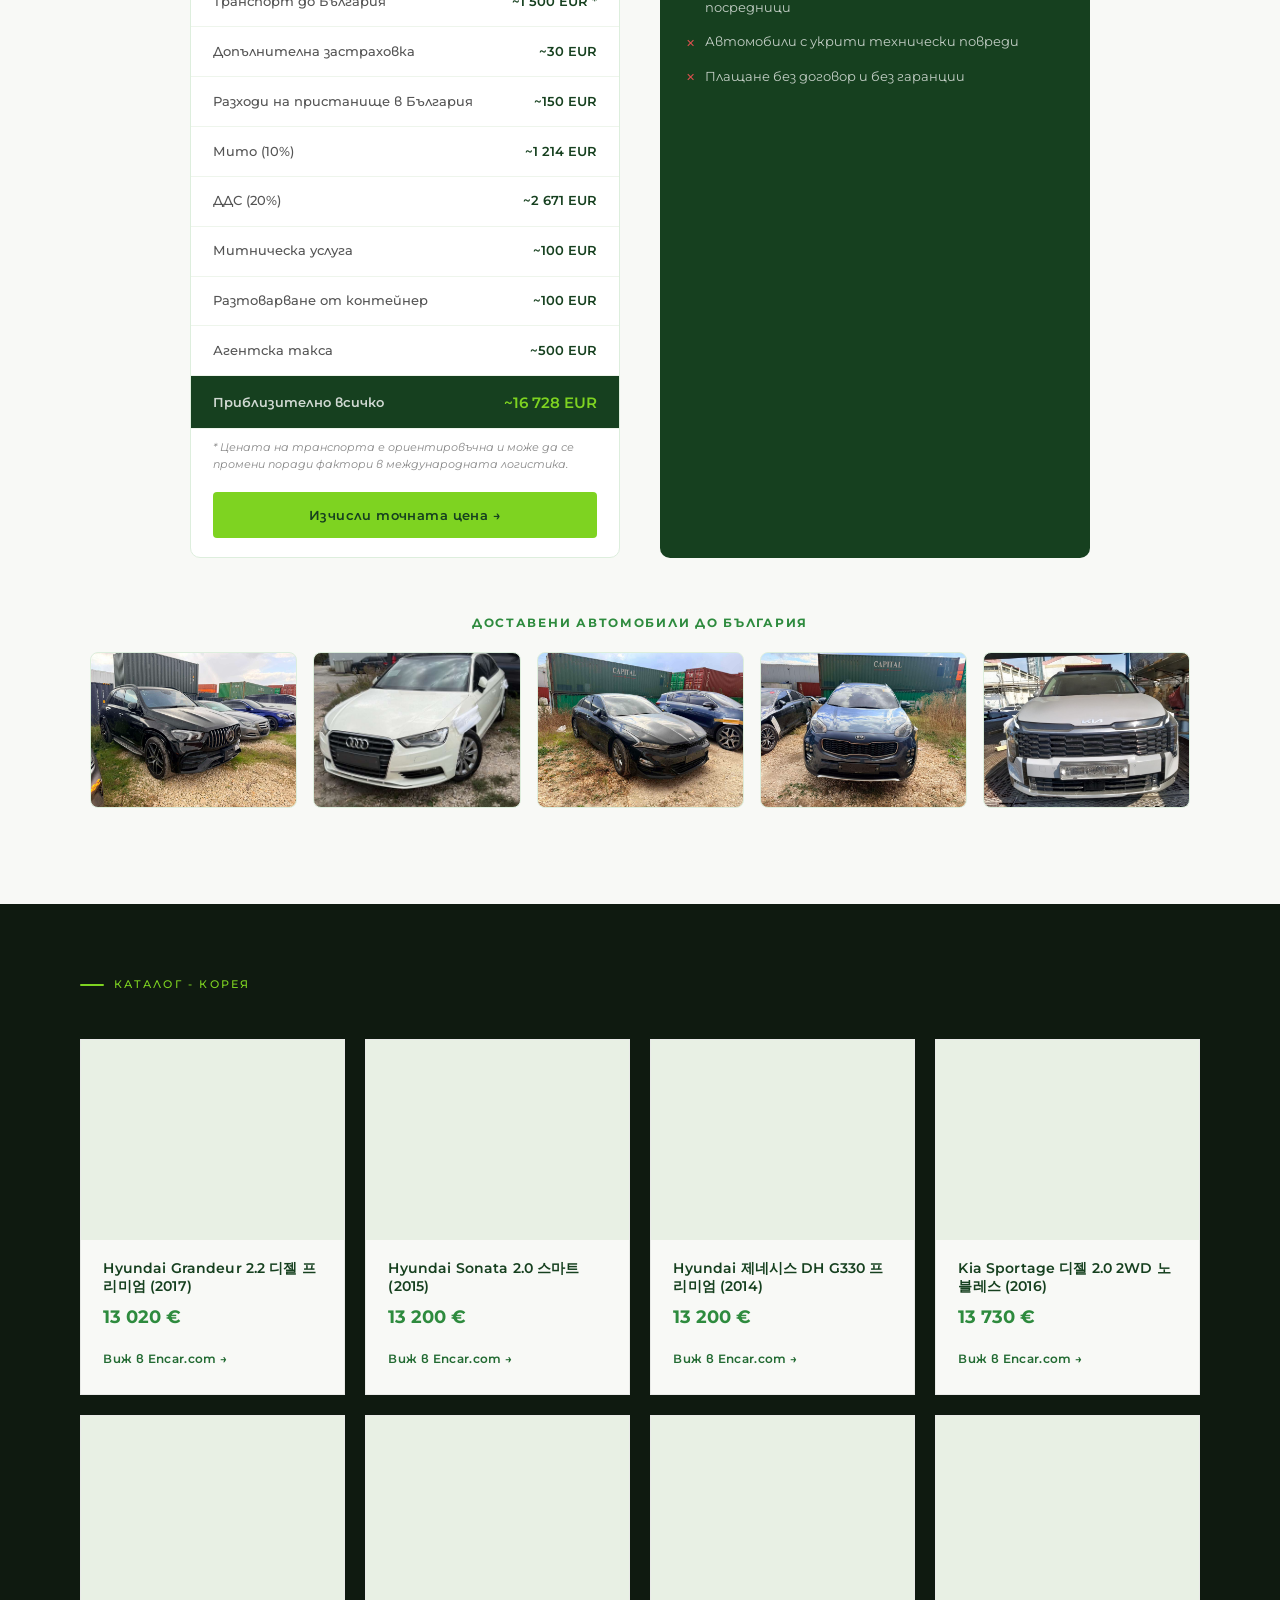
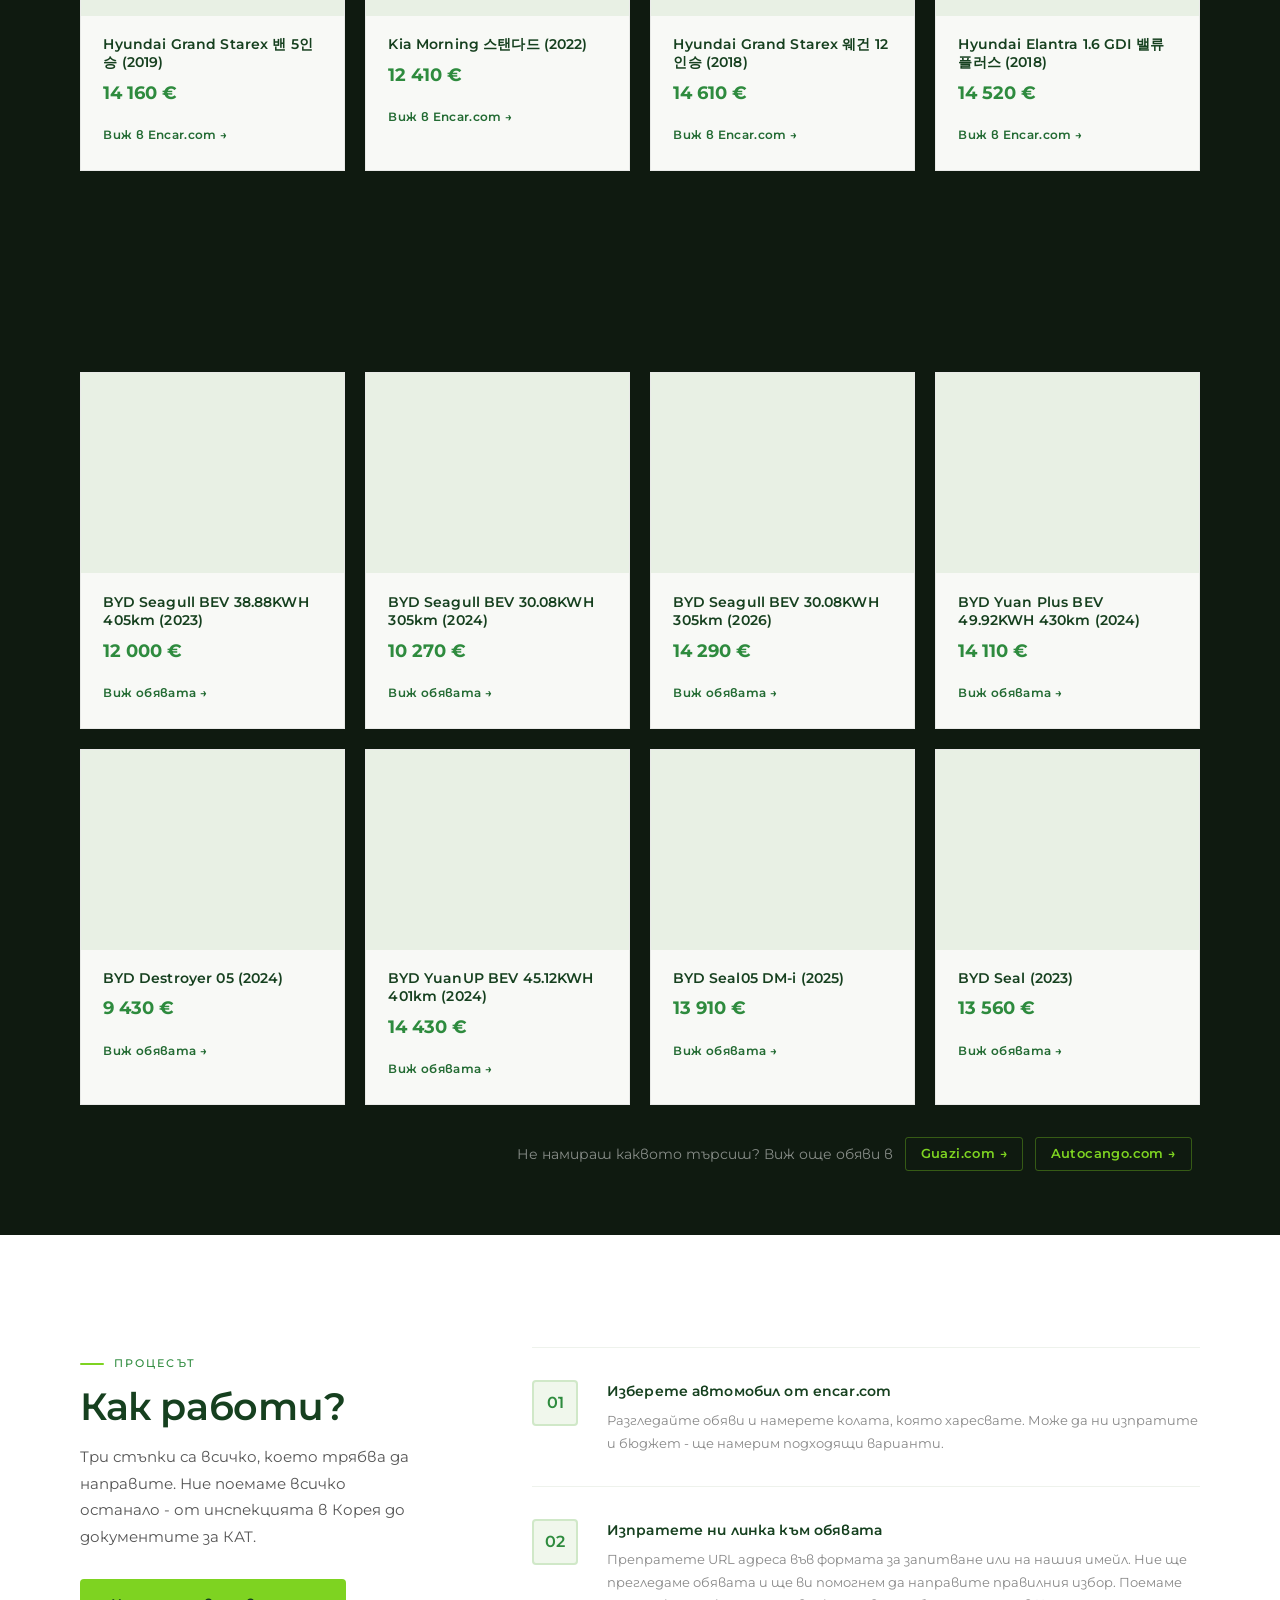
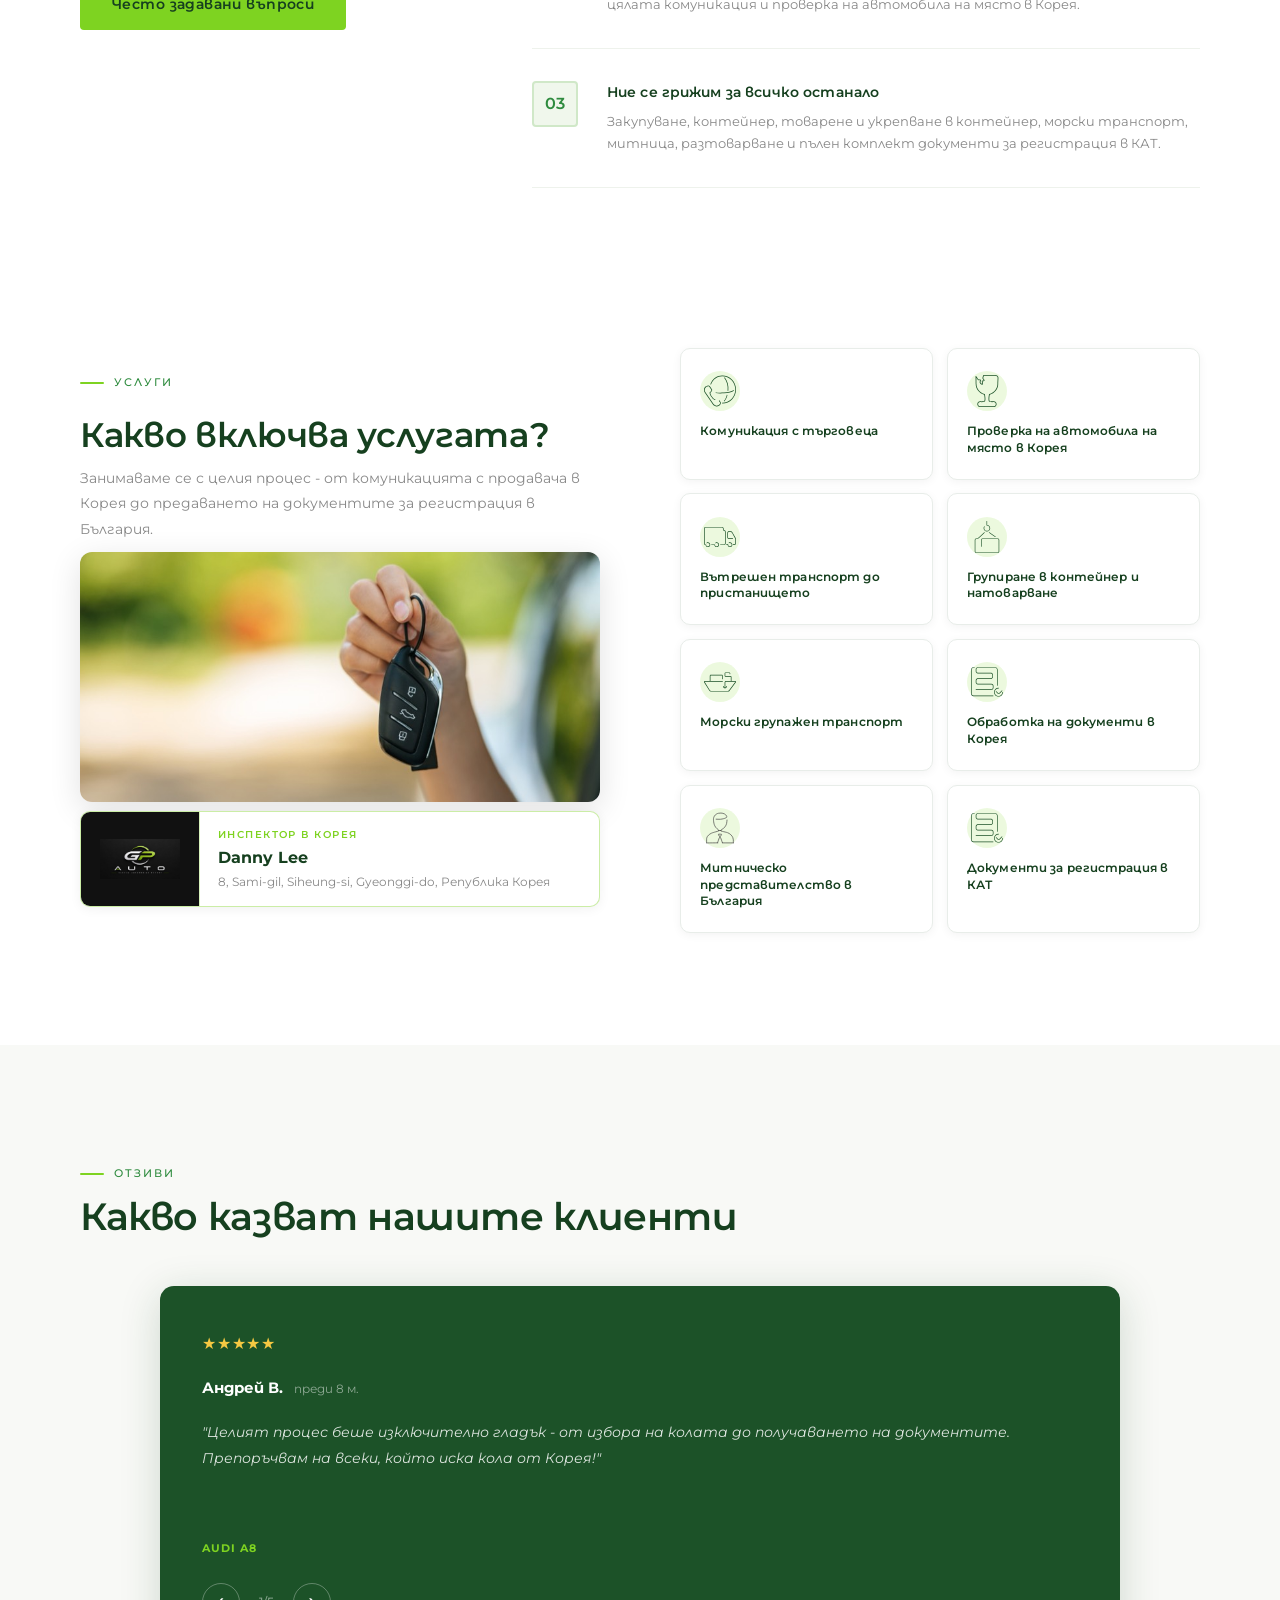
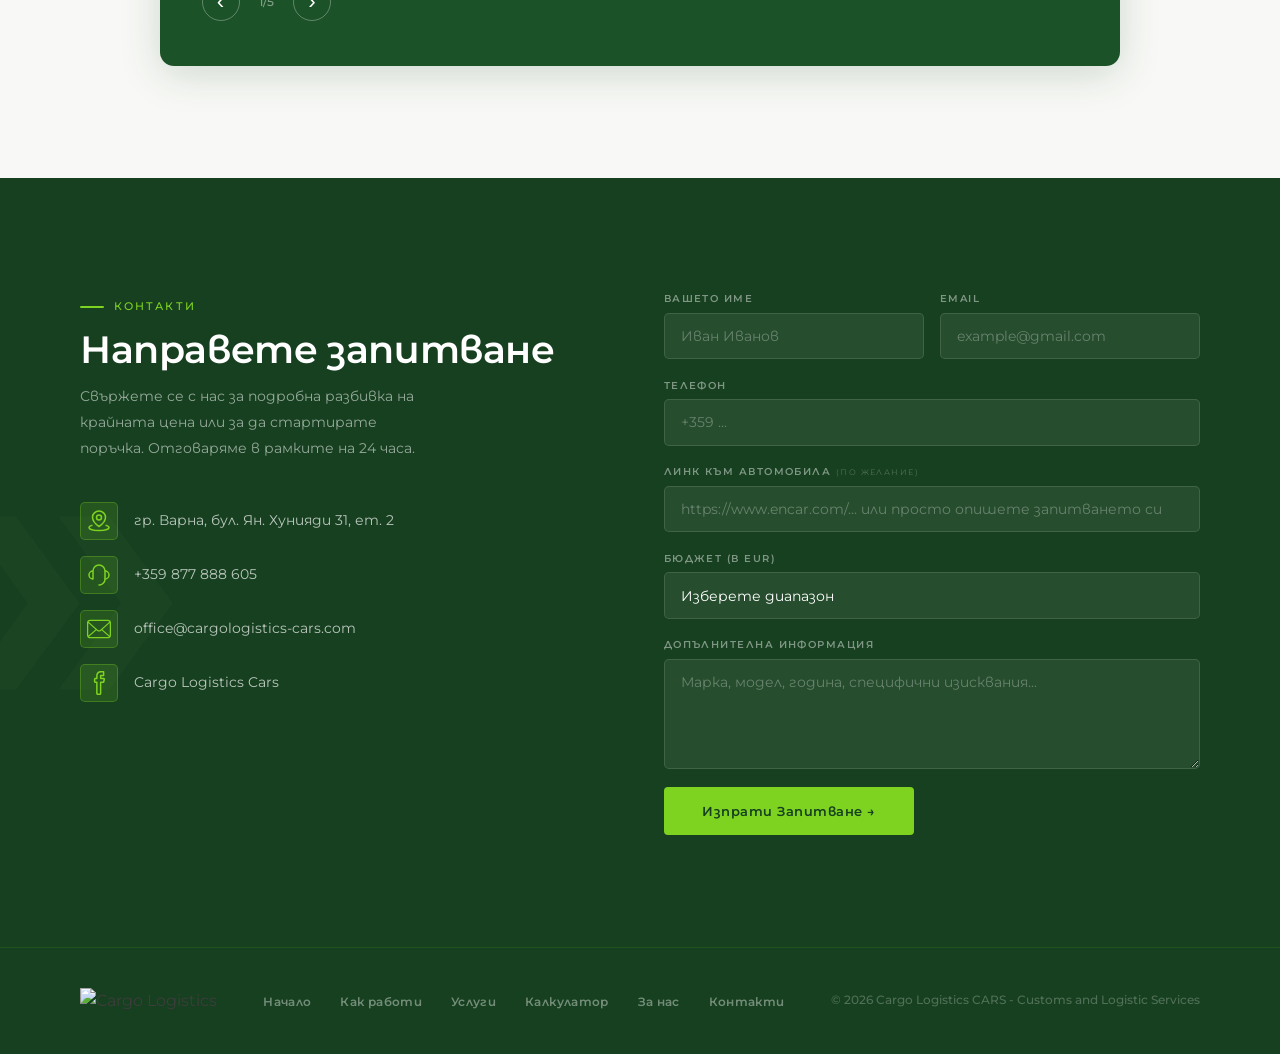
==== commit f1e6edff: "Mobile carousel: 1 photo per slide on screens ≤960px Co-Authored-By: Claude Sonnet 4.6 <noreply@anth" ====
--- a/index.html
+++ b/index.html
@@ -593,7 +593,10 @@
   const VISIBLE = 5;
   // Clone first VISIBLE photos and append for seamless loop
   photos.slice(0, VISIBLE).forEach(p => track.appendChild(p.cloneNode(true)));
-  const itemW = () => track.children[0].offsetWidth + 16; // width + gap
+  const itemW = () => {
+    const gap = parseFloat(getComputedStyle(track).gap) || 0;
+    return track.children[0].offsetWidth + gap;
+  };
   let idx = 0;
   function advance() {
     idx++;
--- a/index.css
+++ b/index.css
@@ -442,6 +442,7 @@
   /* ---- MERGED SERVICES + PARTNER SECTION ---- */
   .services-section {
     background: var(--white);
+    padding-top: 3rem;
   }
 
   .svcp-layout {
@@ -1799,6 +1800,10 @@
   }
 
   @media (max-width: 960px) {
+    .delivered-photo { flex: 0 0 100%; }
+    .delivered-track { gap: 0; }
+    .delivered-carousel-wrap { padding: 0 1rem; }
+
     .cars-grid { grid-template-columns: 1fr; max-width: 480px; margin-left: auto; margin-right: auto; }
     nav { padding: 0 1.5rem; }
     .nav-toggle { display: flex; }
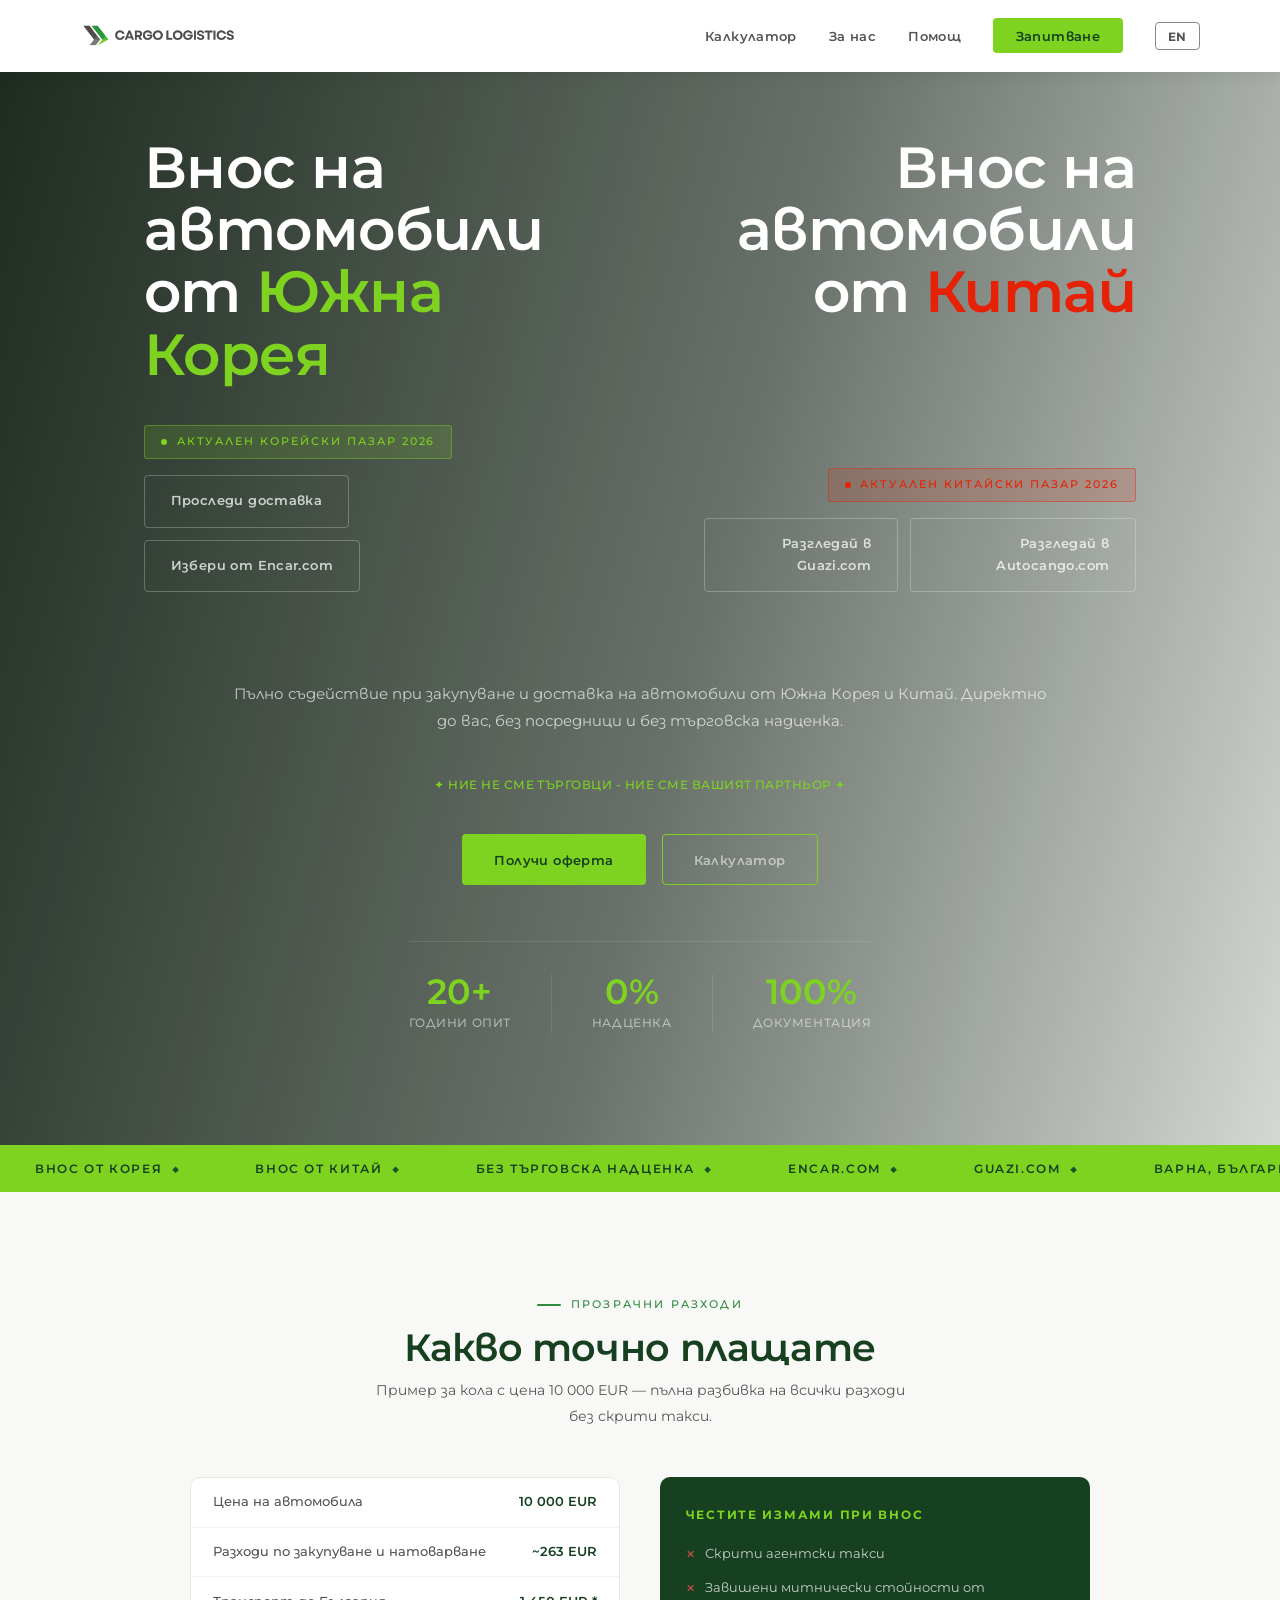
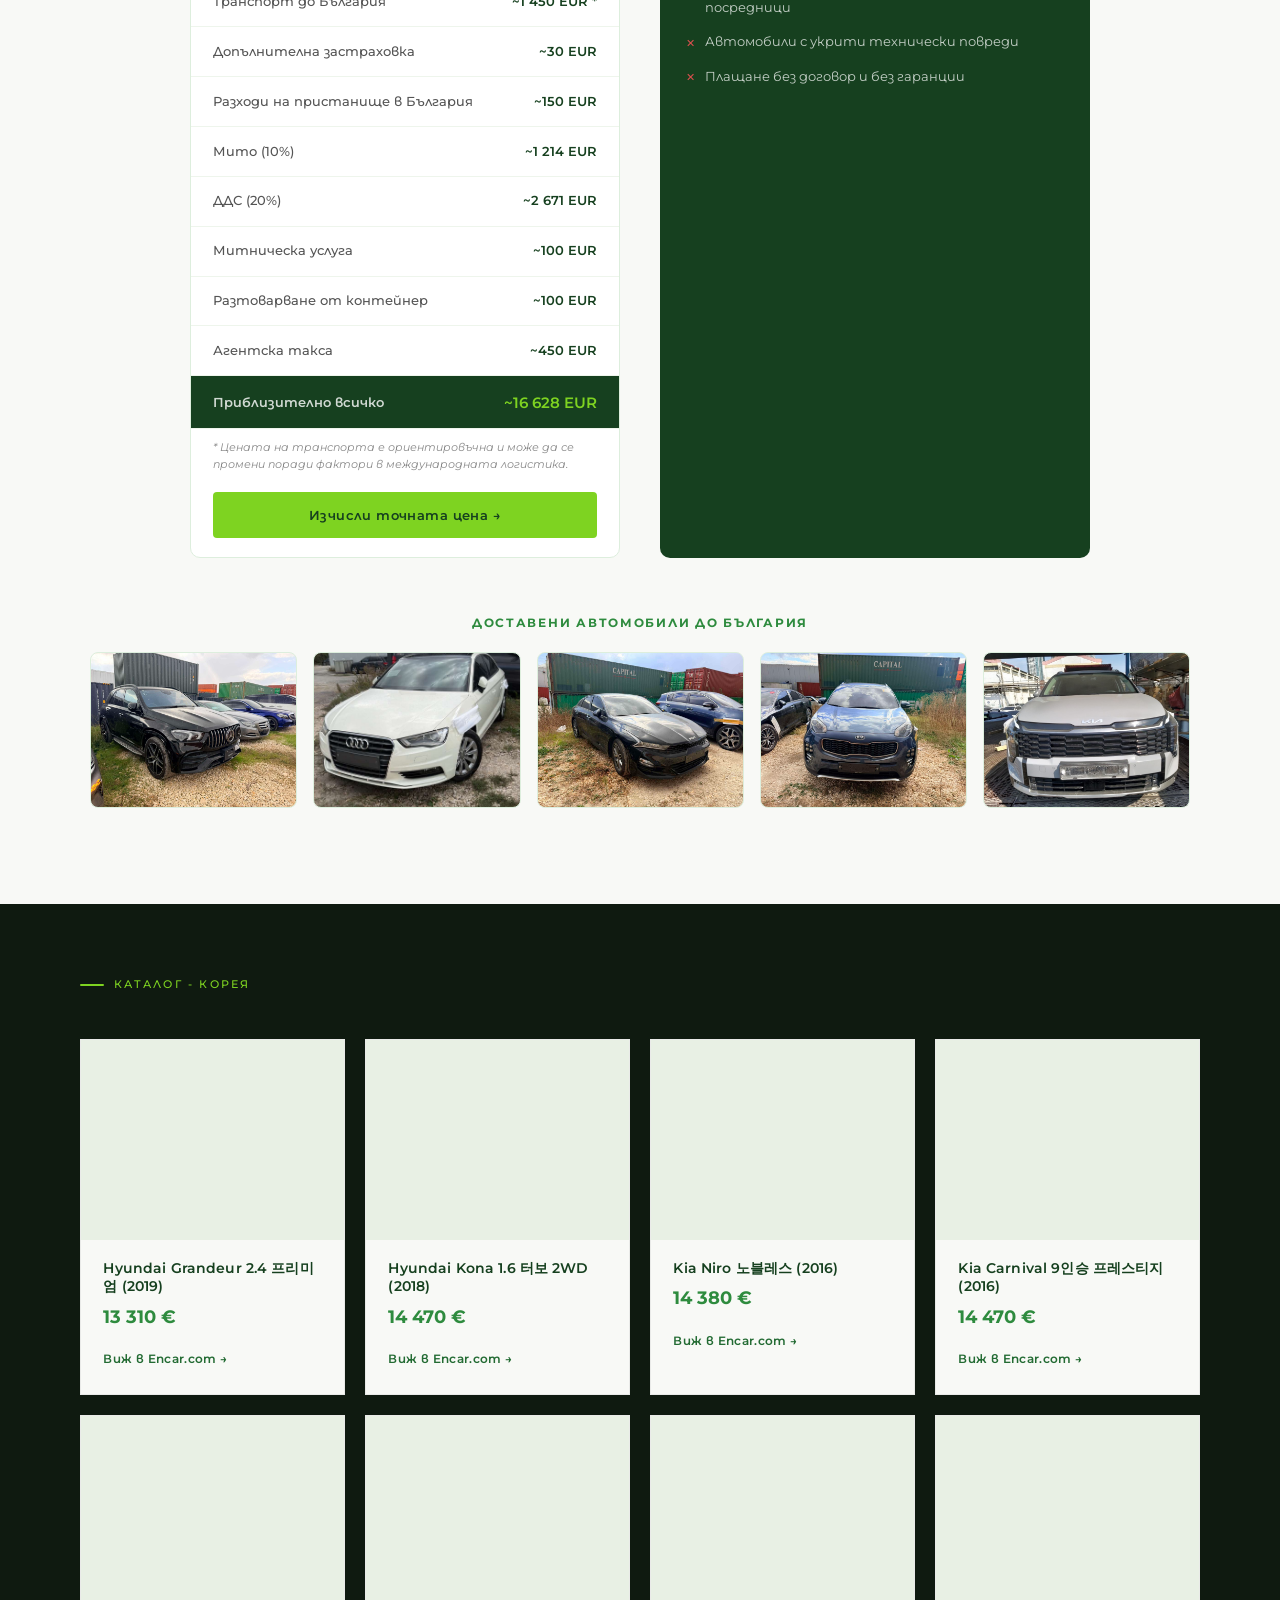
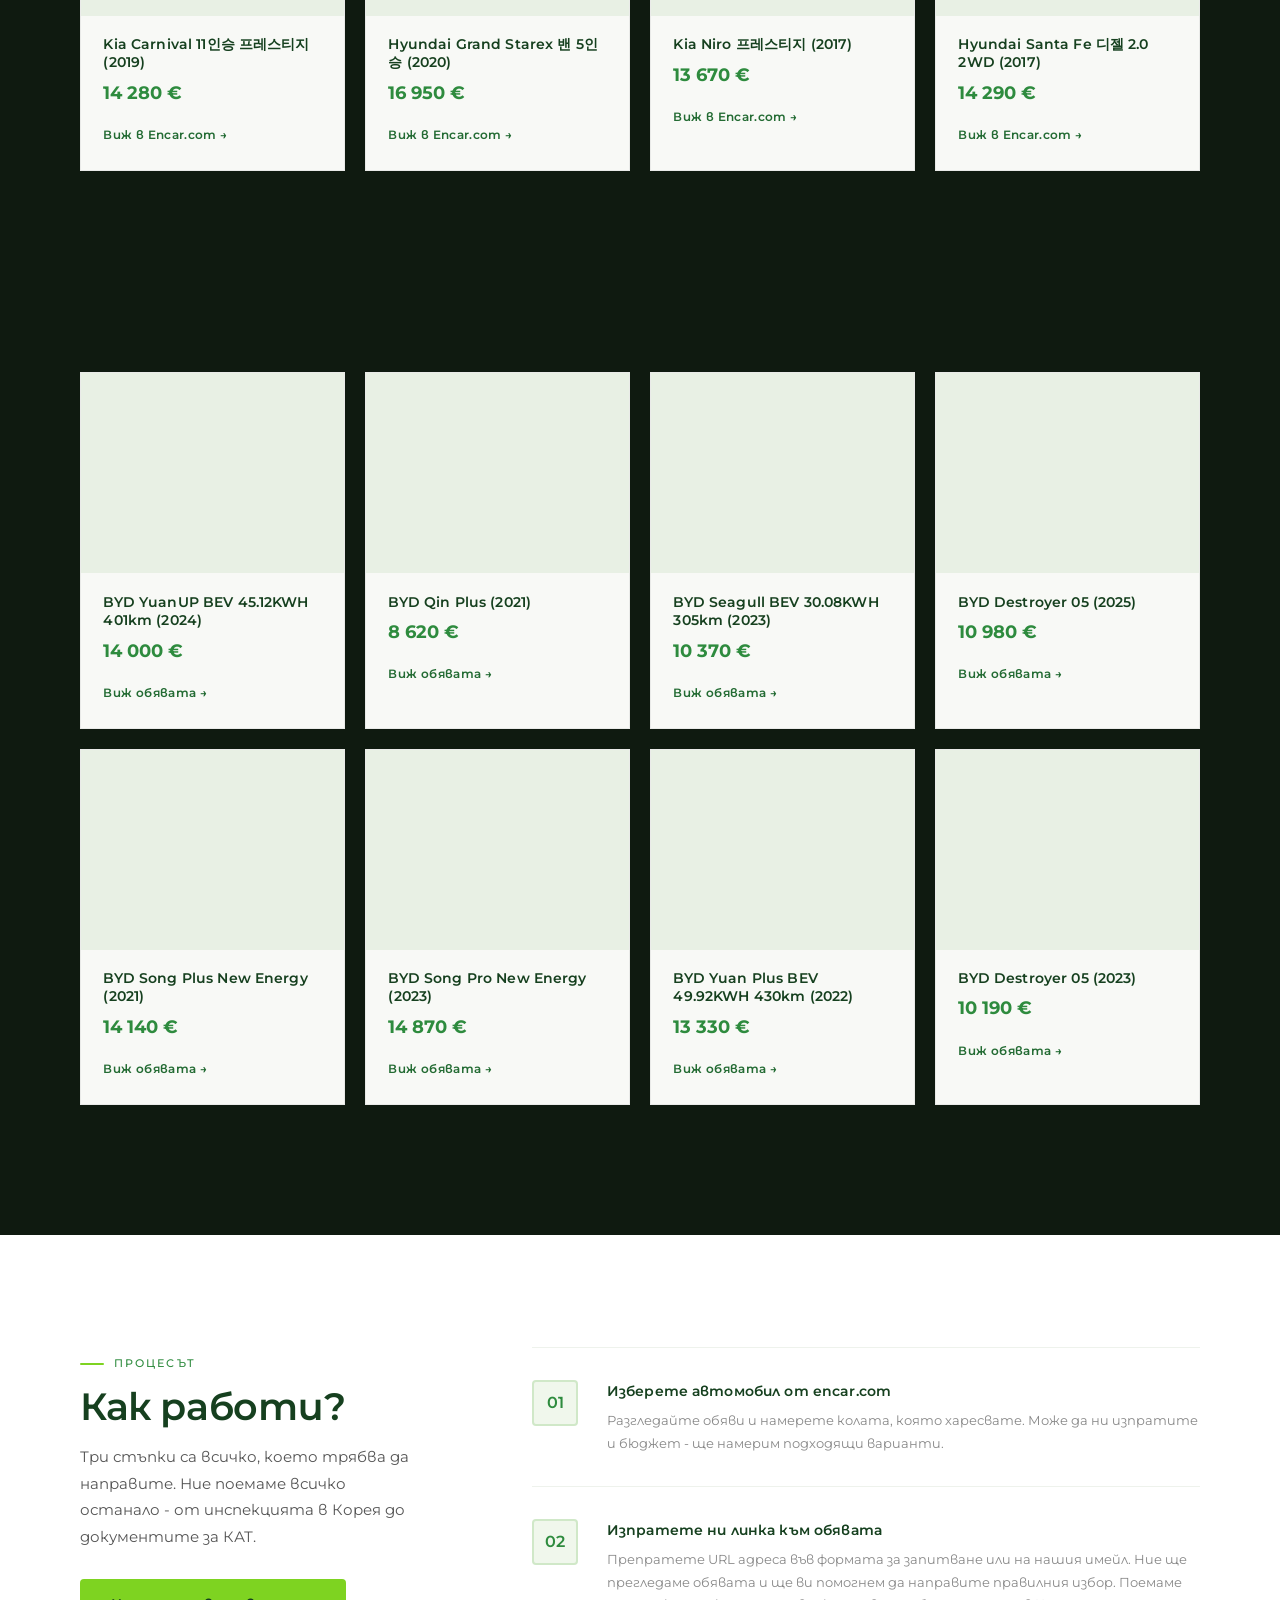
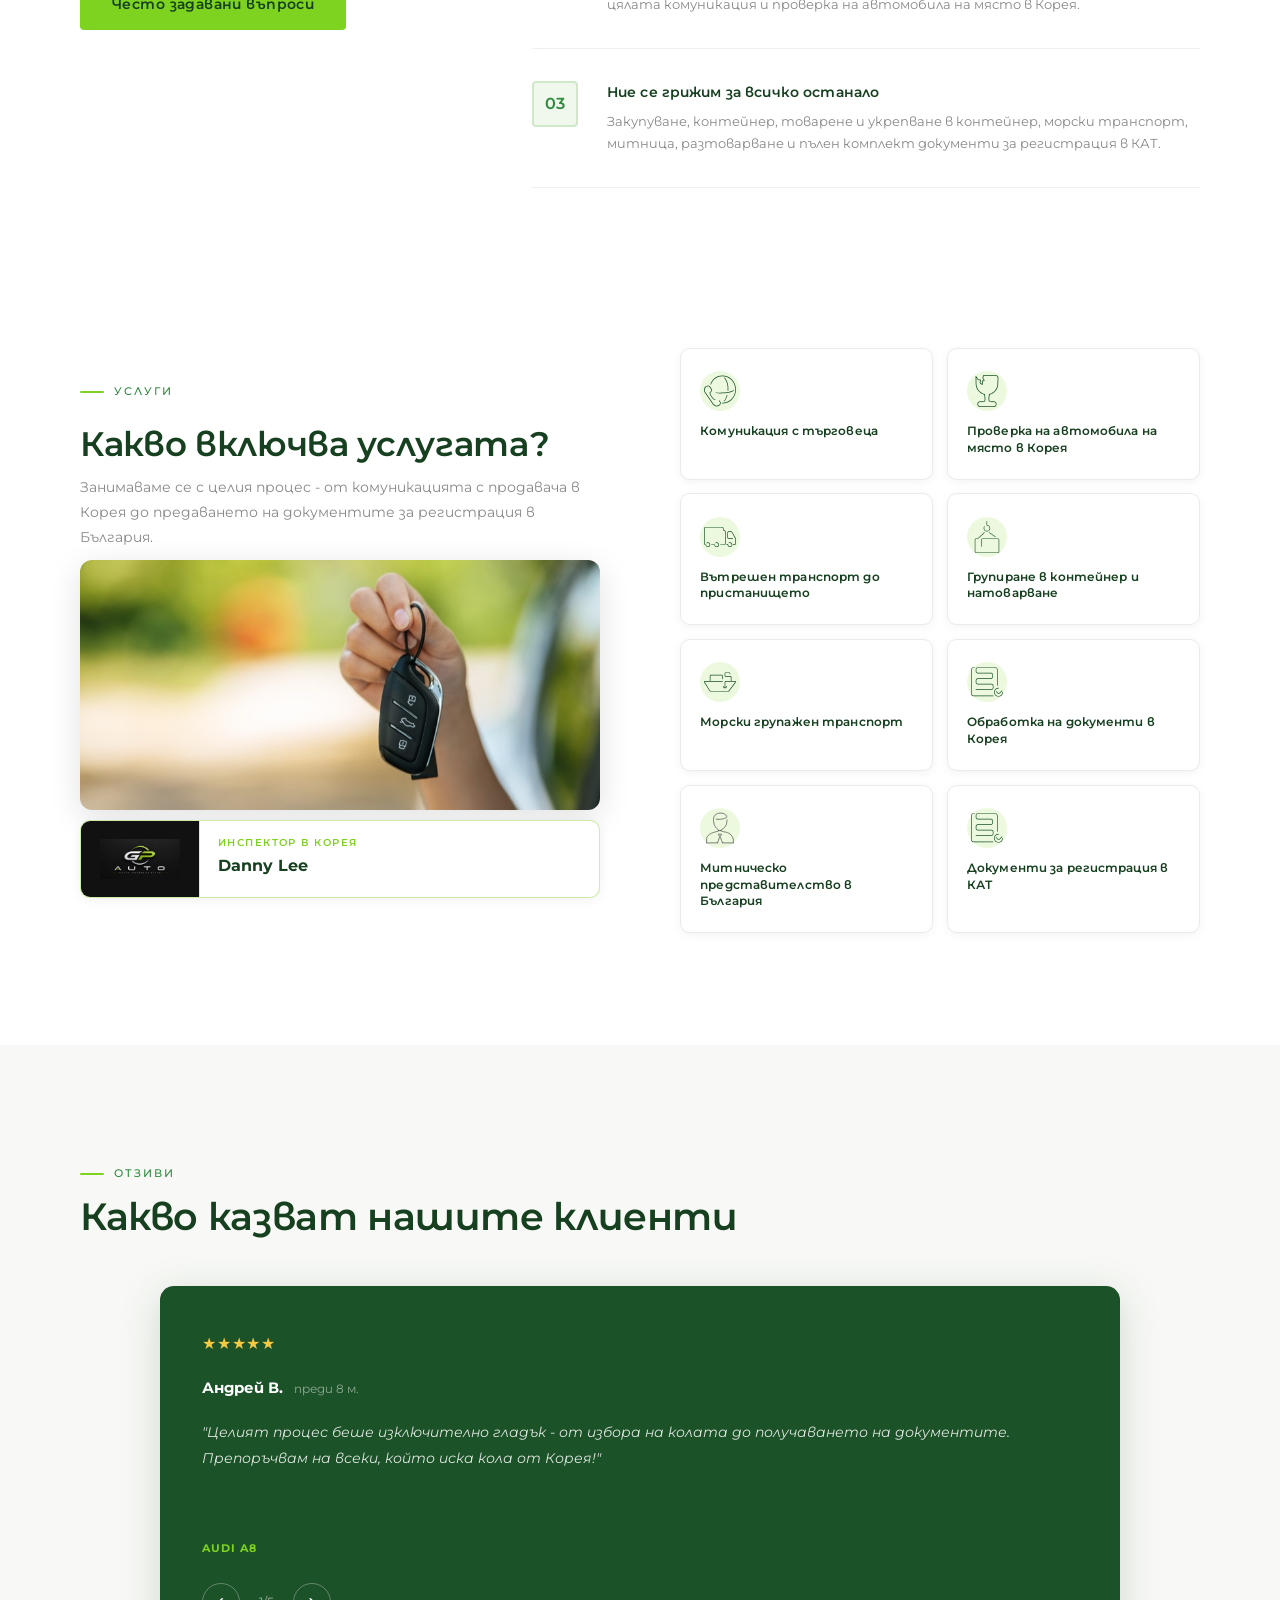
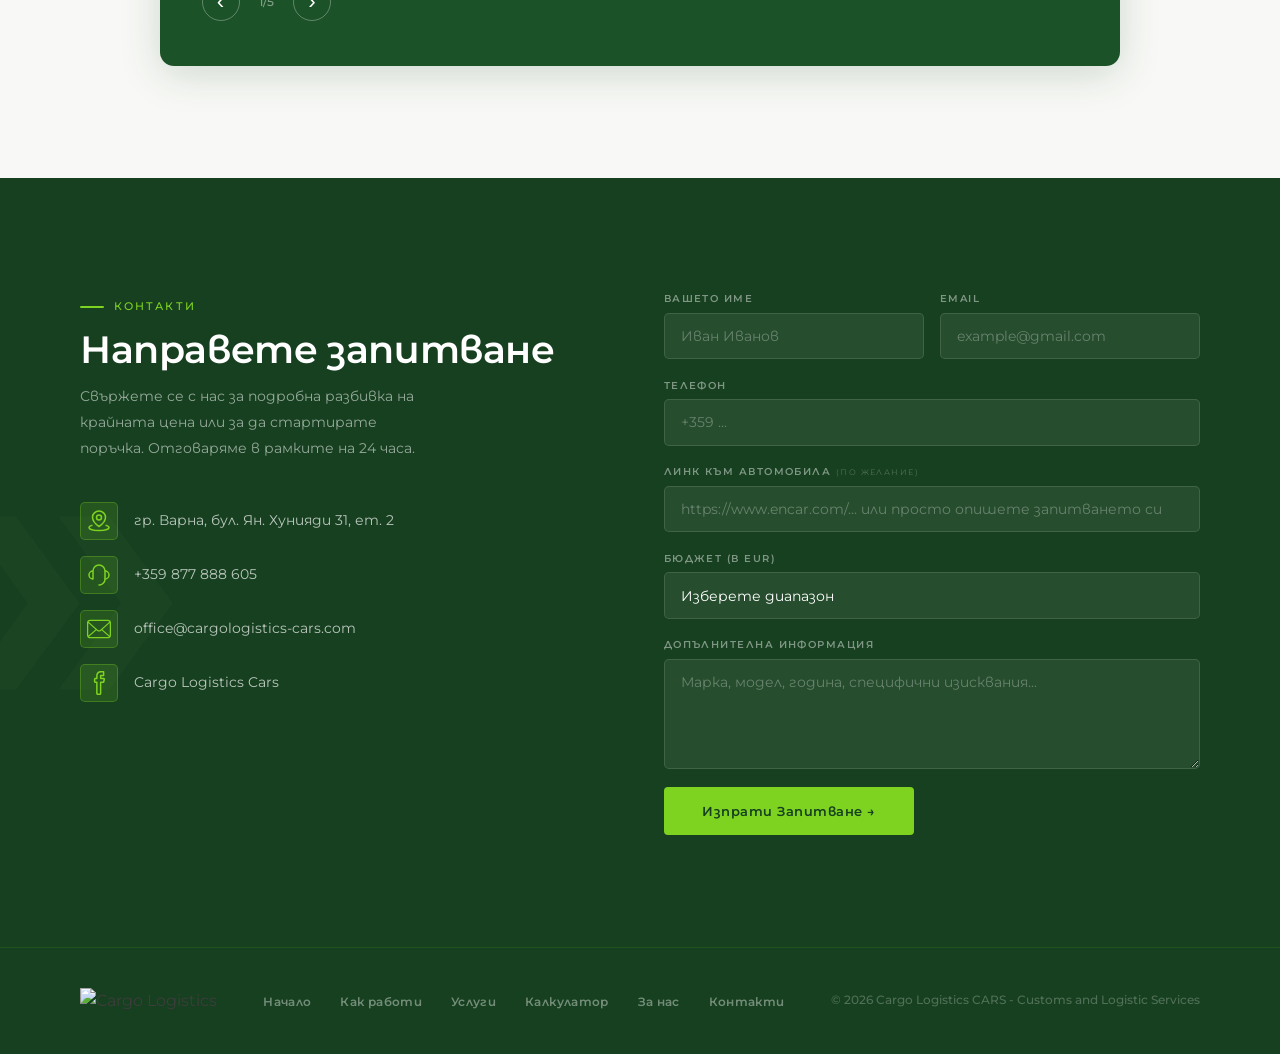
==== commit d00f3a8f: "Update transport to 1450 EUR, agency fee to 450 EUR, remove Danny Lee address Co-Authored-By: Claude" ====
--- a/index.html
+++ b/index.html
@@ -230,15 +230,15 @@
         <div class="costs-breakdown">
           <div class="cost-row"><span class="cost-name" data-i18n="costs.row.car">Цена на автомобила</span><span class="cost-val">10 000 EUR</span></div>
           <div class="cost-row"><span class="cost-name" data-i18n="costs.row.loading">Разходи по закупуване и натоварване</span><span class="cost-val">~263 EUR</span></div>
-          <div class="cost-row"><span class="cost-name" data-i18n="costs.row.freight">Транспорт до България</span><span class="cost-val">~1 500 EUR *</span></div>
+          <div class="cost-row"><span class="cost-name" data-i18n="costs.row.freight">Транспорт до България</span><span class="cost-val">~1 450 EUR *</span></div>
           <div class="cost-row"><span class="cost-name" data-i18n="costs.row.insurance">Допълнителна застраховка</span><span class="cost-val">~30 EUR</span></div>
           <div class="cost-row"><span class="cost-name" data-i18n="costs.row.port">Разходи на пристанище в България</span><span class="cost-val">~150 EUR</span></div>
           <div class="cost-row"><span class="cost-name" data-i18n="costs.row.duty">Мито (10%)</span><span class="cost-val">~1 214 EUR</span></div>
           <div class="cost-row"><span class="cost-name" data-i18n="costs.row.vat">ДДС (20%)</span><span class="cost-val">~2 671 EUR</span></div>
           <div class="cost-row"><span class="cost-name" data-i18n="costs.row.customs">Митническа услуга</span><span class="cost-val">~100 EUR</span></div>
           <div class="cost-row"><span class="cost-name" data-i18n="costs.row.unload">Разтоварване от контейнер</span><span class="cost-val">~100 EUR</span></div>
-          <div class="cost-row"><span class="cost-name" data-i18n="costs.row.agency">Агентска такса</span><span class="cost-val">~500 EUR</span></div>
-          <div class="cost-row cost-row--total"><span class="cost-name" data-i18n="costs.row.total">Приблизително всичко</span><span class="cost-val">~16 728 EUR</span></div>
+          <div class="cost-row"><span class="cost-name" data-i18n="costs.row.agency">Агентска такса</span><span class="cost-val">~450 EUR</span></div>
+          <div class="cost-row cost-row--total"><span class="cost-name" data-i18n="costs.row.total">Приблизително всичко</span><span class="cost-val">~16 628 EUR</span></div>
           <p class="costs-freight-note" data-i18n="costs.freight.note">* Цената на транспорта е ориентировъчна и може да се промени поради фактори в международната логистика.</p>
           <a href="/calculator" target="_blank" rel="noopener" class="btn-lime costs-calc-btn" data-i18n="costs.calc.btn">Изчисли точната цена →</a>
         </div>
@@ -369,7 +369,6 @@
             <div class="svcp-danny-info">
               <div class="svcp-danny-role" data-i18n="partner.role">Инспектор в Корея</div>
               <div class="svcp-danny-name">Danny Lee</div>
-              <div class="svcp-danny-contact" data-i18n="partner.address">Siheung-si, Gyeonggi-do, Корея</div>
             </div>
           </div>
         </div>
--- a/index.css
+++ b/index.css
@@ -484,6 +484,7 @@
     display: block;
   }
   .svcp-danny {
+    margin-top: auto;
     display: flex;
     align-items: center;
     gap: 0;
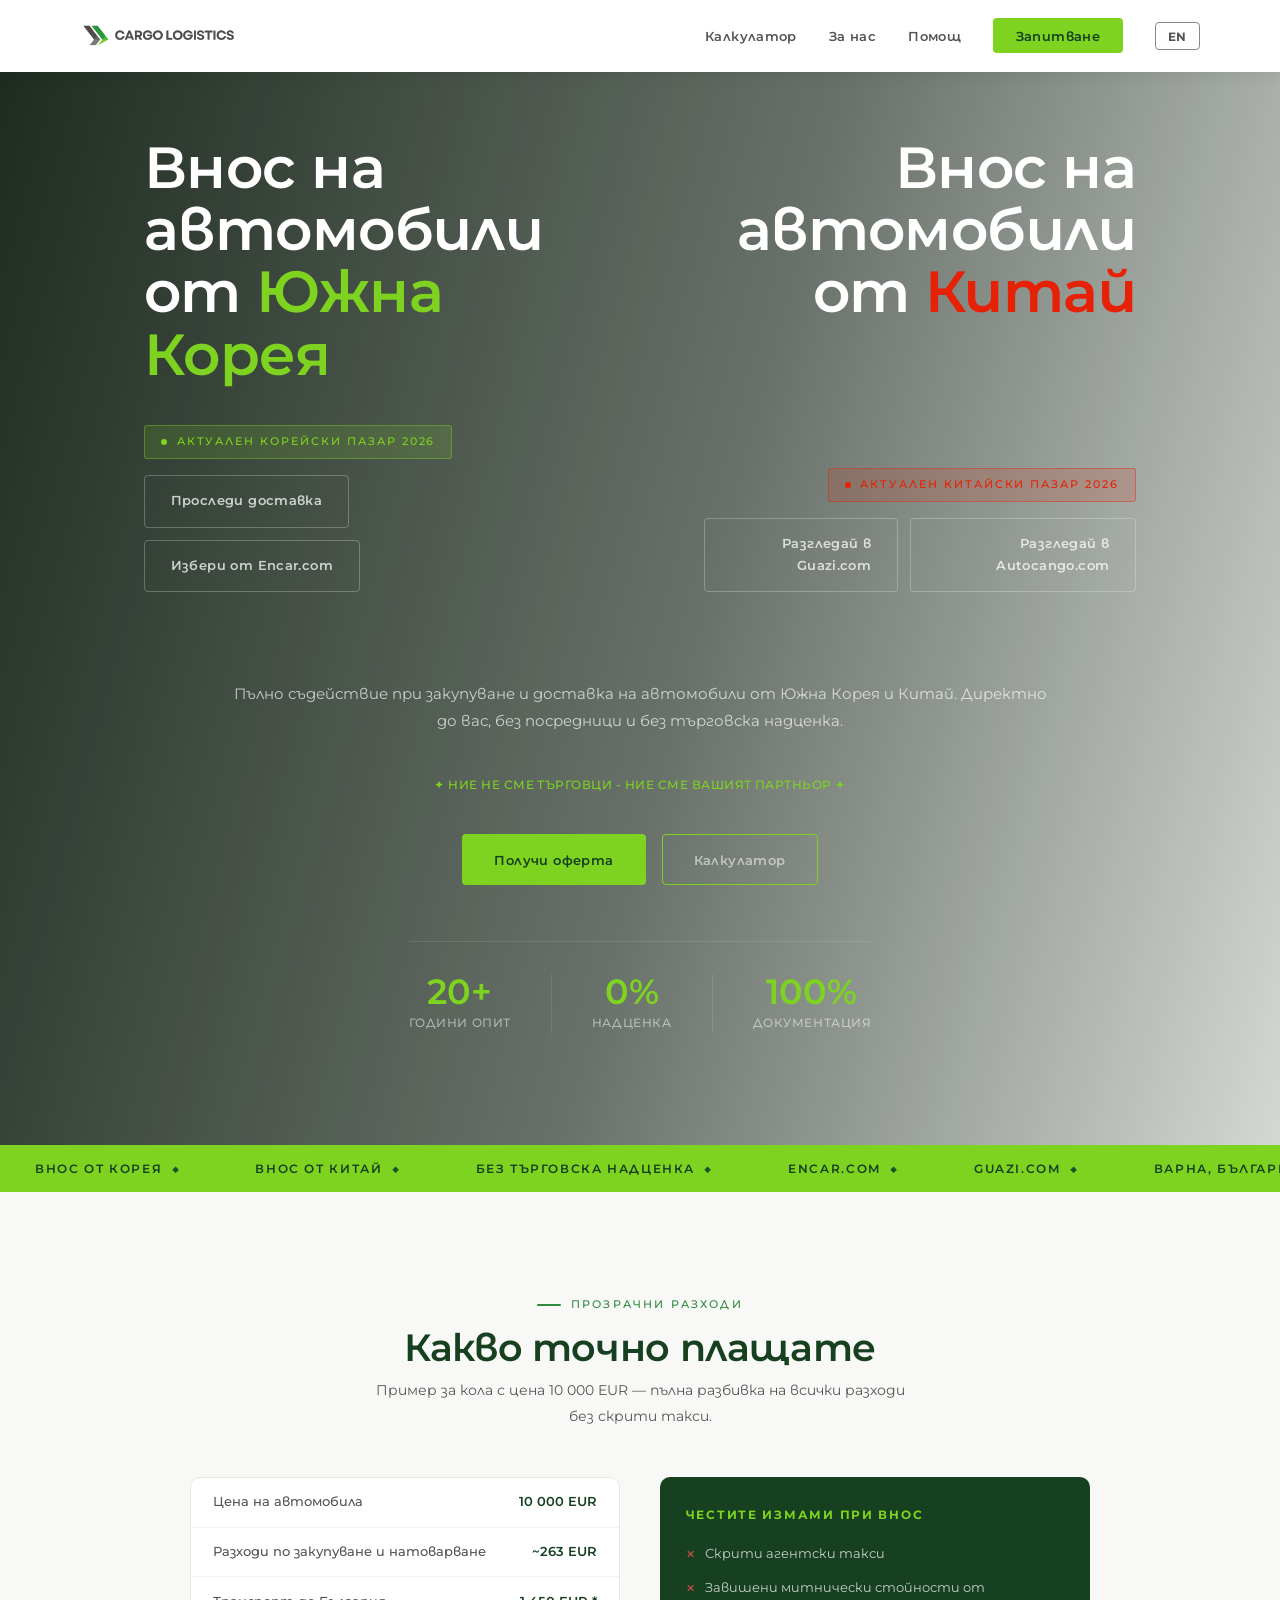
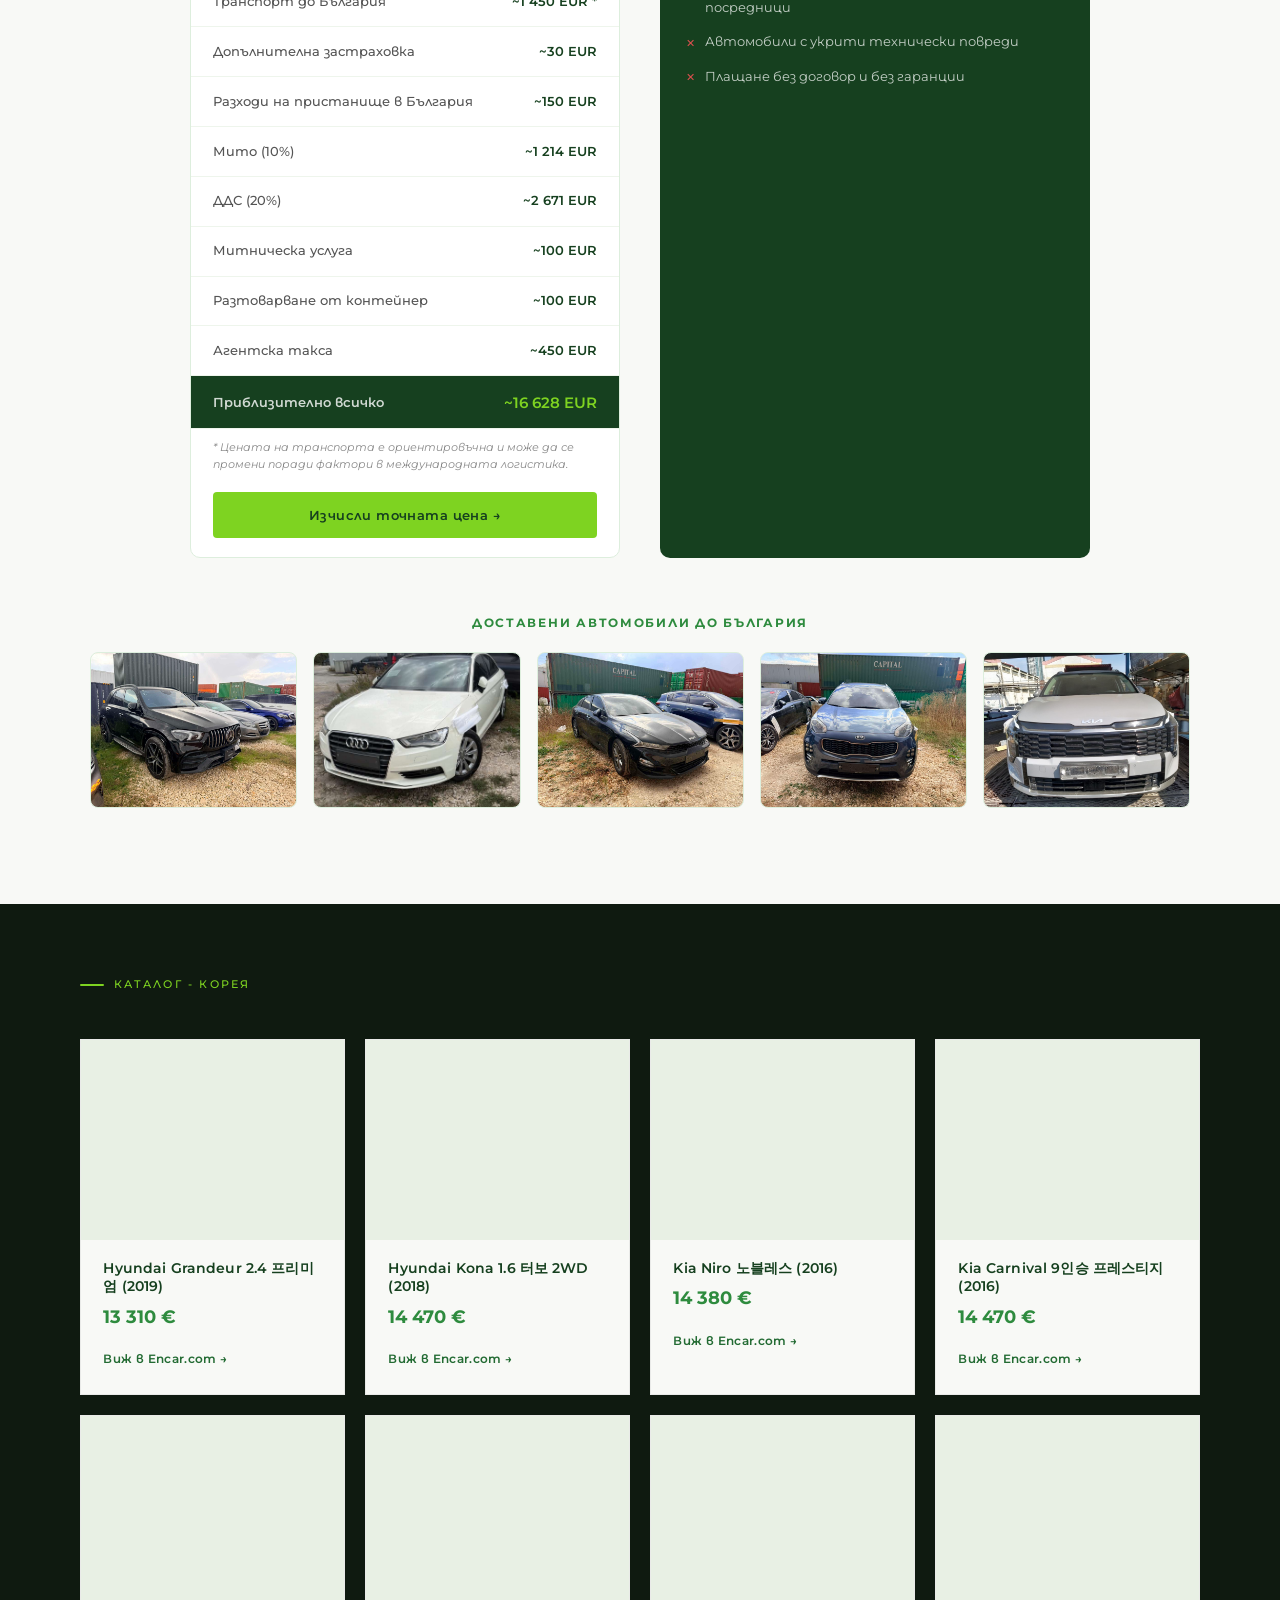
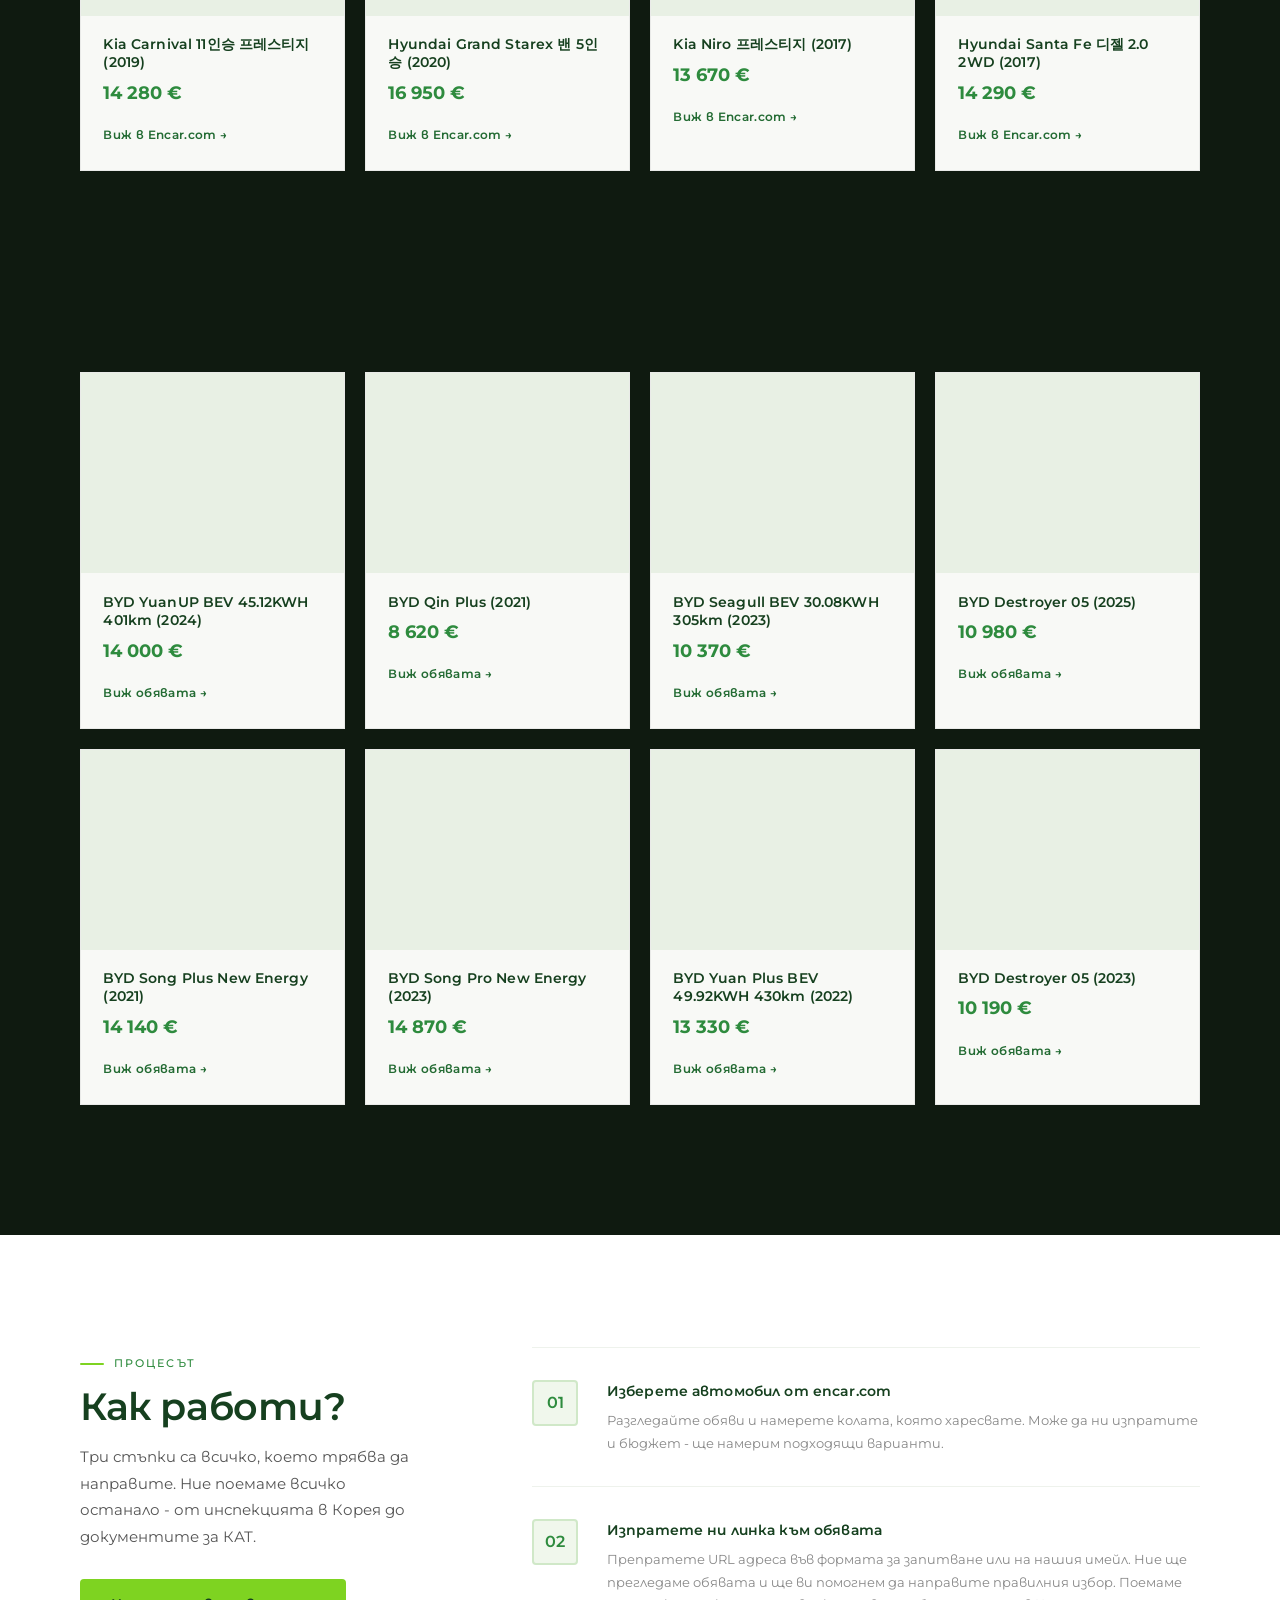
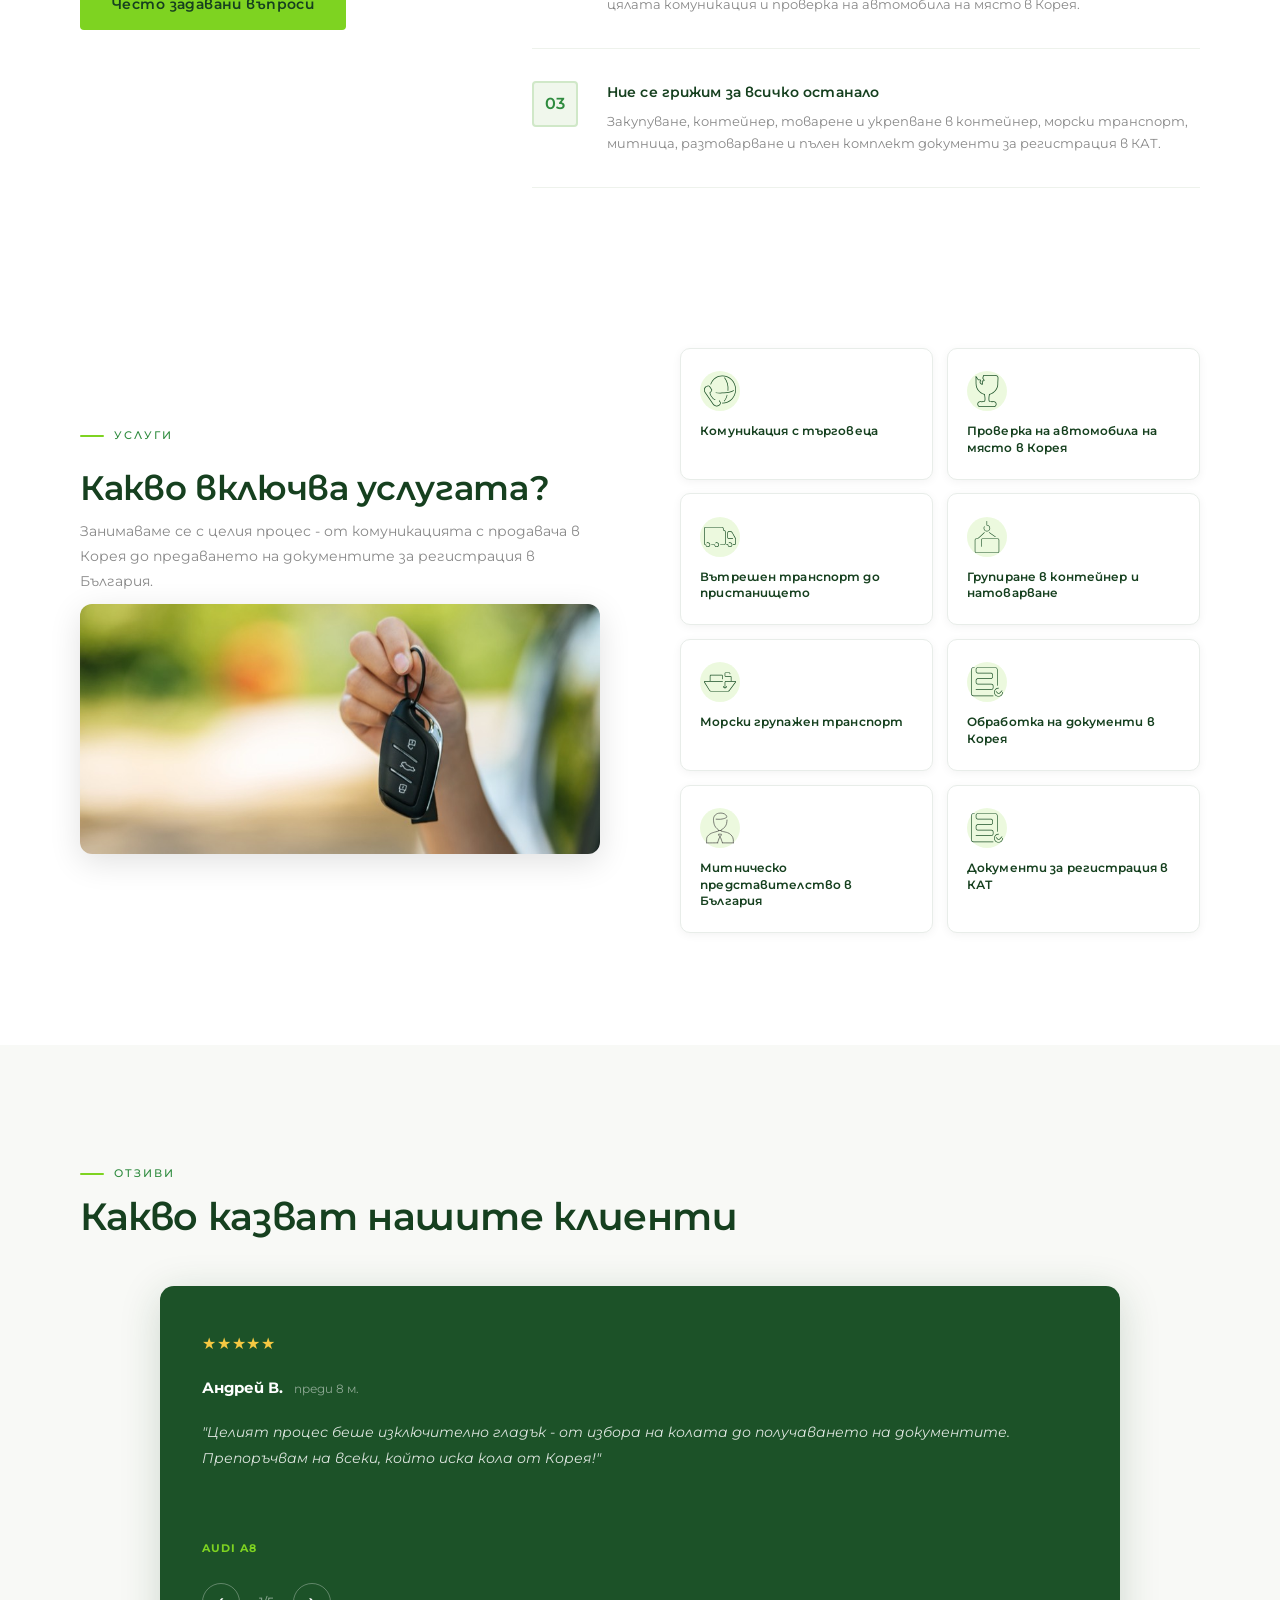
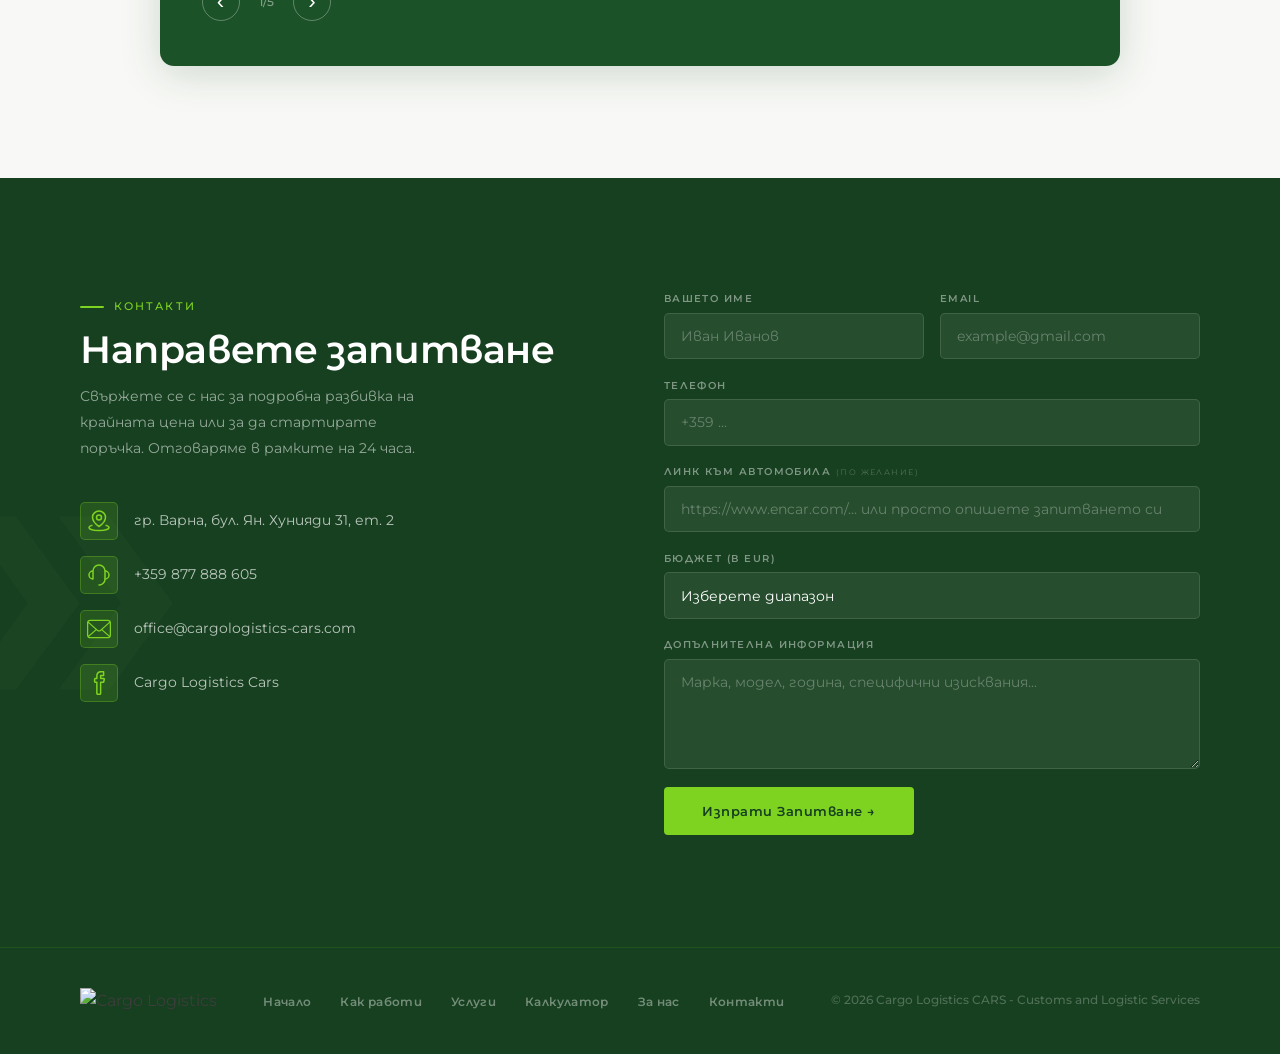
==== commit ee662e1f: "Remove Danny Lee card entirely from services section Co-Authored-By: Claude Sonnet 4.6 <noreply@anth" ====
--- a/index.html
+++ b/index.html
@@ -362,15 +362,6 @@
           <div class="svcp-photo-wrap">
             <img src="car-keys.jpg" alt="Ключове от автомобил" class="svcp-photo">
           </div>
-          <div class="svcp-danny">
-            <div class="svcp-danny-logo">
-              <img src="gp-auto-logo.jpg" alt="GP Auto">
-            </div>
-            <div class="svcp-danny-info">
-              <div class="svcp-danny-role" data-i18n="partner.role">Инспектор в Корея</div>
-              <div class="svcp-danny-name">Danny Lee</div>
-            </div>
-          </div>
         </div>
       </div>
     </section>
